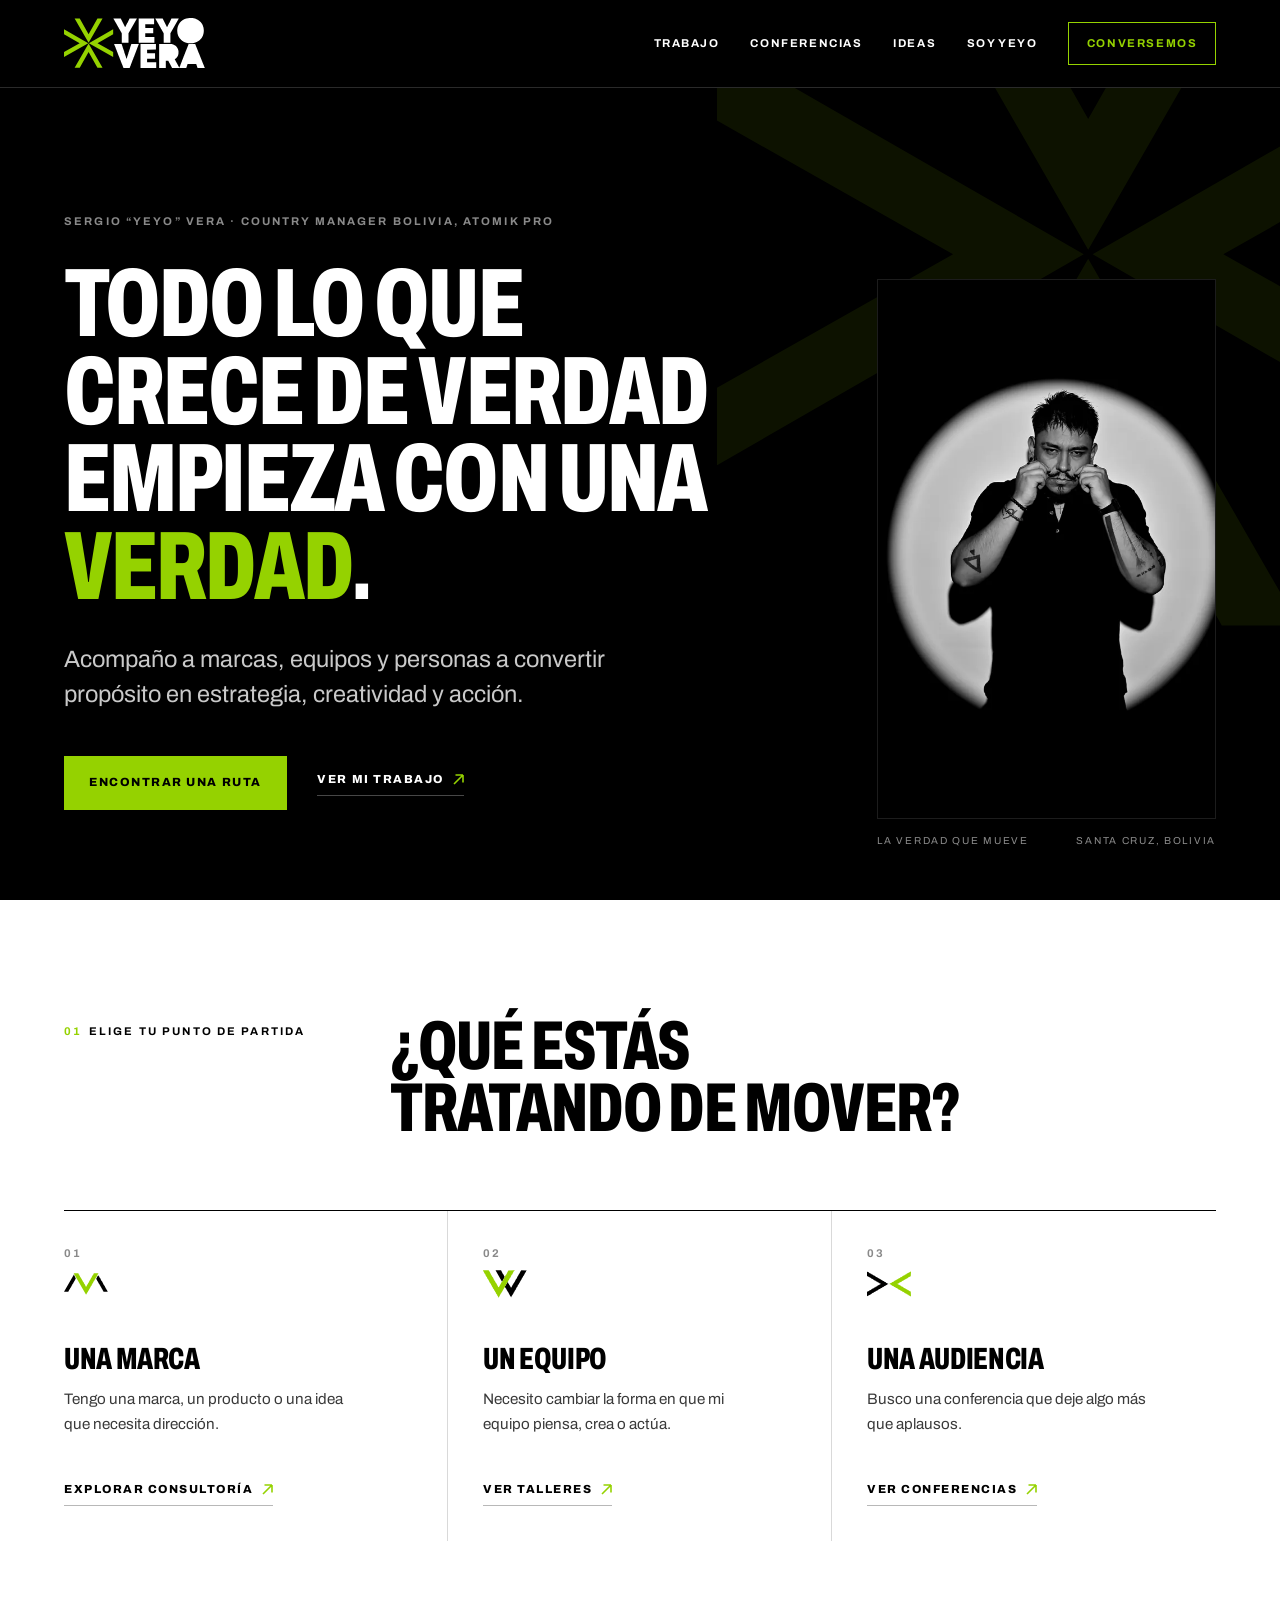
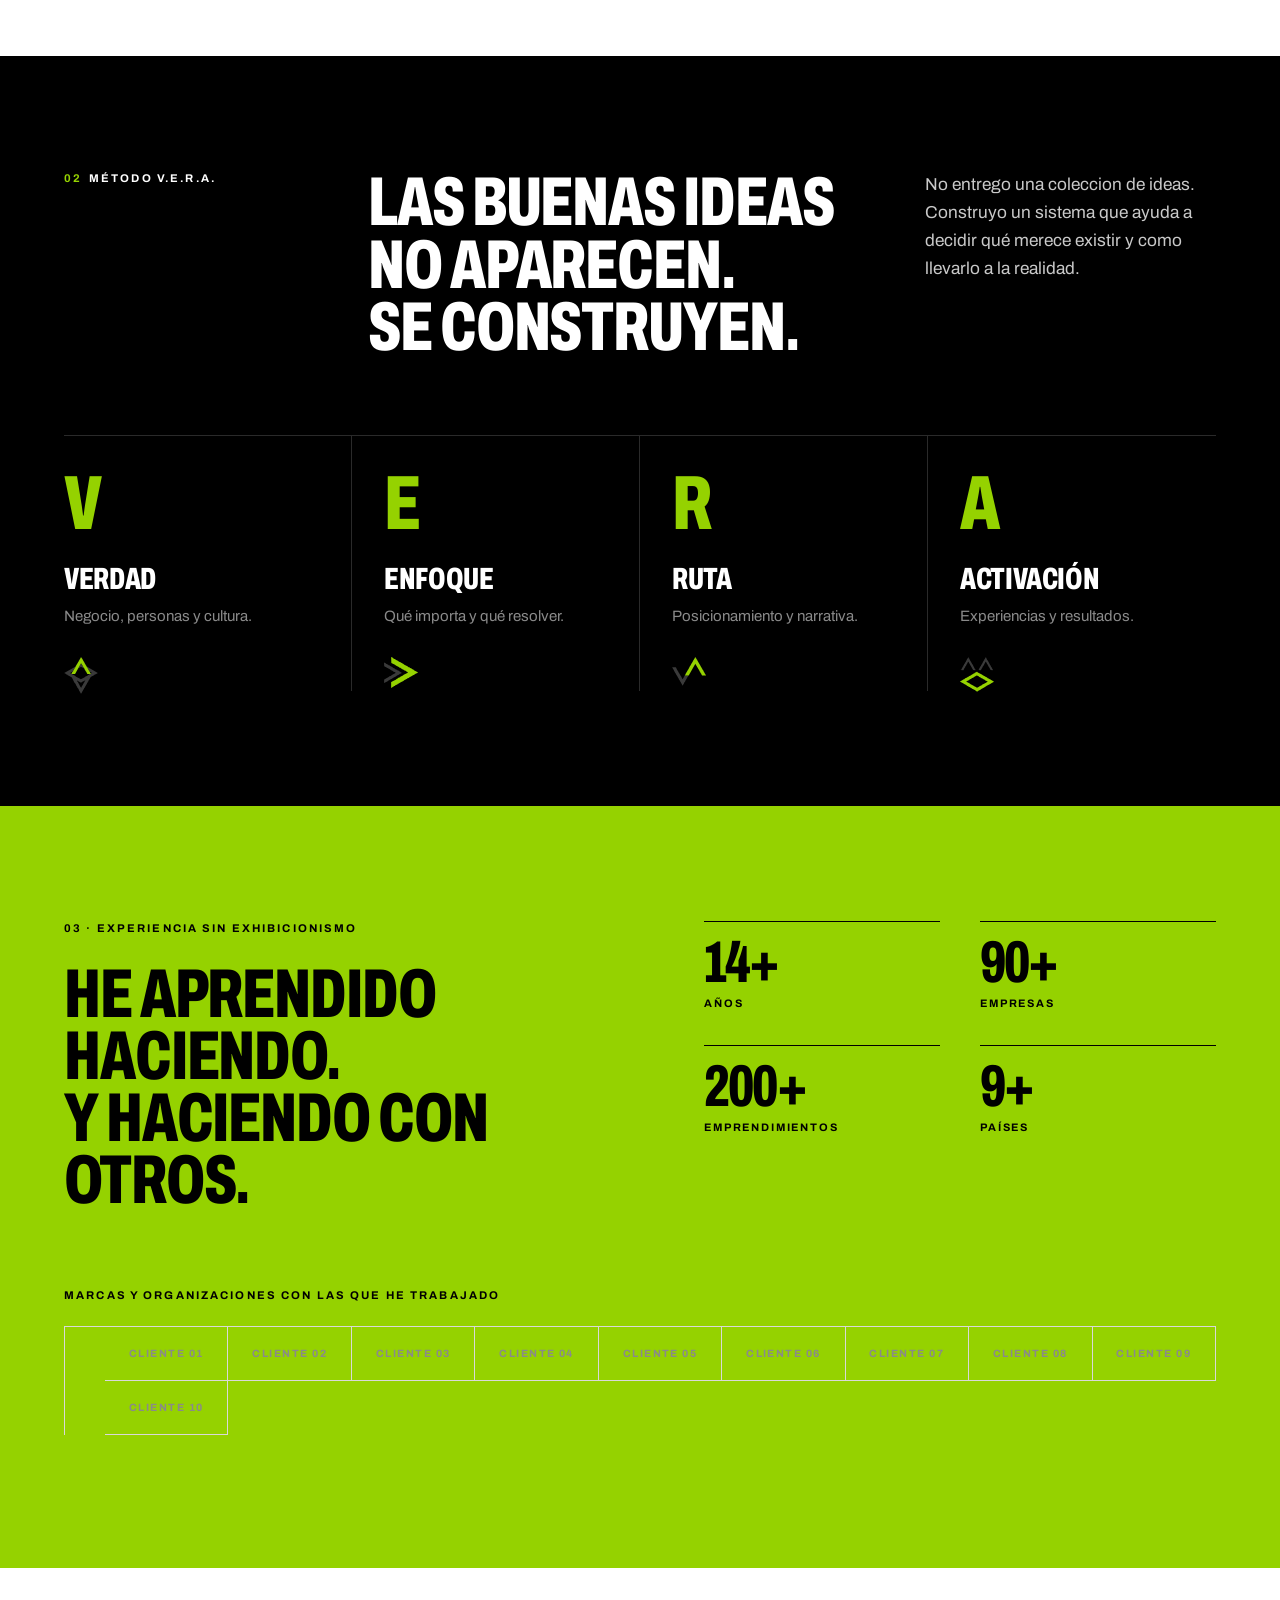
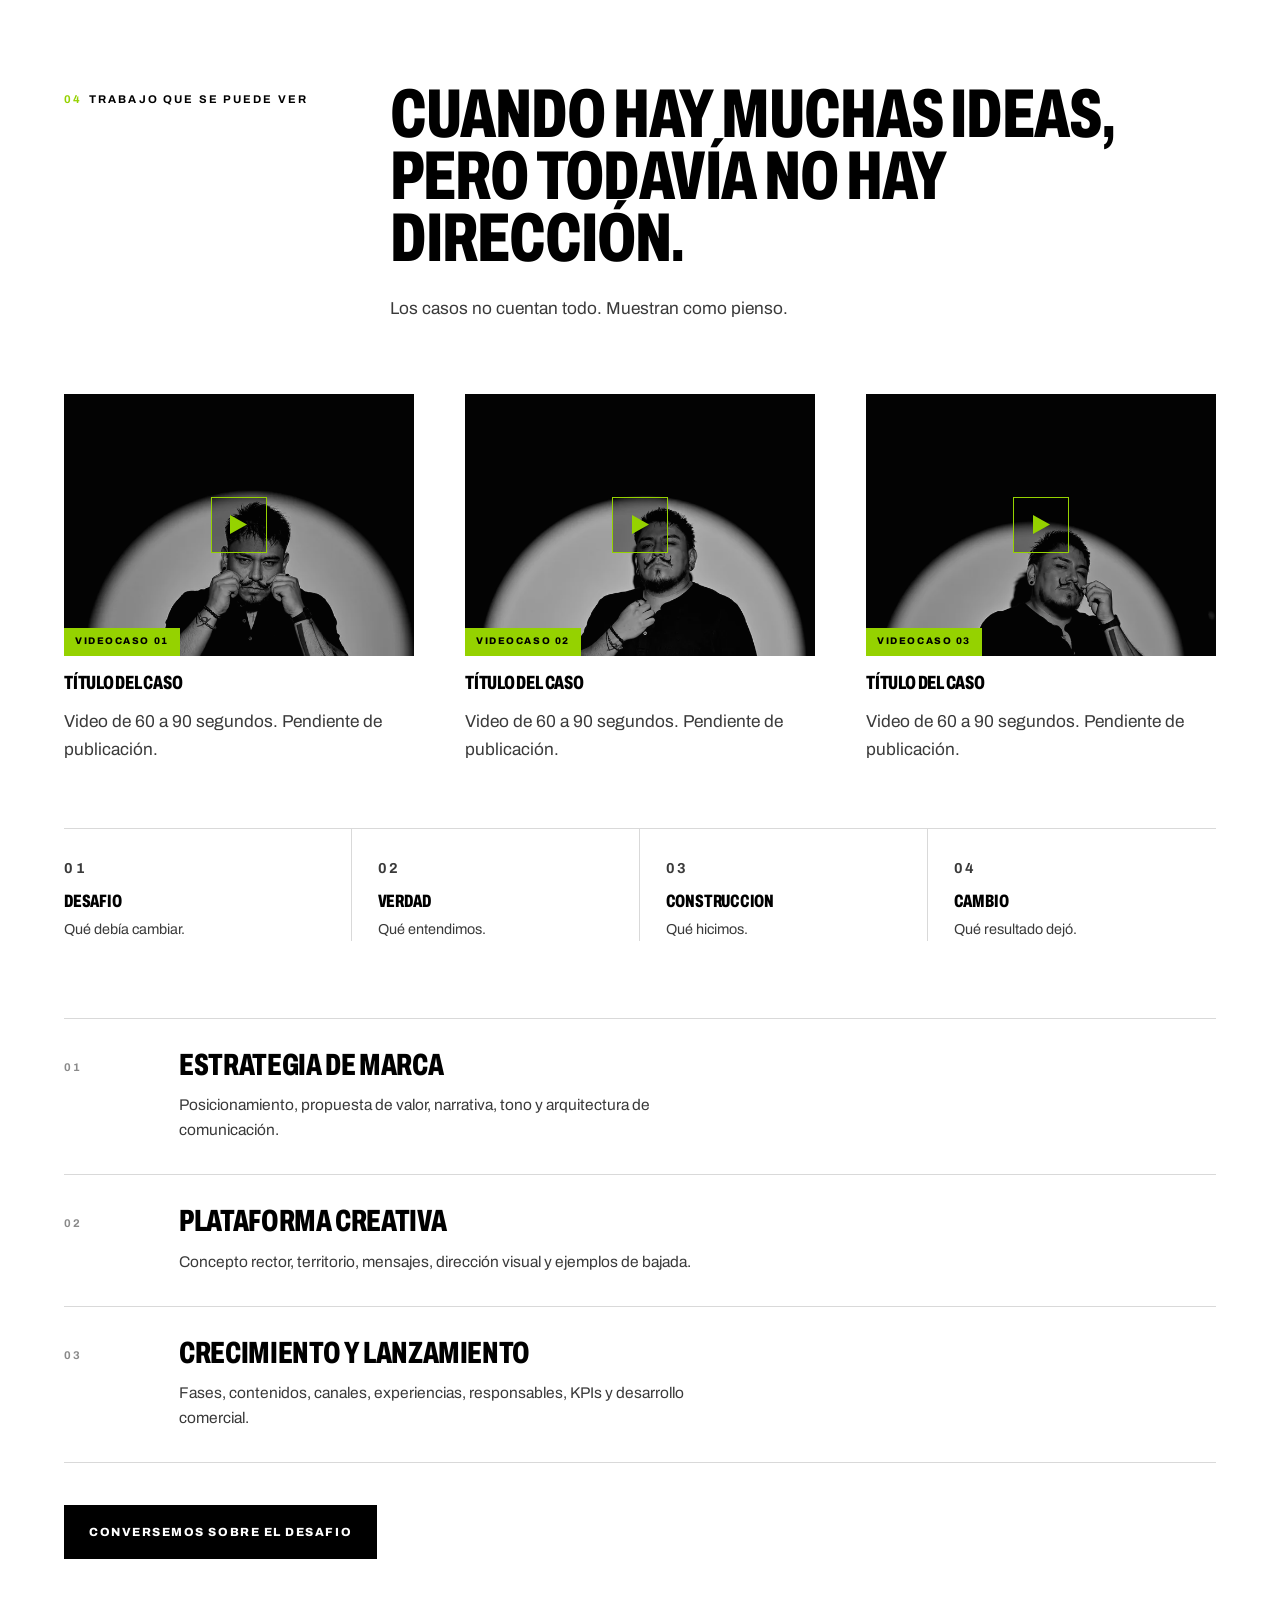
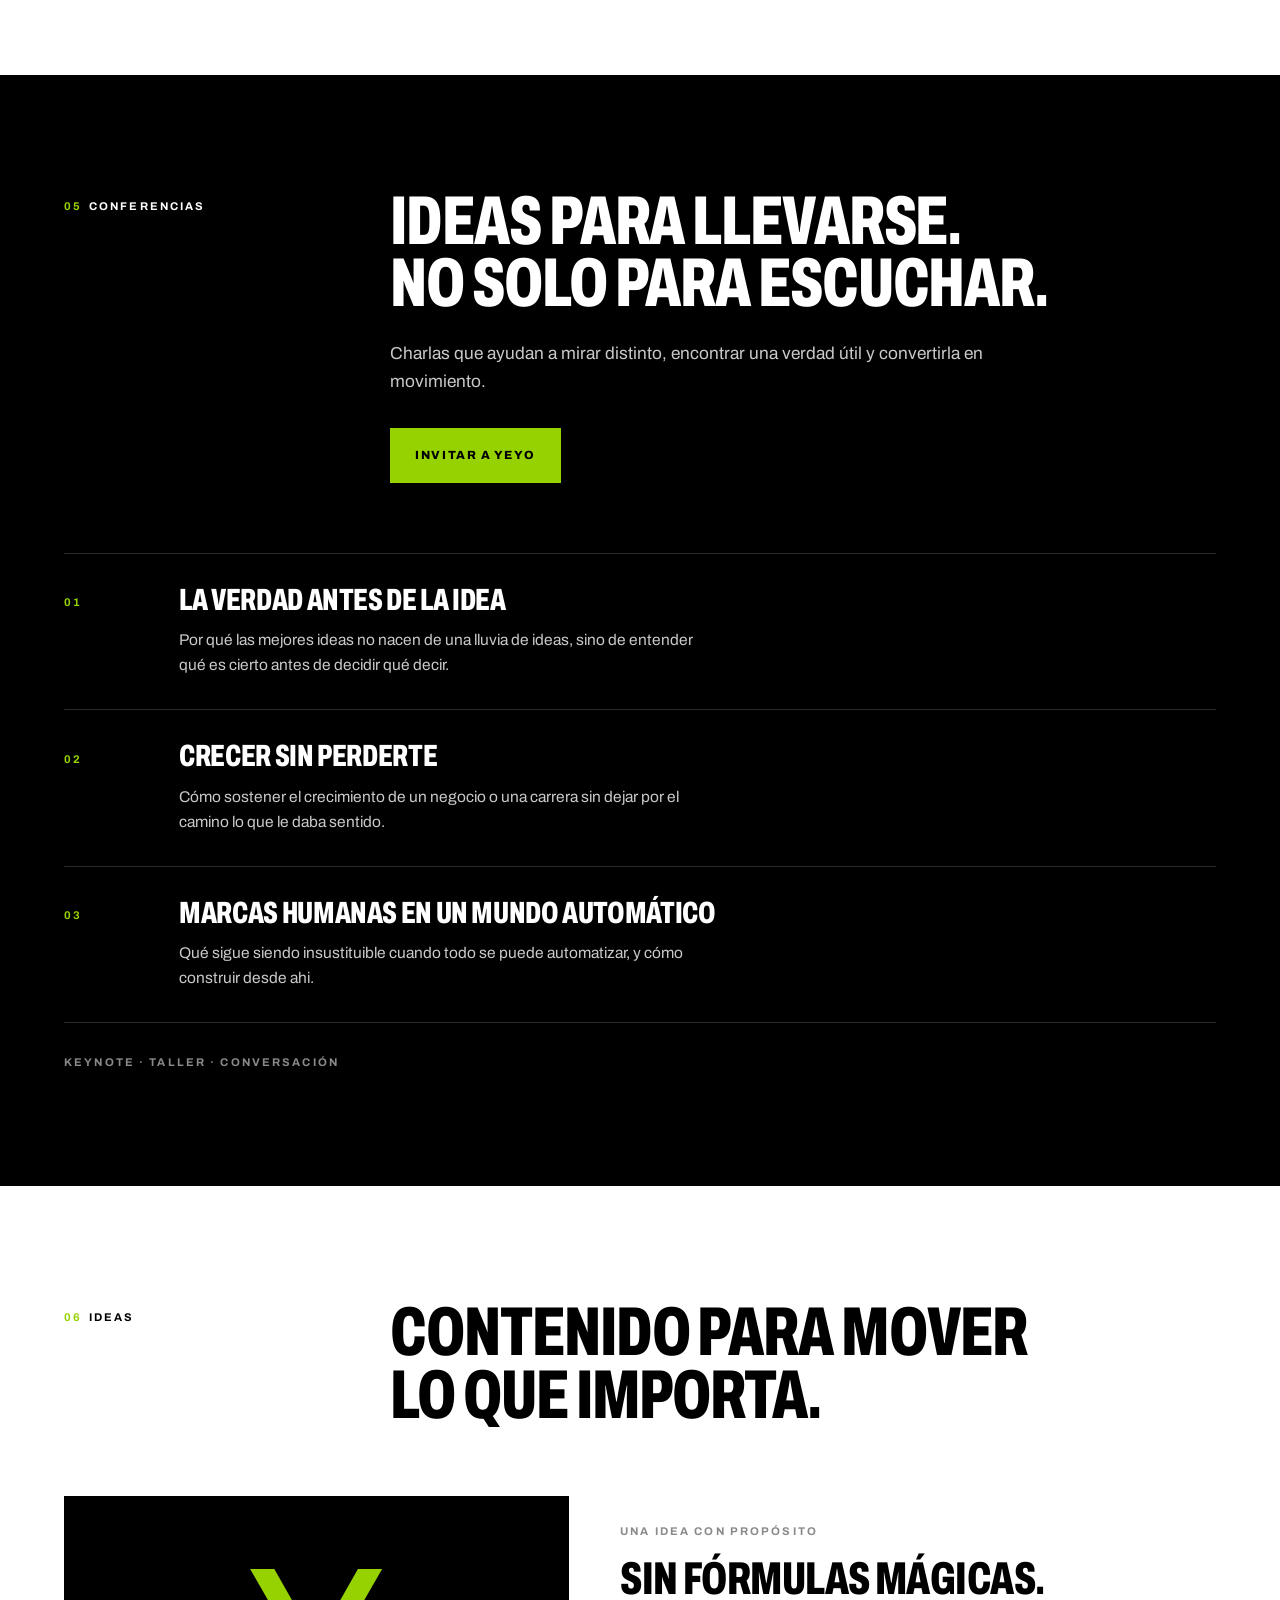
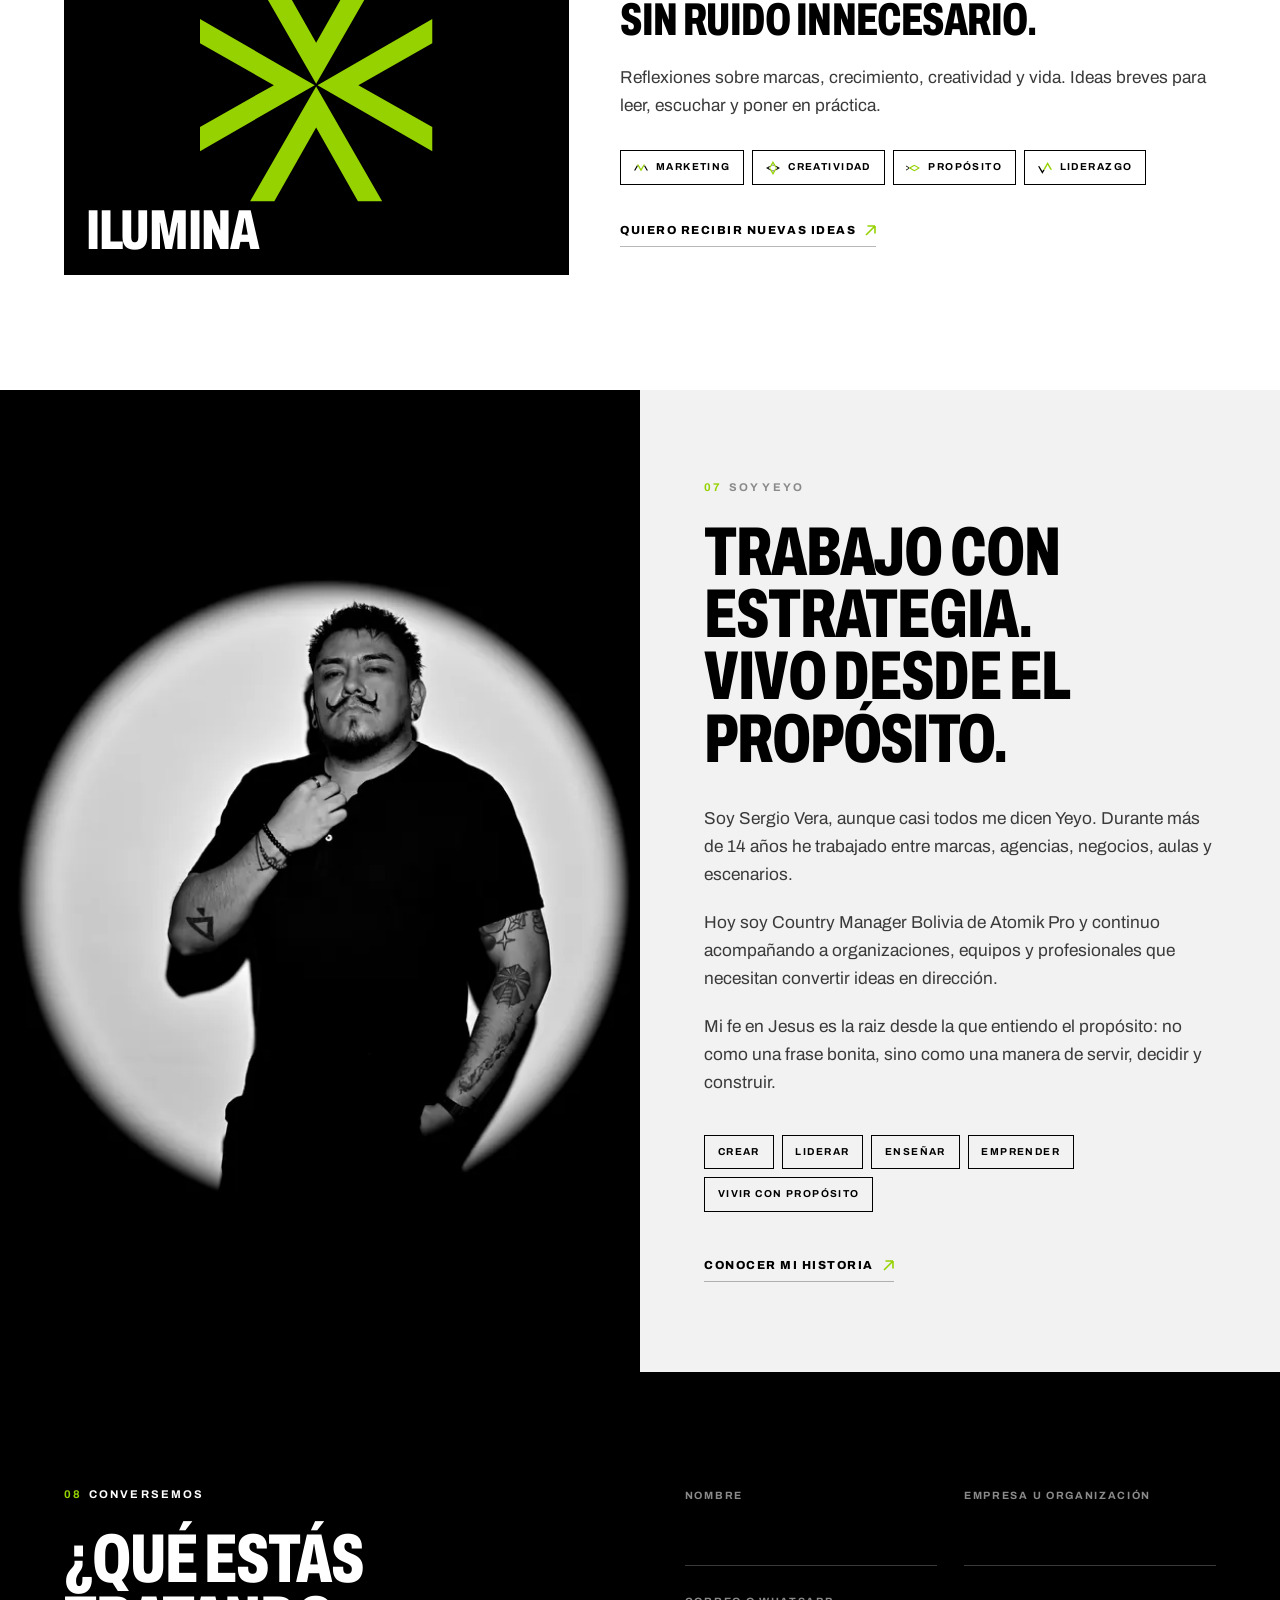
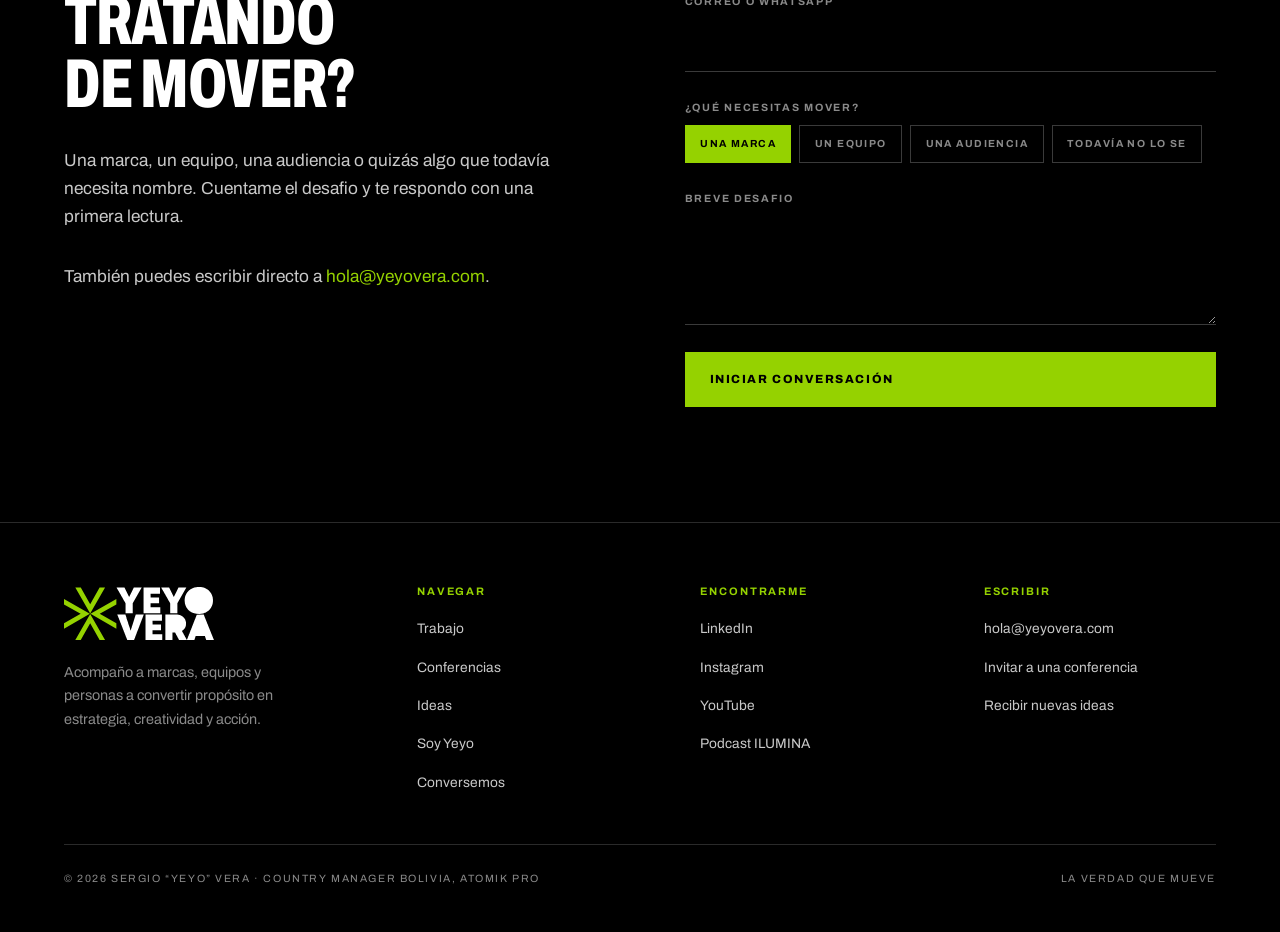
==== index.html @ be5be324 "Sitio web de Yeyo Vera Sitio estático de 5 páginas más 404, sin frameworks ni dependencias. Primera " ====
<!doctype html>
<html lang="es">
<head>
<meta charset="utf-8">
<meta name="viewport" content="width=device-width, initial-scale=1">
<title>Yeyo Vera — La verdad que mueve</title>
<meta name="description" content="Sergio Yeyo Vera acompana a marcas, equipos y personas a convertir propósito en estrategia, creatividad y acción. Consultoría, conferencias e ideas.">
<link rel="canonical" href="https://yeyovera.com/index.html">
<meta name="theme-color" content="#000000">
<meta property="og:type" content="website">
<meta property="og:locale" content="es_BO">
<meta property="og:site_name" content="Yeyo Vera">
<meta property="og:title" content="Yeyo Vera — La verdad que mueve">
<meta property="og:description" content="Sergio Yeyo Vera acompana a marcas, equipos y personas a convertir propósito en estrategia, creatividad y acción. Consultoría, conferencias e ideas.">
<meta property="og:url" content="https://yeyovera.com/index.html">
<meta property="og:image" content="https://yeyovera.com/assets/img/foto/retrato-frontal.jpg">
<meta name="twitter:card" content="summary_large_image">
<link rel="icon" href="assets/img/favicon.svg" type="image/svg+xml">
<link rel="preconnect" href="https://fonts.googleapis.com">
<link rel="preconnect" href="https://fonts.gstatic.com" crossorigin>
<link rel="stylesheet" href="https://fonts.googleapis.com/css2?family=Archivo:wdth,wght@62..125,100..900&display=swap">
<link rel="stylesheet" href="assets/css/style.css">
<script type="application/ld+json">{
 "@context":"https://schema.org",
 "@type":"Person",
 "name":"Sergio “Yeyo” Vera",
 "alternateName":"Yeyo Vera",
 "jobTitle":"Consultor creativo estratégico, speaker y educador",
 "description":"Acompaña a marcas, equipos y personas a convertir propósito en estrategia, creatividad y acción.",
 "url":"https://yeyovera.com",
 "image":"https://yeyovera.com/assets/img/foto/retrato-frontal.jpg",
 "email":"mailto:hola@yeyovera.com",
 "worksFor":{"@type":"Organization","name":"Atomik Pro"},
 "knowsAbout":["Estrategia de marca","Creatividad","Marketing","Liderazgo","Propósito"],
 "knowsLanguage":"es",
 "sameAs":["https://www.linkedin.com/","https://www.instagram.com/","https://www.youtube.com/"]
}</script>
</head>
<body>
<header class="cabecera">
  <a class="marca" href="index.html" aria-label="Yeyo Vera, ir al inicio"><svg xmlns="http://www.w3.org/2000/svg" viewBox="0 0 1925 684" role="img" aria-label="Yeyo Vera"><path fill="#95D200" d="M145 8L215 8L336 221.7L457 8L527 8L336 340ZM672 153L672 223L458.3 344L672 465L672 535L340 344ZM527 680L457 680L336 466.3L215 680L145 680L336 348ZM0 535L0 465L213.7 344L-0 223L-0 153L332 344Z"/><path fill="currentColor" d="M1714 0L1757 1L1791 8L1808 14L1810 16L1813 16L1827 23L1828 25L1843 33L1850 40L1852 40L1875 63L1875 65L1878 67L1878 69L1881 71L1881 73L1887 80L1897 99L1908 133L1912 167L1911 193L1907 217L1899 242L1888 264L1886 265L1880 276L1877 278L1877 280L1873 283L1873 285L1854 304L1852 304L1849 308L1847 308L1845 311L1843 311L1833 319L1814 329L1811 329L1807 332L1786 339L1761 344L1737 346L1700 344L1671 338L1651 331L1629 320L1628 318L1614 310L1605 301L1603 301L1585 282L1585 280L1581 277L1581 275L1573 265L1572 261L1570 260L1560 239L1552 212L1548 174L1549 153L1553 129L1558 112L1560 110L1561 104L1565 98L1568 89L1570 88L1572 82L1574 81L1580 70L1583 68L1583 66L1606 42L1608 42L1612 37L1617 35L1619 32L1650 15L1673 7L1696 2L1714 1ZM1720 84L1740 84L1756 87L1777 96L1785 103L1787 103L1798 114L1798 116L1805 124L1811 136L1817 159L1817 186L1814 201L1810 209L1810 212L1806 220L1800 227L1800 229L1796 232L1796 234L1784 245L1774 250L1773 252L1758 258L1745 261L1716 261L1694 255L1684 250L1676 243L1674 243L1662 231L1662 229L1655 221L1646 200L1643 185L1643 160L1647 142L1653 128L1655 127L1660 117L1676 101L1698 89L1713 85L1720 85ZM676 8L776 8L836 127L865 69L867 68L896 8L997 8L882 208L882 338L790 338L790 208L788 207L786 201L784 200L782 194L780 193L778 187L776 186L774 180L772 179L770 173L768 172L757 150L755 149L753 143L751 142L749 136L747 135L745 129L743 128L741 122L739 121L737 115L735 114L733 108L731 107L729 101L727 100L725 94L723 93L721 87L719 86L717 80L715 79L713 73L711 72L709 66L707 65L705 59L703 58L701 52L699 51L697 45L695 44L693 38L691 37L688 29L686 28L684 22L682 21L676 9ZM1021 8L1232 8L1232 86L1111 87L1112 136L1220 136L1220 210L1111 210L1111 259L1236 259L1236 338L1021 338L1021 9ZM1249 8L1349 8L1409 127L1438 69L1440 68L1469 8L1570 8L1455 208L1455 338L1363 338L1363 208L1361 207L1359 201L1357 200L1355 194L1353 193L1351 187L1349 186L1347 180L1345 179L1343 173L1341 172L1330 150L1328 149L1326 143L1324 142L1322 136L1320 135L1318 129L1316 128L1314 122L1312 121L1310 115L1308 114L1306 108L1304 107L1302 101L1300 100L1298 94L1296 93L1294 87L1292 86L1290 80L1288 79L1286 73L1284 72L1282 66L1280 65L1278 59L1276 58L1274 52L1272 51L1270 45L1268 44L1266 38L1264 37L1261 29L1259 28L1257 22L1255 21L1249 9ZM684 354L788 354L802 396L802 400L824 463L824 467L846 530L846 534L854 558L856 558L863 537L863 533L871 512L871 508L880 484L880 480L888 459L888 455L896 434L896 430L904 409L904 405L921 354L1024 354L1019 365L1019 368L1017 370L1016 376L1014 378L1014 381L1012 383L1011 389L1009 391L1008 397L1004 404L1003 410L999 417L995 431L991 438L990 444L986 451L985 457L981 464L977 478L973 485L972 491L968 498L964 512L960 519L959 525L955 532L954 538L950 545L946 559L942 566L941 572L937 579L928 606L924 613L923 619L919 626L910 653L906 660L898 684L813 684L806 664L804 662L804 659L802 657L801 651L793 634L792 628L784 611L783 605L775 588L774 582L768 570L767 564L759 547L758 541L750 524L749 518L741 501L740 495L732 478L731 472L723 455L722 449L716 437L715 431L707 414L706 408L698 391L697 385L689 368L688 362L684 355ZM1046 354L1257 354L1257 432L1136 433L1137 482L1245 482L1245 556L1136 556L1136 605L1261 605L1261 684L1046 684L1046 355ZM1301 354L1453 354L1470 356L1495 363L1499 366L1508 369L1509 371L1515 373L1524 381L1526 381L1542 397L1542 399L1545 401L1545 403L1549 407L1550 411L1552 412L1556 420L1564 445L1566 459L1565 490L1559 512L1548 533L1530 553L1528 553L1518 562L1514 563L1514 565L1519 575L1521 576L1525 586L1527 587L1531 597L1533 598L1537 608L1539 609L1543 619L1545 620L1549 630L1551 631L1555 641L1557 642L1561 652L1563 653L1567 663L1569 664L1573 674L1575 675L1576 679L1579 676L1580 670L1590 648L1591 642L1601 620L1602 614L1612 592L1613 586L1621 569L1622 563L1632 541L1633 535L1643 513L1644 507L1654 485L1655 479L1663 462L1664 456L1674 434L1675 428L1685 406L1686 400L1688 398L1688 395L1690 393L1690 390L1692 388L1692 385L1694 383L1694 380L1696 378L1697 372L1699 370L1704 355L1793 354L1799 367L1799 370L1801 372L1801 375L1803 377L1803 380L1805 382L1805 385L1807 387L1807 390L1809 392L1809 395L1811 397L1811 400L1813 402L1813 405L1815 407L1815 410L1817 412L1817 415L1819 417L1819 420L1821 422L1821 425L1823 427L1823 430L1825 432L1825 435L1827 437L1827 440L1829 442L1829 445L1831 447L1831 450L1833 452L1833 455L1835 457L1835 460L1838 464L1838 467L1848 489L1848 492L1850 494L1850 497L1852 499L1852 502L1854 504L1854 507L1856 509L1856 512L1858 514L1858 517L1860 519L1860 522L1862 524L1862 527L1864 529L1864 532L1866 534L1866 537L1868 539L1868 542L1870 544L1870 547L1872 549L1872 552L1874 554L1874 557L1876 559L1876 562L1878 564L1878 567L1880 569L1880 572L1882 574L1882 577L1884 579L1884 582L1886 584L1886 587L1888 589L1888 592L1890 594L1890 597L1892 599L1892 602L1894 604L1894 607L1896 609L1896 612L1898 614L1898 617L1900 619L1900 622L1902 624L1902 627L1904 629L1904 632L1907 636L1907 639L1909 641L1909 644L1911 646L1911 649L1913 651L1913 654L1915 656L1915 659L1925 681L1925 684L1826 684L1808 630L1690 630L1672 684L1478 684L1462 652L1460 651L1452 633L1450 632L1443 616L1441 615L1433 597L1431 596L1426 584L1392 583L1392 684L1301 684L1301 355ZM1392 435L1444 435L1451 437L1459 441L1467 449L1473 463L1473 478L1471 485L1468 491L1464 494L1464 496L1456 502L1451 503L1449 505L1438 507L1392 507L1392 436ZM1748 458L1750 458L1766 506L1768 508L1772 523L1774 525L1777 537L1779 539L1782 551L1785 556L1785 559L1713 559L1748 459Z"/></svg></a>
  <nav id="menu-principal" class="menu" aria-label="Navegación principal">
    <a href="trabajo.html">Trabajo</a><a href="conferencias.html">Conferencias</a><a href="ideas.html">Ideas</a><a href="soy-yeyo.html">Soy Yeyo</a><a class="menu__cta" href="index.html#conversemos">Conversemos</a>
  </nav>
  <button class="hamburguesa" type="button" aria-label="Abrir menú" aria-expanded="false" aria-controls="menu-principal">
    <span></span><span></span><span></span>
  </button>
</header>
<main id="contenido">

<section class="hero" id="inicio">
  <svg class="hero__marca" aria-hidden="true" xmlns="http://www.w3.org/2000/svg" viewBox="0 0 1000 1000" fill="currentColor"><path d="M215.8 0L320 0L500 318L680 0L784.2 0L500 494ZM1000 215.8L1000 320L682 500L1000 680L1000 784.2L506 500ZM784.2 1000L680 1000L500 682L320 1000L215.8 1000L500 506ZM0 784.2L0 680L318 500L-0 320L-0 215.8L494 500Z"/></svg>
  <div class="hero__copy">
    <p class="kicker kicker--tenue revelar">Sergio &ldquo;Yeyo&rdquo; Vera &middot; Country Manager Bolivia, Atomik Pro</p>
    <h1 class="revelar revelar--d1">Todo lo que crece de verdad<br>empieza con una <span class="verde">verdad</span>.</h1>
    <p class="lead revelar revelar--d2">Acompaño a marcas, equipos y personas a convertir propósito en estrategia, creatividad y acción.</p>
    <div class="hero__acciones revelar revelar--d3">
      <a class="btn btn--verde" href="#rutas"><span>Encontrar una ruta</span></a>
      <a class="enlace" href="trabajo.html"><span>Ver mi trabajo</span><svg class="flecha" width="11" height="11" viewBox="0 0 11 11" fill="none" aria-hidden="true"><path d="M1 10L10 1M10 1H2.5M10 1v7.5" stroke="currentColor" stroke-width="1.6"/></svg></a>
    </div>
  </div>
  <figure class="hero__figura revelar revelar--d2" style="margin:0">
    <img src="assets/img/foto/retrato-frontal-v-1000.webp" srcset="assets/img/foto/retrato-frontal-v-640.webp 640w, assets/img/foto/retrato-frontal-v-1000.webp 1000w, assets/img/foto/retrato-frontal-v-1500.webp 1500w" sizes="(max-width:900px) 86vw, 30vw" alt="Retrato de Sergio Yeyo Vera" width="1000" height="1500" decoding="async" loading="eager" fetchpriority="high" style="object-position:center 20%">
    <figcaption class="hero__pie"><span>La verdad que mueve</span><span>Santa Cruz, Bolivia</span></figcaption>
  </figure>
</section>

<section class="seccion envoltura" id="rutas">
  <div class="encabezado revelar">
  <p class="kicker"><span class="n">01</span>Elige tu punto de partida</p>
  <div><h2>&iquest;Qué estás tratando de mover?</h2></div>
</div>
  <div class="rutas"><article class="ruta revelar revelar--d0">
      <p class="kicker kicker--tenue">01</p>
      <div class="ruta__icono"><svg aria-hidden="true" xmlns="http://www.w3.org/2000/svg" viewBox="0 0 100 48.58"><path fill="currentColor" fill-rule="evenodd" d="M22.27 2.83L23.08 3.24L23.08 4.45L24.7 6.88L24.7 8.1L25.91 9.72L26.72 12.55L25.1 14.57L24.29 17L23.48 17.41L22.67 19.84L21.86 20.24L21.05 22.67L19.03 25.1L18.22 27.53L17.41 27.94L16.6 30.36L15.79 30.77L14.98 33.2L14.17 33.6L13.36 36.03L12.55 36.44L9.72 42.11L0 41.7L22.27 3.24ZM77.73 4.45L80.57 8.1L81.38 10.53L82.19 10.93L84.62 16.19L86.64 18.62L91.09 27.53L91.9 27.94L95.14 34.41L95.95 34.82L96.76 37.25L97.57 37.65L98.79 40.89L99.6 41.3L99.19 42.11L90.28 42.11L89.47 41.3L88.66 38.87L87.85 38.46L87.04 36.03L85.02 33.6L84.21 31.17L83.4 30.77L82.59 28.34L81.78 27.94L80.97 25.51L80.16 25.1L79.76 23.48L78.95 23.08L78.14 20.65L77.33 20.24L76.52 17.81L75.71 17.41L74.9 14.98L73.28 12.96L74.09 10.12L74.9 9.72L75.71 7.29L77.73 4.86Z"/><path fill="#95D200" fill-rule="evenodd" d="M22.27 0L32.39 0L33.2 0.81L33.6 2.43L34.41 2.83L35.22 5.26L36.03 5.67L36.84 8.1L38.87 10.53L39.68 12.96L40.49 13.36L41.3 15.79L42.11 16.19L42.91 18.62L44.94 21.05L45.75 23.48L46.56 23.89L49.8 30.36L50.61 30.36L50.61 29.55L51.42 29.15L52.23 26.72L54.25 24.29L55.06 21.86L55.87 21.46L58.3 16.19L60.32 13.77L61.13 11.34L61.94 10.93L64.37 5.67L66.4 3.24L67.21 0.81L68.02 0L78.14 0L78.14 1.21L77.33 1.21L74.9 6.48L72.87 8.91L72.06 11.34L71.26 11.74L70.45 14.17L69.64 14.57L68.83 17L66.8 19.43L65.99 21.86L65.18 22.27L64.37 24.7L63.56 25.1L62.75 27.53L60.73 29.96L59.92 32.39L59.11 32.79L58.3 35.22L57.49 35.63L57.09 37.25L56.28 37.65L55.47 40.08L54.66 40.49L53.85 42.91L53.04 43.32L52.23 45.75L51.42 46.15L50.2 48.58L22.27 0.4Z"/></svg></div>
      <h3>Una marca</h3>
      <p class="texto">Tengo una marca, un producto o una idea que necesita dirección.</p>
      <a class="enlace" href="trabajo.html"><span>Explorar consultoría</span><svg class="flecha" width="11" height="11" viewBox="0 0 11 11" fill="none" aria-hidden="true"><path d="M1 10L10 1M10 1H2.5M10 1v7.5" stroke="currentColor" stroke-width="1.6"/></svg></a>
    </article><article class="ruta revelar revelar--d1">
      <p class="kicker kicker--tenue">02</p>
      <div class="ruta__icono"><svg aria-hidden="true" xmlns="http://www.w3.org/2000/svg" viewBox="0 0 100 62.26"><path fill="currentColor" fill-rule="evenodd" d="M28.77 0L41.04 0L45.28 8.49L46.23 8.96L48.58 14.15L49.53 14.62L44.34 24.53L42.92 25.47L28.77 0.47ZM86.79 0L100 0.47L98.11 1.42L97.17 4.25L96.23 4.72L92.45 12.26L91.51 12.74L90.09 16.51L89.15 16.98L88.68 18.87L87.74 19.34L87.26 21.23L84.91 24.06L84.91 25.47L83.96 25.94L83.02 28.77L82.08 29.25L81.6 31.13L79.25 33.96L77.83 37.74L76.89 38.21L75.94 41.04L75 41.51L74.53 43.4L72.17 46.23L70.75 50L69.81 50.47L68.87 53.3L67.92 53.77L67.45 55.66L65.09 58.49L64.15 61.32L63.21 60.85L62.74 58.96L61.79 58.49L57.08 49.06L56.13 48.58L55.66 46.7L54.72 46.23L53.77 43.4L52.83 42.92L52.36 41.04L51.42 40.57L50 37.74L50 36.32L50.94 35.85L51.89 33.02L54.25 30.19L55.19 27.36L56.6 26.89L58.02 30.66L58.96 31.13L59.43 33.02L61.79 35.85L62.74 38.68L64.62 39.15L67.45 33.02L68.4 32.55L68.87 30.66L71.23 27.83L71.23 26.42L72.17 25.94L74.53 20.75L76.89 17.92L78.3 14.15L79.25 13.68L79.72 11.79L80.66 11.32L81.6 8.49L82.55 8.02L85.38 1.89L86.79 0.47Z"/><path fill="#95D200" fill-rule="evenodd" d="M0 0L13.21 0L13.68 1.89L14.62 2.36L19.34 11.79L20.28 12.26L20.75 14.15L23.11 16.98L24.53 20.75L25.47 21.23L26.42 24.06L27.36 24.53L27.83 26.42L30.19 29.25L34.91 38.68L36.32 38.21L42.45 26.42L44.81 24.06L45.75 21.23L46.7 20.75L47.64 17.92L49.53 15.57L49.53 14.15L50.47 13.68L50.94 11.79L53.3 8.96L57.55 0.47L71.7 0L71.7 1.42L70.28 1.42L66.04 9.91L65.09 10.38L62.74 15.57L60.38 18.4L58.96 22.17L58.02 22.64L57.08 25.47L54.72 27.83L53.3 31.6L52.36 32.08L51.89 33.96L50 36.32L50 37.74L47.64 40.57L46.7 43.4L45.75 43.87L44.34 47.64L43.4 48.11L42.92 50L41.98 50.47L41.51 52.36L40.57 52.83L35.85 61.79L34.91 61.79L33.96 58.96L33.02 58.49L32.08 55.66L29.72 52.83L28.77 50L27.83 49.53L26.89 46.7L25.94 46.23L25 43.4L22.64 40.57L21.7 37.74L20.75 37.26L19.81 34.43L18.87 33.96L17.92 31.13L15.57 28.3L12.26 21.23L9.91 18.4L8.96 15.57L6.6 12.74L5.19 8.96L4.25 8.49L0 0.47Z"/></svg></div>
      <h3>Un equipo</h3>
      <p class="texto">Necesito cambiar la forma en que mi equipo piensa, crea o actúa.</p>
      <a class="enlace" href="trabajo.html#talleres"><span>Ver talleres</span><svg class="flecha" width="11" height="11" viewBox="0 0 11 11" fill="none" aria-hidden="true"><path d="M1 10L10 1M10 1H2.5M10 1v7.5" stroke="currentColor" stroke-width="1.6"/></svg></a>
    </article><article class="ruta revelar revelar--d2">
      <p class="kicker kicker--tenue">03</p>
      <div class="ruta__icono"><svg aria-hidden="true" xmlns="http://www.w3.org/2000/svg" viewBox="0 0 100 56.74"><path fill="currentColor" fill-rule="evenodd" d="M0 0.56L2.81 1.12L6.18 3.93L9.55 5.06L10.11 6.18L13.48 7.3L14.04 8.43L17.42 9.55L20.79 12.36L24.16 13.48L24.72 14.61L28.09 15.73L28.65 16.85L32.02 17.98L32.58 19.1L34.83 19.66L35.39 20.79L38.76 21.91L39.33 23.03L42.7 24.16L43.26 25.28L48.88 28.09L45.51 29.78L44.94 30.9L42.7 31.46L42.13 32.58L38.76 33.71L38.2 34.83L34.83 35.96L34.27 37.08L30.9 38.2L30.34 39.33L26.97 40.45L23.6 43.26L20.22 44.38L19.66 45.51L16.29 46.63L15.73 47.75L12.36 48.88L8.99 51.69L0 56.18L0 46.63L1.12 45.51L4.49 44.38L5.06 43.26L8.43 42.13L11.8 39.33L15.17 38.2L15.73 37.08L19.1 35.96L19.66 34.83L23.03 33.71L23.6 32.58L31.46 28.65L31.46 27.53L28.09 26.4L27.53 25.28L24.16 24.16L23.6 23.03L20.22 21.91L19.66 20.79L16.29 19.66L12.92 16.85L9.55 15.73L8.99 14.61L0 10.11L0 1.12Z"/><path fill="#95D200" fill-rule="evenodd" d="M98.88 0L100 0L99.44 10.67L94.38 12.92L91.01 15.73L87.64 16.85L87.08 17.98L83.71 19.1L83.15 20.22L79.78 21.35L79.21 22.47L73.03 25.28L72.47 26.4L69.1 27.53L69.1 28.65L76.97 32.58L77.53 33.71L80.9 34.83L84.27 37.64L87.64 38.76L88.2 39.89L91.57 41.01L92.13 42.13L95.51 43.26L96.07 44.38L99.44 45.51L100 56.74L94.38 53.93L93.82 52.81L90.45 51.69L89.89 50.56L86.52 49.44L83.15 46.63L79.78 45.51L79.21 44.38L75.84 43.26L75.28 42.13L71.91 41.01L68.54 38.2L65.17 37.08L64.61 35.96L61.24 34.83L60.67 33.71L57.3 32.58L53.93 29.78L50.56 28.65L52.81 26.4L56.18 25.28L56.74 24.16L60.11 23.03L63.48 20.22L66.85 19.1L67.42 17.98L70.79 16.85L71.35 15.73L74.72 14.61L75.28 13.48L78.65 12.36L82.02 9.55L85.39 8.43L85.96 7.3L89.33 6.18L89.89 5.06L98.88 0.56Z"/></svg></div>
      <h3>Una audiencia</h3>
      <p class="texto">Busco una conferencia que deje algo más que aplausos.</p>
      <a class="enlace" href="conferencias.html"><span>Ver conferencias</span><svg class="flecha" width="11" height="11" viewBox="0 0 11 11" fill="none" aria-hidden="true"><path d="M1 10L10 1M10 1H2.5M10 1v7.5" stroke="currentColor" stroke-width="1.6"/></svg></a>
    </article></div>
</section>

<section class="seccion envoltura oscuro" id="metodo">
  <div class="metodo__intro">
    <p class="kicker revelar"><span class="n">02</span>Método V.E.R.A.</p>
    <div class="revelar revelar--d1">
      <h2>Las buenas ideas no aparecen.<br>Se construyen.</h2>
    </div>
    <p class="texto texto--claro revelar revelar--d2">No entrego una coleccion de ideas. Construyo un sistema que ayuda a decidir qué merece existir y como llevarlo a la realidad.</p>
  </div>
  <div class="pasos"><article class="paso revelar revelar--d0">
      <span class="paso__letra">V</span>
      <h3>Verdad</h3>
      <p class="texto">Negocio, personas y cultura.</p>
      <div class="paso__icono"><svg aria-hidden="true" xmlns="http://www.w3.org/2000/svg" viewBox="0 0 92.11 100"><path fill="currentColor" fill-rule="evenodd" d="M45.79 17.37L47.37 17.89L47.89 20L48.95 20.53L50 23.68L51.05 24.21L52.11 27.37L54.21 30L53.16 30.53L45.79 26.32L45.26 27.37L38.95 30.53L40 27.37L41.05 26.84L42.11 23.68L43.16 23.16L45.79 17.89ZM30.53 25.79L31.58 26.32L30.53 26.84L29.47 30L28.42 30.53L24.21 38.95L16.84 43.16L16.84 44.21L31.05 51.58L31.58 52.63L44.74 59.47L45.26 60.53L53.68 56.32L54.21 55.26L57.37 54.21L57.89 53.16L63.68 50.53L64.21 49.47L67.37 48.42L67.89 47.37L70 46.32L73.16 46.32L72.63 44.74L75.26 43.68L75.26 42.63L68.95 39.47L64.74 31.05L62.11 27.89L61.58 25.79L91.58 43.16L88.95 45.26L85.79 46.32L85.26 47.37L82.11 48.42L81.58 49.47L78.42 50.53L77.89 51.58L75.79 52.11L75.26 53.16L73.16 53.68L71.58 55.26L67.89 62.63L66.84 63.16L65.79 66.32L64.74 66.84L63.68 70L62.63 70.53L61.58 73.68L60.53 74.21L57.89 80L56.84 80.53L55.79 83.68L54.74 84.21L53.68 87.37L52.63 87.89L50 93.68L48.95 94.21L47.89 97.37L45.79 99.47L45.26 97.37L44.21 96.84L43.16 93.68L42.11 93.16L38.95 86.32L36.32 83.16L35.26 80L34.21 79.47L31.05 72.63L28.42 69.47L21.58 56.32L19.47 54.21L16.32 53.16L15.79 52.11L12.63 51.05L12.11 50L10 49.47L9.47 48.42L6.32 47.37L5.79 46.32L0.53 43.68L30.53 26.32ZM56.84 63.16L57.89 63.68L55.79 66.32L55.26 68.42L54.21 68.95L53.16 72.11L52.11 72.63L51.05 75.79L50 76.32L48.95 79.47L47.89 80L46.84 83.16L45.79 83.16L45.79 82.11L44.74 81.58L37.89 68.42L34.74 64.21L35.79 63.68L37.37 65.26L40.53 66.32L41.05 67.37L46.32 70L48.42 67.89L56.84 63.68Z"/><path fill="#95D200" fill-rule="evenodd" d="M46.32 0L47.89 3.16L48.95 3.68L49.47 5.79L50.53 6.32L51.58 9.47L52.63 10L53.68 13.16L54.74 13.68L55.79 16.84L56.84 17.37L57.37 19.47L58.42 20L59.47 23.16L60.53 23.68L62.11 27.89L63.16 28.42L68.42 38.95L69.47 39.47L71.58 44.21L72.63 44.74L72.63 46.32L63.16 46.32L59.47 38.95L58.42 38.42L57.37 35.26L56.32 34.74L54.74 30.53L53.68 30L52.63 26.84L51.58 26.32L50.53 23.16L49.47 22.63L48.42 19.47L46.84 17.37L45.79 17.37L30 45.79L20 46.32L22.63 40.53L24.74 38.42L25.79 35.26L26.84 34.74L27.89 31.58L31.05 27.37L32.63 23.16L33.68 22.63L34.74 19.47L35.79 18.95L36.84 15.79L37.89 15.26L38.42 13.16L39.47 12.63L40.53 9.47L41.58 8.95L42.63 5.79L43.68 5.26L44.74 2.11L46.32 0.53Z"/></svg></div>
    </article><article class="paso revelar revelar--d1">
      <span class="paso__letra">E</span>
      <h3>Enfoque</h3>
      <p class="texto">Qué importa y qué resolver.</p>
      <div class="paso__icono"><svg aria-hidden="true" xmlns="http://www.w3.org/2000/svg" viewBox="0 0 100 91.02"><path fill="currentColor" fill-rule="evenodd" d="M0 16.17L5.99 19.16L6.59 20.36L8.38 20.36L8.98 21.56L12.57 22.75L13.17 23.95L15.57 24.55L19.16 27.54L23.95 29.34L27.54 32.34L31.14 33.53L34.73 36.53L38.32 37.72L38.92 38.92L43.71 40.72L44.31 41.92L46.71 42.51L50.3 45.51L52.69 46.11L50.3 48.5L45.51 50.3L44.91 51.5L38.32 54.49L34.73 57.49L29.94 59.28L29.34 60.48L26.95 61.08L23.35 64.07L19.76 65.27L19.16 66.47L17.37 66.47L16.77 67.66L14.37 68.26L10.78 71.26L0 76.65L0.6 65.87L7.19 62.87L7.78 61.68L9.58 61.68L10.18 60.48L12.57 59.88L16.17 56.89L19.76 55.69L23.35 52.69L34.13 47.31L32.93 44.91L28.14 43.11L24.55 40.12L20.96 38.92L17.37 35.93L12.57 34.13L11.98 32.93L8.38 31.74L7.78 30.54L0.6 26.95L0 16.77Z"/><path fill="#95D200" fill-rule="evenodd" d="M20.96 0L22.75 0L22.75 1.2L25.15 1.8L28.74 4.79L33.53 6.59L34.13 7.78L40.72 10.78L44.31 13.77L49.1 15.57L49.7 16.77L53.29 17.96L53.89 19.16L56.29 19.76L59.88 22.75L68.86 26.95L72.46 29.94L76.05 31.14L76.65 32.34L81.44 34.13L82.04 35.33L84.43 35.93L85.03 37.13L87.43 37.72L88.02 38.92L99.4 44.91L99.4 46.11L91.62 49.7L88.02 52.69L84.43 53.89L83.83 55.09L80.24 56.29L79.64 57.49L76.05 58.68L72.46 61.68L68.86 62.87L68.26 64.07L64.67 65.27L64.07 66.47L60.48 67.66L56.89 70.66L47.9 74.85L47.31 76.05L44.91 76.65L44.31 77.84L40.72 79.04L40.12 80.24L32.34 83.83L31.74 85.03L29.34 85.63L28.74 86.83L26.35 87.43L25.75 88.62L20.96 91.02L20.96 73.65L23.35 73.05L23.95 71.86L35.93 65.87L36.53 64.67L38.92 64.07L42.51 61.08L47.31 59.28L47.9 58.08L51.5 56.89L52.1 55.69L54.49 55.09L58.08 52.1L70.06 46.11L69.46 44.31L67.07 43.71L63.47 40.72L58.68 38.92L58.08 37.72L54.49 36.53L53.89 35.33L51.5 34.73L47.9 31.74L44.31 30.54L43.71 29.34L38.92 27.54L38.32 26.35L35.93 25.75L32.34 22.75L21.56 17.37L20.96 0.6Z"/></svg></div>
    </article><article class="paso revelar revelar--d2">
      <span class="paso__letra">R</span>
      <h3>Ruta</h3>
      <p class="texto">Posicionamiento y narrativa.</p>
      <div class="paso__icono"><svg aria-hidden="true" xmlns="http://www.w3.org/2000/svg" viewBox="0 0 100 84.78"><path fill="currentColor" fill-rule="evenodd" d="M0.87 30.43L10.87 30.43L12.17 31.74L15.22 38.26L16.09 38.7L16.96 41.3L17.83 41.74L20 46.52L22.17 49.13L23.04 51.74L23.91 52.17L24.78 54.78L26.96 57.39L30.87 65.22L32.17 64.35L32.61 62.61L33.48 62.17L33.91 60.43L34.78 60L35.65 57.39L36.52 56.96L37.83 54.35L48.26 54.35L46.09 59.13L45.22 59.57L43.04 64.35L42.17 64.78L41.3 67.39L40.43 67.83L38.26 72.61L36.09 75.22L34.35 79.57L33.48 80L31.74 83.91L30.87 83.91L27.39 76.96L26.52 76.52L25.65 73.91L23.48 71.3L22.61 68.7L20.43 66.09L18.7 61.74L17.83 61.3L15.65 56.52L14.78 56.09L13.91 53.48L13.04 53.04L10.87 48.26L8.7 45.65L3.91 36.09L3.04 35.65L2.17 33.04L1.3 32.61L0.87 30.87Z"/><path fill="#95D200" fill-rule="evenodd" d="M68.7 0L70.43 3.48L71.3 3.91L71.74 5.65L72.61 6.09L73.04 7.83L73.91 8.26L74.78 10.87L75.65 11.3L76.52 13.91L77.39 14.35L78.26 16.96L79.13 17.39L80 20L80.87 20.43L81.74 23.04L82.61 23.48L83.48 26.09L84.35 26.52L85.22 29.13L87.39 31.74L88.26 34.35L89.13 34.78L90 37.39L92.17 40L93.04 42.61L93.91 43.04L96.96 49.57L100 53.48L100 54.35L88.26 54.35L87.83 52.61L86.96 52.17L86.09 49.57L83.91 46.96L82.61 43.48L81.74 43.04L80.87 40.43L80 40L79.13 37.39L78.26 36.96L77.83 35.22L76.96 34.78L76.09 32.17L75.22 31.74L74.78 30L73.91 29.57L73.04 26.96L72.17 26.52L71.3 23.91L70.43 23.48L68.7 20L49.13 54.35L37.83 54.35L37.83 53.04L38.7 52.61L41.3 46.96L43.48 44.35L44.35 41.74L45.22 41.3L46.09 38.7L48.26 36.09L53.04 26.52L53.91 26.09L57.83 18.26L58.7 17.83L60.87 13.04L61.74 12.61L63.04 9.13L63.91 8.7L64.78 6.09L65.65 5.65L67.83 0.87L68.7 0.43Z"/></svg></div>
    </article><article class="paso revelar revelar--d3">
      <span class="paso__letra">A</span>
      <h3>Activación</h3>
      <p class="texto">Experiencias y resultados.</p>
      <div class="paso__icono"><svg aria-hidden="true" xmlns="http://www.w3.org/2000/svg" viewBox="0 0 98.13 100"><path fill="currentColor" fill-rule="evenodd" d="M23.36 0.93L24.77 1.4L25.7 4.21L26.64 4.67L27.57 7.48L28.5 7.94L29.44 10.75L30.37 11.21L31.31 14.02L32.24 14.49L33.18 17.29L34.11 17.76L35.05 20.56L35.98 21.03L42.52 33.64L44.39 35.51L44.39 38.32L37.85 37.85L24.3 13.55L23.36 13.55L23.36 14.49L22.43 14.95L21.03 18.69L20.09 19.16L17.29 25.23L14.95 28.04L14.95 29.44L12.62 32.24L10.28 37.38L9.35 38.32L1.87 37.85L1.87 36.92L3.74 36.45L4.67 33.64L5.61 33.18L6.54 30.37L7.48 29.91L8.41 27.1L9.35 26.64L10.28 23.83L11.21 23.36L12.15 20.56L13.08 20.09L14.49 16.36L16.82 13.55L18.22 9.81L19.16 9.35L20.09 6.54L21.03 6.07L23.36 1.4ZM73.83 0.93L75.23 1.4L78.5 8.41L79.44 8.88L80.37 11.68L81.31 12.15L87.38 23.83L88.32 24.3L89.72 28.04L92.06 30.84L93.46 34.58L94.86 35.51L94.39 38.32L88.32 37.85L84.58 30.37L83.64 29.91L82.71 27.1L81.78 26.64L80.84 23.83L79.91 23.36L78.97 20.56L78.04 20.09L77.1 17.29L76.17 16.82L75.23 14.02L73.83 13.55L67.76 25.23L65.42 28.04L64.02 31.78L63.08 32.24L62.15 35.05L61.21 35.51L60.75 37.38L59.81 38.32L52.8 37.85L54.21 36.45L55.61 32.71L56.54 32.24L57.48 29.44L58.41 28.97L59.35 26.17L60.28 25.7L61.21 22.9L63.55 20.09L64.95 16.36L65.89 15.89L66.82 13.08L67.76 12.62L68.69 9.81L69.63 9.35L70.56 6.54L71.5 6.07L73.83 1.4Z"/><path fill="#95D200" fill-rule="evenodd" d="M48.13 42.52L49.53 42.52L51.4 44.39L63.08 50.47L65.89 52.8L72.9 56.07L73.36 57.01L78.5 59.35L78.97 60.28L84.11 62.62L84.58 63.55L88.32 64.95L88.79 65.89L93.93 68.22L96.73 70.56L98.13 70.56L97.66 71.96L94.86 72.9L94.39 73.83L89.25 76.17L86.45 78.5L83.64 79.44L83.18 80.37L77.1 83.18L74.3 85.51L71.5 86.45L71.03 87.38L61.68 92.06L58.88 94.39L52.8 97.2L52.34 98.13L50.47 98.6L50 100L48.6 100L48.13 98.6L44.86 97.2L44.39 96.26L35.05 91.59L34.58 90.65L29.44 88.32L28.97 87.38L23.83 85.05L23.36 84.11L19.63 82.71L19.16 81.78L10.75 77.57L10.28 76.64L1.87 72.43L1.4 71.5L0 71.5L0.47 70.09L3.27 69.16L3.74 68.22L6.54 67.29L9.35 64.95L12.15 64.02L14.95 61.68L17.76 60.75L18.22 59.81L21.03 58.88L21.5 57.94L24.3 57.01L27.1 54.67L30.84 53.27L33.64 50.93L36.45 50L36.92 49.07L38.79 48.6L39.25 47.66L42.06 46.73L42.52 45.79L48.13 42.99ZM48.13 53.27L52.8 55.14L55.61 57.48L58.41 58.41L58.88 59.35L61.68 60.28L62.15 61.21L64.95 62.15L65.42 63.08L68.22 64.02L68.69 64.95L71.5 65.89L71.96 66.82L79.91 71.03L78.5 72.43L75.7 73.36L75.23 74.3L63.55 80.37L63.08 81.31L60.28 82.24L59.81 83.18L57.94 83.64L57.48 84.58L54.67 85.51L54.21 86.45L51.4 87.38L50 88.79L46.26 87.38L45.79 86.45L39.72 83.64L39.25 82.71L30.84 78.5L28.04 76.17L18.69 71.5L18.69 70.09L22.43 68.69L22.9 67.76L25.7 66.82L28.5 64.49L31.31 63.55L31.78 62.62L34.58 61.68L35.05 60.75L37.85 59.81L40.65 57.48L48.13 53.74Z"/></svg></div>
    </article></div>
</section>

<section class="seccion envoltura acento" id="prueba">
  <div class="prueba">
    <div class="revelar">
      <p class="kicker">03 &middot; Experiencia sin exhibicionismo</p>
      <h2 style="margin-top:1.6rem">He aprendido haciendo.<br>Y haciendo con otros.</h2>
    </div>
    <div class="cifras"><div class="cifra revelar revelar--d0">
      <span class="dato">14+</span><span>Años</span>
    </div><div class="cifra revelar revelar--d1">
      <span class="dato">90+</span><span>Empresas</span>
    </div><div class="cifra revelar revelar--d2">
      <span class="dato">200+</span><span>Emprendimientos</span>
    </div><div class="cifra revelar revelar--d3">
      <span class="dato">9+</span><span>Países</span>
    </div></div>
  </div>
  <div style="margin-top:clamp(3rem,6vw,5rem)" class="revelar">
    <p class="kicker" style="margin-bottom:1.4rem">Marcas y organizaciones con las que he trabajado</p>
    <ul class="clientes"><li>Cliente 01</li><li>Cliente 02</li><li>Cliente 03</li><li>Cliente 04</li><li>Cliente 05</li><li>Cliente 06</li><li>Cliente 07</li><li>Cliente 08</li><li>Cliente 09</li><li>Cliente 10</li></ul>
  </div>
</section>

<section class="seccion envoltura" id="trabajo">
  <div class="encabezado revelar">
  <p class="kicker"><span class="n">04</span>Trabajo que se puede ver</p>
  <div><h2>Cuando hay muchas ideas,<br>pero todavía no hay dirección.</h2><p class="texto">Los casos no cuentan todo. Muestran como pienso.</p></div>
</div>
  <div class="casos"><article class="caso revelar revelar--d0">
      <a class="caso__media" href="trabajo.html#casos" aria-label="Videocaso 01: próximamente">
        <img src="assets/img/foto/estudio-a-v-1000.webp" srcset="assets/img/foto/estudio-a-v-640.webp 640w, assets/img/foto/estudio-a-v-1000.webp 1000w, assets/img/foto/estudio-a-v-1500.webp 1500w" sizes="(max-width:900px) 92vw, 30vw" alt="Fotograma del videocaso 01" width="1000" height="1500" decoding="async" loading="lazy">
        <span class="caso__play"><svg width="17" height="19" viewBox="0 0 17 19" fill="currentColor" aria-hidden="true"><path d="M0 0l17 9.5L0 19z"/></svg></span>
        <span class="caso__etiqueta">Videocaso 01</span>
      </a>
      <h3>Título del caso</h3>
      <p class="texto">Video de 60 a 90 segundos. Pendiente de publicación.</p>
    </article><article class="caso revelar revelar--d1">
      <a class="caso__media" href="trabajo.html#casos" aria-label="Videocaso 02: próximamente">
        <img src="assets/img/foto/estudio-c-v-1000.webp" srcset="assets/img/foto/estudio-c-v-640.webp 640w, assets/img/foto/estudio-c-v-1000.webp 1000w, assets/img/foto/estudio-c-v-1500.webp 1500w" sizes="(max-width:900px) 92vw, 30vw" alt="Fotograma del videocaso 02" width="1000" height="1500" decoding="async" loading="lazy">
        <span class="caso__play"><svg width="17" height="19" viewBox="0 0 17 19" fill="currentColor" aria-hidden="true"><path d="M0 0l17 9.5L0 19z"/></svg></span>
        <span class="caso__etiqueta">Videocaso 02</span>
      </a>
      <h3>Título del caso</h3>
      <p class="texto">Video de 60 a 90 segundos. Pendiente de publicación.</p>
    </article><article class="caso revelar revelar--d2">
      <a class="caso__media" href="trabajo.html#casos" aria-label="Videocaso 03: próximamente">
        <img src="assets/img/foto/retrato-gesto-v-1000.webp" srcset="assets/img/foto/retrato-gesto-v-640.webp 640w, assets/img/foto/retrato-gesto-v-1000.webp 1000w, assets/img/foto/retrato-gesto-v-1500.webp 1500w" sizes="(max-width:900px) 92vw, 30vw" alt="Fotograma del videocaso 03" width="1000" height="1500" decoding="async" loading="lazy">
        <span class="caso__play"><svg width="17" height="19" viewBox="0 0 17 19" fill="currentColor" aria-hidden="true"><path d="M0 0l17 9.5L0 19z"/></svg></span>
        <span class="caso__etiqueta">Videocaso 03</span>
      </a>
      <h3>Título del caso</h3>
      <p class="texto">Video de 60 a 90 segundos. Pendiente de publicación.</p>
    </article></div>
  <div class="fases"><div class="fase revelar revelar--d0">
      <p class="kicker kicker--tenue">01</p><h4>Desafio</h4><p>Qué debía cambiar.</p>
    </div><div class="fase revelar revelar--d1">
      <p class="kicker kicker--tenue">02</p><h4>Verdad</h4><p>Qué entendimos.</p>
    </div><div class="fase revelar revelar--d2">
      <p class="kicker kicker--tenue">03</p><h4>Construccion</h4><p>Qué hicimos.</p>
    </div><div class="fase revelar revelar--d3">
      <p class="kicker kicker--tenue">04</p><h4>Cambio</h4><p>Qué resultado dejó.</p>
    </div></div>
  <ul class="lista" style="margin-top:clamp(3rem,6vw,5rem)"><li class="revelar revelar--d0">
      <span class="lista__n">01</span>
      <div><h3>Estrategia de marca</h3><p class="texto">Posicionamiento, propuesta de valor, narrativa, tono y arquitectura de comunicación.</p></div>
    </li><li class="revelar revelar--d1">
      <span class="lista__n">02</span>
      <div><h3>Plataforma creativa</h3><p class="texto">Concepto rector, territorio, mensajes, dirección visual y ejemplos de bajada.</p></div>
    </li><li class="revelar revelar--d2">
      <span class="lista__n">03</span>
      <div><h3>Crecimiento y lanzamiento</h3><p class="texto">Fases, contenidos, canales, experiencias, responsables, KPIs y desarrollo comercial.</p></div>
    </li></ul>
  <div style="margin-top:2.6rem" class="revelar">
    <a class="btn btn--negro" href="trabajo.html"><span>Conversemos sobre el desafio</span></a>
  </div>
</section>

<section class="seccion envoltura oscuro" id="conferencias">
  <div class="encabezado revelar">
    <p class="kicker"><span class="n">05</span>Conferencias</p>
    <div>
      <h2>Ideas para llevarse.<br>No solo para escuchar.</h2>
      <p class="texto texto--claro">Charlas que ayudan a mirar distinto, encontrar una verdad útil y convertirla en movimiento.</p>
      <div style="margin-top:2rem"><a class="btn btn--verde" href="conferencias.html#invitar"><span>Invitar a Yeyo</span></a></div>
    </div>
  </div>
  <ul class="lista"><li class="revelar revelar--d0">
      <span class="lista__n">01</span>
      <div><h3>La verdad antes de la idea</h3><p class="texto texto--claro">Por qué las mejores ideas no nacen de una lluvia de ideas, sino de entender qué es cierto antes de decidir qué decir.</p></div>
    </li><li class="revelar revelar--d1">
      <span class="lista__n">02</span>
      <div><h3>Crecer sin perderte</h3><p class="texto texto--claro">Cómo sostener el crecimiento de un negocio o una carrera sin dejar por el camino lo que le daba sentido.</p></div>
    </li><li class="revelar revelar--d2">
      <span class="lista__n">03</span>
      <div><h3>Marcas humanas en un mundo automático</h3><p class="texto texto--claro">Qué sigue siendo insustituible cuando todo se puede automatizar, y cómo construir desde ahi.</p></div>
    </li></ul>
  <p class="kicker kicker--tenue" style="margin-top:2rem">Keynote &middot; Taller &middot; Conversación</p>
</section>

<section class="seccion envoltura" id="ideas">
  <div class="encabezado revelar">
  <p class="kicker"><span class="n">06</span>Ideas</p>
  <div><h2>Contenido para mover<br>lo que importa.</h2></div>
</div>
  <div class="idea-destacada">
    <div class="idea-arte revelar">
      <svg class="idea-arte__simbolo" aria-hidden="true" xmlns="http://www.w3.org/2000/svg" viewBox="0 0 1000 1000" fill="currentColor"><path d="M215.8 0L320 0L500 318L680 0L784.2 0L500 494ZM1000 215.8L1000 320L682 500L1000 680L1000 784.2L506 500ZM784.2 1000L680 1000L500 682L320 1000L215.8 1000L500 506ZM0 784.2L0 680L318 500L-0 320L-0 215.8L494 500Z"/></svg>
      <span class="idea-arte__nombre">ILUMINA</span>
    </div>
    <div class="revelar revelar--d1">
      <p class="kicker kicker--tenue">Una idea con propósito</p>
      <h3 style="margin:1.2rem 0 1.4rem;font-size:clamp(1.9rem,3.6vw,3.4rem)">Sin fórmulas mágicas.<br>Sin ruido innecesario.</h3>
      <p class="texto">Reflexiones sobre marcas, crecimiento, creatividad y vida. Ideas breves para leer, escuchar y poner en práctica.</p>
      <div class="chips"><a class="chip" href="ideas.html"><svg aria-hidden="true" xmlns="http://www.w3.org/2000/svg" viewBox="0 0 100 48.58"><path fill="currentColor" fill-rule="evenodd" d="M22.27 2.83L23.08 3.24L23.08 4.45L24.7 6.88L24.7 8.1L25.91 9.72L26.72 12.55L25.1 14.57L24.29 17L23.48 17.41L22.67 19.84L21.86 20.24L21.05 22.67L19.03 25.1L18.22 27.53L17.41 27.94L16.6 30.36L15.79 30.77L14.98 33.2L14.17 33.6L13.36 36.03L12.55 36.44L9.72 42.11L0 41.7L22.27 3.24ZM77.73 4.45L80.57 8.1L81.38 10.53L82.19 10.93L84.62 16.19L86.64 18.62L91.09 27.53L91.9 27.94L95.14 34.41L95.95 34.82L96.76 37.25L97.57 37.65L98.79 40.89L99.6 41.3L99.19 42.11L90.28 42.11L89.47 41.3L88.66 38.87L87.85 38.46L87.04 36.03L85.02 33.6L84.21 31.17L83.4 30.77L82.59 28.34L81.78 27.94L80.97 25.51L80.16 25.1L79.76 23.48L78.95 23.08L78.14 20.65L77.33 20.24L76.52 17.81L75.71 17.41L74.9 14.98L73.28 12.96L74.09 10.12L74.9 9.72L75.71 7.29L77.73 4.86Z"/><path fill="#95D200" fill-rule="evenodd" d="M22.27 0L32.39 0L33.2 0.81L33.6 2.43L34.41 2.83L35.22 5.26L36.03 5.67L36.84 8.1L38.87 10.53L39.68 12.96L40.49 13.36L41.3 15.79L42.11 16.19L42.91 18.62L44.94 21.05L45.75 23.48L46.56 23.89L49.8 30.36L50.61 30.36L50.61 29.55L51.42 29.15L52.23 26.72L54.25 24.29L55.06 21.86L55.87 21.46L58.3 16.19L60.32 13.77L61.13 11.34L61.94 10.93L64.37 5.67L66.4 3.24L67.21 0.81L68.02 0L78.14 0L78.14 1.21L77.33 1.21L74.9 6.48L72.87 8.91L72.06 11.34L71.26 11.74L70.45 14.17L69.64 14.57L68.83 17L66.8 19.43L65.99 21.86L65.18 22.27L64.37 24.7L63.56 25.1L62.75 27.53L60.73 29.96L59.92 32.39L59.11 32.79L58.3 35.22L57.49 35.63L57.09 37.25L56.28 37.65L55.47 40.08L54.66 40.49L53.85 42.91L53.04 43.32L52.23 45.75L51.42 46.15L50.2 48.58L22.27 0.4Z"/></svg><span>Marketing</span></a><a class="chip" href="ideas.html"><svg aria-hidden="true" xmlns="http://www.w3.org/2000/svg" viewBox="0 0 100 100"><path fill="currentColor" fill-rule="evenodd" d="M46.03 23.81L46.56 32.8L38.1 37.57L41.27 31.22L42.33 30.69L43.39 27.51L46.03 24.34ZM53.44 24.34L54.5 24.34L55.56 27.51L56.61 28.04L57.67 31.22L58.73 31.75L59.79 34.92L61.38 36.51L60.85 37.04L58.73 35.98L58.2 34.92L55.03 33.86L53.44 32.28L53.44 24.87ZM68.25 31.75L99.47 49.74L69.31 67.2L71.43 62.43L74.07 59.26L75.13 56.08L76.19 55.56L76.72 53.44L81.48 51.32L82.01 50.26L83.07 50.26L83.07 49.21L76.19 46.03L68.25 32.28ZM30.16 32.8L30.69 33.86L29.63 34.39L28.57 37.57L25.93 40.74L23.28 46.56L18.52 48.68L17.99 49.74L16.93 49.74L16.93 50.79L23.81 53.97L31.75 68.25L0.53 50.26L3.17 48.15L6.35 47.09L6.88 46.03L10.05 44.97L10.58 43.92L13.76 42.86L14.29 41.8L16.4 41.27L16.93 40.21L30.16 33.33ZM61.38 62.43L61.9 62.96L60.32 66.14L57.67 69.31L55.03 75.13L53.44 76.19L53.44 67.2L57.67 65.08L58.2 64.02L61.38 62.96ZM38.62 62.96L44.97 66.14L46.56 67.72L46.56 75.66L45.5 75.66L44.44 72.49L43.39 71.96L42.33 68.78L41.27 68.25L40.21 65.08L38.62 63.49Z"/><path fill="#95D200" fill-rule="evenodd" d="M49.74 0L51.32 3.17L52.38 3.7L52.91 5.82L53.97 6.35L55.03 9.52L56.08 10.05L57.14 13.23L58.2 13.76L59.26 16.93L60.32 17.46L60.85 19.58L61.9 20.11L62.96 23.28L64.02 23.81L65.08 26.98L66.14 27.51L67.2 30.69L68.25 31.22L74.07 42.86L76.72 46.03L66.67 46.56L62.96 39.15L61.9 38.62L59.79 33.33L58.73 32.8L56.08 26.98L55.03 26.46L54.5 24.34L51.85 21.16L50.79 17.99L49.21 17.46L48.15 20.63L47.09 21.16L46.56 23.28L43.92 26.46L42.86 29.63L40.21 32.8L39.15 35.98L38.1 36.51L38.1 38.1L37.04 38.62L33.33 46.03L23.28 46.56L26.98 39.15L28.04 38.62L29.1 35.45L30.16 34.92L32.28 29.63L33.33 29.1L40.21 15.87L41.27 15.34L41.8 13.23L42.86 12.7L43.92 9.52L44.97 8.99L46.03 5.82L47.09 5.29L48.15 2.12L49.74 0.53ZM23.28 53.44L33.33 53.44L49.74 82.54L50.79 82.54L51.85 79.37L52.91 78.84L53.44 76.72L56.08 73.54L57.14 70.37L59.79 67.2L60.85 64.02L61.9 63.49L61.9 61.9L62.96 61.38L66.67 53.97L76.72 53.44L73.02 60.85L71.96 61.38L70.9 64.55L69.84 65.08L67.72 70.37L65.08 73.54L64.02 76.72L62.96 77.25L61.9 80.42L60.85 80.95L59.79 84.13L58.73 84.66L58.2 86.77L57.14 87.3L56.08 90.48L55.03 91.01L53.97 94.18L52.91 94.71L50.26 100L48.68 96.83L47.62 96.3L47.09 94.18L46.03 93.65L44.97 90.48L43.92 89.95L42.86 86.77L41.8 86.24L40.74 83.07L39.68 82.54L39.15 80.42L38.1 79.89L37.04 76.72L35.98 76.19L34.92 73.02L33.86 72.49L32.8 69.31L31.75 68.78L25.93 57.14L23.28 53.97Z"/></svg><span>Creatividad</span></a><a class="chip" href="ideas.html"><svg aria-hidden="true" xmlns="http://www.w3.org/2000/svg" viewBox="0 0 100 47.22"><path fill="currentColor" fill-rule="evenodd" d="M0.31 6.48L4.32 8.33L4.63 8.95L6.48 9.57L8.33 11.11L10.19 11.73L10.49 12.35L12.35 12.96L14.2 14.51L16.05 15.12L17.9 16.67L19.75 17.28L20.06 17.9L24.38 20.06L19.44 23.15L17.28 22.22L16.98 21.6L15.12 20.99L13.89 19.75L12.96 19.75L11.11 18.21L9.26 17.59L8.95 16.98L7.1 16.36L5.25 14.81L0.31 12.35L0.31 6.79ZM19.14 24.07L20.06 24.07L22.53 25.31L22.84 25.93L24.69 26.54L24.69 27.16L21.3 28.7L20.99 29.32L17.59 30.86L17.28 31.48L15.43 32.1L15.12 32.72L11.73 34.26L11.42 34.88L9.57 35.49L7.72 37.04L3.09 39.2L0.93 41.05L0 40.74L0.31 35.19L0.93 34.57L2.78 33.95L4.63 32.41L6.48 31.79L6.79 31.17L8.64 30.56L10.49 29.01L12.35 28.4L14.2 26.85L19.14 24.38Z"/><path fill="#95D200" fill-rule="evenodd" d="M58.95 0L59.88 0L60.19 0.93L62.65 1.85L62.96 2.47L64.81 3.09L65.12 3.7L66.36 4.01L68.21 5.56L70.68 6.48L72.53 8.02L74.38 8.64L74.69 9.26L78.7 11.11L79.01 11.73L82.41 13.27L84.26 14.81L86.73 15.74L88.58 17.28L90.43 17.9L90.74 18.52L93.21 19.44L93.52 20.06L94.75 20.37L96.6 21.91L100 23.46L99.38 24.38L96.91 25.31L96.6 25.93L93.21 27.47L91.36 29.01L88.89 29.94L88.58 30.56L86.73 31.17L86.42 31.79L85.19 32.1L83.33 33.64L80.86 34.57L79.01 36.11L77.16 36.73L76.85 37.35L72.84 39.2L70.99 40.74L64.81 43.83L64.51 44.44L61.11 45.99L59.88 47.22L58.95 47.22L58.64 46.3L56.48 45.37L56.17 44.75L50 41.67L49.69 41.05L48.46 40.74L46.6 39.2L45.68 39.2L45.37 38.58L41.98 37.04L40.12 35.49L37.65 34.57L37.35 33.95L33.95 32.41L32.1 30.86L29.63 29.94L29.32 29.32L28.09 29.01L27.78 28.4L26.54 28.09L26.23 27.47L25 27.16L24.69 26.54L21.91 25.31L21.6 24.69L18.83 23.77L18.83 23.15L20.37 22.84L20.68 22.22L24.07 20.68L24.69 19.75L26.54 19.14L28.4 17.59L30.25 16.98L30.56 16.36L32.41 15.74L32.72 15.12L34.57 14.51L36.42 12.96L38.27 12.35L38.58 11.73L40.43 11.11L40.74 10.49L42.59 9.88L44.44 8.33L46.91 7.41L48.77 5.86L50.62 5.25L52.47 3.7L54.94 2.78L55.25 2.16L58.95 0.31ZM58.64 8.95L60.8 9.57L61.11 10.19L62.96 10.8L64.81 12.35L66.67 12.96L66.98 13.58L69.44 14.51L69.75 15.12L70.99 15.43L72.84 16.98L74.69 17.59L75 18.21L77.47 19.14L79.32 20.68L84.88 23.46L83.64 24.69L77.47 27.78L77.16 28.4L69.44 32.41L67.59 33.95L65.12 34.88L64.81 35.49L63.58 35.8L61.73 37.35L59.88 38.27L57.72 37.35L55.86 35.8L53.4 34.88L51.54 33.33L49.69 32.72L49.38 32.1L47.53 31.48L47.22 30.86L45.37 30.25L43.52 28.7L41.67 28.09L41.36 27.47L39.51 26.85L39.2 26.23L34.26 23.77L34.26 23.15L58.64 9.26Z"/></svg><span>Propósito</span></a><a class="chip" href="ideas.html"><svg aria-hidden="true" xmlns="http://www.w3.org/2000/svg" viewBox="0 0 100 84.78"><path fill="currentColor" fill-rule="evenodd" d="M0.87 30.43L10.87 30.43L12.17 31.74L15.22 38.26L16.09 38.7L16.96 41.3L17.83 41.74L20 46.52L22.17 49.13L23.04 51.74L23.91 52.17L24.78 54.78L26.96 57.39L30.87 65.22L32.17 64.35L32.61 62.61L33.48 62.17L33.91 60.43L34.78 60L35.65 57.39L36.52 56.96L37.83 54.35L48.26 54.35L46.09 59.13L45.22 59.57L43.04 64.35L42.17 64.78L41.3 67.39L40.43 67.83L38.26 72.61L36.09 75.22L34.35 79.57L33.48 80L31.74 83.91L30.87 83.91L27.39 76.96L26.52 76.52L25.65 73.91L23.48 71.3L22.61 68.7L20.43 66.09L18.7 61.74L17.83 61.3L15.65 56.52L14.78 56.09L13.91 53.48L13.04 53.04L10.87 48.26L8.7 45.65L3.91 36.09L3.04 35.65L2.17 33.04L1.3 32.61L0.87 30.87Z"/><path fill="#95D200" fill-rule="evenodd" d="M68.7 0L70.43 3.48L71.3 3.91L71.74 5.65L72.61 6.09L73.04 7.83L73.91 8.26L74.78 10.87L75.65 11.3L76.52 13.91L77.39 14.35L78.26 16.96L79.13 17.39L80 20L80.87 20.43L81.74 23.04L82.61 23.48L83.48 26.09L84.35 26.52L85.22 29.13L87.39 31.74L88.26 34.35L89.13 34.78L90 37.39L92.17 40L93.04 42.61L93.91 43.04L96.96 49.57L100 53.48L100 54.35L88.26 54.35L87.83 52.61L86.96 52.17L86.09 49.57L83.91 46.96L82.61 43.48L81.74 43.04L80.87 40.43L80 40L79.13 37.39L78.26 36.96L77.83 35.22L76.96 34.78L76.09 32.17L75.22 31.74L74.78 30L73.91 29.57L73.04 26.96L72.17 26.52L71.3 23.91L70.43 23.48L68.7 20L49.13 54.35L37.83 54.35L37.83 53.04L38.7 52.61L41.3 46.96L43.48 44.35L44.35 41.74L45.22 41.3L46.09 38.7L48.26 36.09L53.04 26.52L53.91 26.09L57.83 18.26L58.7 17.83L60.87 13.04L61.74 12.61L63.04 9.13L63.91 8.7L64.78 6.09L65.65 5.65L67.83 0.87L68.7 0.43Z"/></svg><span>Liderazgo</span></a></div>
      <a class="enlace" href="ideas.html#boletin"><span>Quiero recibir nuevas ideas</span><svg class="flecha" width="11" height="11" viewBox="0 0 11 11" fill="none" aria-hidden="true"><path d="M1 10L10 1M10 1H2.5M10 1v7.5" stroke="currentColor" stroke-width="1.6"/></svg></a>
    </div>
  </div>
</section>

<section class="sobre" id="soy-yeyo">
  <div class="sobre__foto revelar">
    <img src="assets/img/foto/retrato-pecho-v-1000.webp" srcset="assets/img/foto/retrato-pecho-v-640.webp 640w, assets/img/foto/retrato-pecho-v-1000.webp 1000w, assets/img/foto/retrato-pecho-v-1500.webp 1500w" sizes="(max-width:900px) 100vw, 50vw" alt="Sergio Yeyo Vera" width="1000" height="1500" decoding="async" loading="lazy" style="object-position:center 15%">
  </div>
  <div class="sobre__copy revelar revelar--d1">
    <p class="kicker kicker--tenue"><span class="n">07</span>Soy Yeyo</p>
    <h2>Trabajo con estrategia.<br>Vivo desde el propósito.</h2>
    <p class="texto">Soy Sergio Vera, aunque casi todos me dicen Yeyo. Durante más de 14 años he trabajado entre marcas, agencias, negocios, aulas y escenarios.</p>
    <p class="texto">Hoy soy Country Manager Bolivia de Atomik Pro y continuo acompañando a organizaciones, equipos y profesionales que necesitan convertir ideas en dirección.</p>
    <p class="texto">Mi fe en Jesus es la raiz desde la que entiendo el propósito: no como una frase bonita, sino como una manera de servir, decidir y construir.</p>
    <div class="capitulos"><span class="chip">Crear</span><span class="chip">Liderar</span><span class="chip">Enseñar</span><span class="chip">Emprender</span><span class="chip">Vivir con propósito</span></div>
    <div style="margin-top:2.4rem"><a class="enlace" href="soy-yeyo.html"><span>Conocer mi historia</span><svg class="flecha" width="11" height="11" viewBox="0 0 11 11" fill="none" aria-hidden="true"><path d="M1 10L10 1M10 1H2.5M10 1v7.5" stroke="currentColor" stroke-width="1.6"/></svg></a></div>
  </div>
</section>

<section class="seccion envoltura oscuro" id="conversemos">
  <div class="contacto">
    <div class="revelar">
      <p class="kicker"><span class="n">08</span>Conversemos</p>
      <h2 style="margin-top:1.6rem">&iquest;Qué estás tratando<br>de mover?</h2>
      <p class="texto texto--claro" style="margin-top:2rem">Una marca, un equipo, una audiencia o quizás algo que todavía necesita nombre. Cuentame el desafio y te respondo con una primera lectura.</p>
      <p class="texto texto--claro" style="margin-top:2rem">También puedes escribir directo a <a href="mailto:hola@yeyovera.com" style="color:var(--verde)">hola@yeyovera.com</a>.</p>
    </div>
    <form class="formulario revelar revelar--d1" data-form="contacto" data-destino="hola@yeyovera.com" novalidate>
      <div class="campo--doble">
        <div class="campo">
          <label for="c-nombre">Nombre</label>
          <input id="c-nombre" name="Nombre" type="text" autocomplete="name" required>
        </div>
        <div class="campo">
          <label for="c-empresa">Empresa u organización</label>
          <input id="c-empresa" name="Empresa" type="text" autocomplete="organization">
        </div>
      </div>
      <div class="campo">
        <label for="c-contacto">Correo o WhatsApp</label>
        <input id="c-contacto" name="Contacto" type="text" autocomplete="email" required>
      </div>
      <div class="campo">
        <label id="lbl-mover">&iquest;Qué necesitas mover?</label>
        <div class="opciones" role="group" aria-labelledby="lbl-mover">
          <label class="opcion"><input type="radio" name="Necesidad" value="Una marca" checked><span>Una marca</span></label>
          <label class="opcion"><input type="radio" name="Necesidad" value="Un equipo"><span>Un equipo</span></label>
          <label class="opcion"><input type="radio" name="Necesidad" value="Una audiencia"><span>Una audiencia</span></label>
          <label class="opcion"><input type="radio" name="Necesidad" value="Todavía no lo se"><span>Todavía no lo se</span></label>
        </div>
      </div>
      <div class="campo">
        <label for="c-desafio">Breve desafio</label>
        <textarea id="c-desafio" name="Desafio" rows="3" required></textarea>
      </div>
      <p class="miel" aria-hidden="true"><label>No llenar<input type="text" name="website" tabindex="-1" autocomplete="off"></label></p>
      <button class="btn btn--verde" type="submit"><span>Iniciar conversación</span></button>
      <p class="respuesta" role="status" hidden></p>
    </form>
  </div>
</section>

</main>
<footer class="pie">
  <div class="pie__top">
    <div class="pie__marca">
      <svg xmlns="http://www.w3.org/2000/svg" viewBox="0 0 1925 684" role="img" aria-label="Yeyo Vera"><path fill="#95D200" d="M145 8L215 8L336 221.7L457 8L527 8L336 340ZM672 153L672 223L458.3 344L672 465L672 535L340 344ZM527 680L457 680L336 466.3L215 680L145 680L336 348ZM0 535L0 465L213.7 344L-0 223L-0 153L332 344Z"/><path fill="currentColor" d="M1714 0L1757 1L1791 8L1808 14L1810 16L1813 16L1827 23L1828 25L1843 33L1850 40L1852 40L1875 63L1875 65L1878 67L1878 69L1881 71L1881 73L1887 80L1897 99L1908 133L1912 167L1911 193L1907 217L1899 242L1888 264L1886 265L1880 276L1877 278L1877 280L1873 283L1873 285L1854 304L1852 304L1849 308L1847 308L1845 311L1843 311L1833 319L1814 329L1811 329L1807 332L1786 339L1761 344L1737 346L1700 344L1671 338L1651 331L1629 320L1628 318L1614 310L1605 301L1603 301L1585 282L1585 280L1581 277L1581 275L1573 265L1572 261L1570 260L1560 239L1552 212L1548 174L1549 153L1553 129L1558 112L1560 110L1561 104L1565 98L1568 89L1570 88L1572 82L1574 81L1580 70L1583 68L1583 66L1606 42L1608 42L1612 37L1617 35L1619 32L1650 15L1673 7L1696 2L1714 1ZM1720 84L1740 84L1756 87L1777 96L1785 103L1787 103L1798 114L1798 116L1805 124L1811 136L1817 159L1817 186L1814 201L1810 209L1810 212L1806 220L1800 227L1800 229L1796 232L1796 234L1784 245L1774 250L1773 252L1758 258L1745 261L1716 261L1694 255L1684 250L1676 243L1674 243L1662 231L1662 229L1655 221L1646 200L1643 185L1643 160L1647 142L1653 128L1655 127L1660 117L1676 101L1698 89L1713 85L1720 85ZM676 8L776 8L836 127L865 69L867 68L896 8L997 8L882 208L882 338L790 338L790 208L788 207L786 201L784 200L782 194L780 193L778 187L776 186L774 180L772 179L770 173L768 172L757 150L755 149L753 143L751 142L749 136L747 135L745 129L743 128L741 122L739 121L737 115L735 114L733 108L731 107L729 101L727 100L725 94L723 93L721 87L719 86L717 80L715 79L713 73L711 72L709 66L707 65L705 59L703 58L701 52L699 51L697 45L695 44L693 38L691 37L688 29L686 28L684 22L682 21L676 9ZM1021 8L1232 8L1232 86L1111 87L1112 136L1220 136L1220 210L1111 210L1111 259L1236 259L1236 338L1021 338L1021 9ZM1249 8L1349 8L1409 127L1438 69L1440 68L1469 8L1570 8L1455 208L1455 338L1363 338L1363 208L1361 207L1359 201L1357 200L1355 194L1353 193L1351 187L1349 186L1347 180L1345 179L1343 173L1341 172L1330 150L1328 149L1326 143L1324 142L1322 136L1320 135L1318 129L1316 128L1314 122L1312 121L1310 115L1308 114L1306 108L1304 107L1302 101L1300 100L1298 94L1296 93L1294 87L1292 86L1290 80L1288 79L1286 73L1284 72L1282 66L1280 65L1278 59L1276 58L1274 52L1272 51L1270 45L1268 44L1266 38L1264 37L1261 29L1259 28L1257 22L1255 21L1249 9ZM684 354L788 354L802 396L802 400L824 463L824 467L846 530L846 534L854 558L856 558L863 537L863 533L871 512L871 508L880 484L880 480L888 459L888 455L896 434L896 430L904 409L904 405L921 354L1024 354L1019 365L1019 368L1017 370L1016 376L1014 378L1014 381L1012 383L1011 389L1009 391L1008 397L1004 404L1003 410L999 417L995 431L991 438L990 444L986 451L985 457L981 464L977 478L973 485L972 491L968 498L964 512L960 519L959 525L955 532L954 538L950 545L946 559L942 566L941 572L937 579L928 606L924 613L923 619L919 626L910 653L906 660L898 684L813 684L806 664L804 662L804 659L802 657L801 651L793 634L792 628L784 611L783 605L775 588L774 582L768 570L767 564L759 547L758 541L750 524L749 518L741 501L740 495L732 478L731 472L723 455L722 449L716 437L715 431L707 414L706 408L698 391L697 385L689 368L688 362L684 355ZM1046 354L1257 354L1257 432L1136 433L1137 482L1245 482L1245 556L1136 556L1136 605L1261 605L1261 684L1046 684L1046 355ZM1301 354L1453 354L1470 356L1495 363L1499 366L1508 369L1509 371L1515 373L1524 381L1526 381L1542 397L1542 399L1545 401L1545 403L1549 407L1550 411L1552 412L1556 420L1564 445L1566 459L1565 490L1559 512L1548 533L1530 553L1528 553L1518 562L1514 563L1514 565L1519 575L1521 576L1525 586L1527 587L1531 597L1533 598L1537 608L1539 609L1543 619L1545 620L1549 630L1551 631L1555 641L1557 642L1561 652L1563 653L1567 663L1569 664L1573 674L1575 675L1576 679L1579 676L1580 670L1590 648L1591 642L1601 620L1602 614L1612 592L1613 586L1621 569L1622 563L1632 541L1633 535L1643 513L1644 507L1654 485L1655 479L1663 462L1664 456L1674 434L1675 428L1685 406L1686 400L1688 398L1688 395L1690 393L1690 390L1692 388L1692 385L1694 383L1694 380L1696 378L1697 372L1699 370L1704 355L1793 354L1799 367L1799 370L1801 372L1801 375L1803 377L1803 380L1805 382L1805 385L1807 387L1807 390L1809 392L1809 395L1811 397L1811 400L1813 402L1813 405L1815 407L1815 410L1817 412L1817 415L1819 417L1819 420L1821 422L1821 425L1823 427L1823 430L1825 432L1825 435L1827 437L1827 440L1829 442L1829 445L1831 447L1831 450L1833 452L1833 455L1835 457L1835 460L1838 464L1838 467L1848 489L1848 492L1850 494L1850 497L1852 499L1852 502L1854 504L1854 507L1856 509L1856 512L1858 514L1858 517L1860 519L1860 522L1862 524L1862 527L1864 529L1864 532L1866 534L1866 537L1868 539L1868 542L1870 544L1870 547L1872 549L1872 552L1874 554L1874 557L1876 559L1876 562L1878 564L1878 567L1880 569L1880 572L1882 574L1882 577L1884 579L1884 582L1886 584L1886 587L1888 589L1888 592L1890 594L1890 597L1892 599L1892 602L1894 604L1894 607L1896 609L1896 612L1898 614L1898 617L1900 619L1900 622L1902 624L1902 627L1904 629L1904 632L1907 636L1907 639L1909 641L1909 644L1911 646L1911 649L1913 651L1913 654L1915 656L1915 659L1925 681L1925 684L1826 684L1808 630L1690 630L1672 684L1478 684L1462 652L1460 651L1452 633L1450 632L1443 616L1441 615L1433 597L1431 596L1426 584L1392 583L1392 684L1301 684L1301 355ZM1392 435L1444 435L1451 437L1459 441L1467 449L1473 463L1473 478L1471 485L1468 491L1464 494L1464 496L1456 502L1451 503L1449 505L1438 507L1392 507L1392 436ZM1748 458L1750 458L1766 506L1768 508L1772 523L1774 525L1777 537L1779 539L1782 551L1785 556L1785 559L1713 559L1748 459Z"/></svg>
      <p>Acompaño a marcas, equipos y personas a convertir propósito en estrategia, creatividad y acción.</p>
    </div>
    <div>
      <h4>Navegar</h4>
      <ul><li><a href="trabajo.html">Trabajo</a></li><li><a href="conferencias.html">Conferencias</a></li><li><a href="ideas.html">Ideas</a></li><li><a href="soy-yeyo.html">Soy Yeyo</a></li><li><a href="index.html#conversemos">Conversemos</a></li></ul>
    </div>
    <div>
      <h4>Encontrarme</h4>
      <ul><li><a href="https://www.linkedin.com/" rel="noopener">LinkedIn</a></li><li><a href="https://www.instagram.com/" rel="noopener">Instagram</a></li><li><a href="https://www.youtube.com/" rel="noopener">YouTube</a></li><li><a href="#" rel="noopener">Podcast ILUMINA</a></li></ul>
    </div>
    <div>
      <h4>Escribir</h4>
      <ul>
        <li><a href="mailto:hola@yeyovera.com">hola@yeyovera.com</a></li>
        <li><a href="conferencias.html#invitar">Invitar a una conferencia</a></li>
        <li><a href="ideas.html#boletin">Recibir nuevas ideas</a></li>
      </ul>
    </div>
  </div>
  <div class="pie__bajo">
    <p>&copy; <span data-anio>2026</span> Sergio &ldquo;Yeyo&rdquo; Vera &middot; Country Manager Bolivia, Atomik Pro</p>
    <p>La verdad que mueve</p>
  </div>
</footer>
<script src="assets/js/main.js" defer></script>
</body>
</html>
---- assets/css/style.css ----
/* ============================================================
   YEYO VERA — sistema visual
   Manual de marca v1.0: #95D200 / #000 / #FFF · bloques rectos ·
   mucho aire · sin sombras · Nimbus Sans Narrow (Archivo 66%)
   ============================================================ */

:root{
  --verde:#95D200;
  --negro:#000;
  --blanco:#fff;

  /* grises de interfaz, no de marca */
  --gris-90:#0c0c0c;
  --gris-70:#1c1c1c;
  --gris-50:#3a3a3a;
  --gris-30:#8a8a8a;
  --gris-20:#c9c9c9;
  --gris-10:#e7e7e7;
  --gris-05:#f2f2f2;

  --linea-clara:#d9d9d9;
  --linea-oscura:#2a2a2a;

  --pad:clamp(1.25rem,5vw,5.5rem);
  --gutter:clamp(1.5rem,4vw,4rem);
  --seccion:clamp(4.5rem,9vw,9.5rem);
  --header-h:88px;

  --ease:cubic-bezier(.16,.84,.44,1);
}

*,*::before,*::after{box-sizing:border-box}

html{
  scroll-behavior:smooth;
  scroll-padding-top:var(--header-h);
  -webkit-text-size-adjust:100%;
}

body{
  margin:0;
  background:var(--blanco);
  color:var(--negro);
  font-family:'Archivo','Helvetica Neue',Helvetica,Arial,sans-serif;
  font-variation-settings:'wdth' 100;
  font-size:clamp(.98rem,.93rem + .22vw,1.08rem);
  line-height:1.62;
  font-synthesis:none;
  -webkit-font-smoothing:antialiased;
  text-rendering:optimizeLegibility;
  overflow-x:hidden;
}

img,svg,video{display:block;max-width:100%}
a{color:inherit;text-decoration:none}
button{font:inherit;color:inherit}

::selection{background:var(--verde);color:var(--negro)}

:focus-visible{
  outline:2px solid var(--verde);
  outline-offset:3px;
}

/* ---------- tipografía ---------- */

h1,h2,h3,h4,.display{
  font-variation-settings:'wdth' 66;
  font-weight:800;
  text-transform:uppercase;
  line-height:.9;
  letter-spacing:-.012em;
  margin:0;
  text-wrap:balance;
}

h1,.h1{font-size:clamp(2.9rem,7.6vw,8rem);letter-spacing:-.02em}
h2,.h2{font-size:clamp(2.3rem,5.4vw,5.4rem);letter-spacing:-.016em}
h3,.h3{font-size:clamp(1.45rem,2.4vw,2.6rem)}
h4,.h4{font-size:clamp(1.05rem,1.4vw,1.35rem)}

p{margin:0 0 1.15em}
p:last-child{margin-bottom:0}

.verde{color:var(--verde)}

.kicker{
  font-variation-settings:'wdth' 100;
  font-size:.7rem;
  font-weight:700;
  text-transform:uppercase;
  letter-spacing:.19em;
  line-height:1.4;
  margin:0;
}
.kicker--tenue{color:var(--gris-30)}
.kicker .n{color:var(--verde);margin-right:.6em}

.lead{
  font-size:clamp(1.08rem,.98rem + .62vw,1.5rem);
  line-height:1.48;
  max-width:34ch;
}
.texto{max-width:60ch;color:var(--gris-50)}
.texto--claro{color:var(--gris-20)}

.dato{
  font-variation-settings:'wdth' 66;
  font-weight:800;
  line-height:.82;
  letter-spacing:-.03em;
  display:block;
}

/* ---------- utilidades ---------- */

.envoltura{padding-inline:var(--pad)}
.seccion{padding-block:var(--seccion)}
.oscuro{background:var(--negro);color:var(--blanco)}
.tenue{background:var(--gris-05)}
.acento{background:var(--verde);color:var(--negro)}

.linea{border:0;border-top:1px solid var(--linea-clara);margin:0}
.oscuro .linea,.linea--oscura{border-color:var(--linea-oscura)}

/* encabezado de sección: kicker angosto + titular ancho */
.encabezado{
  display:grid;
  grid-template-columns:minmax(0,1fr) minmax(0,3fr);
  gap:var(--gutter);
  margin-bottom:clamp(2.5rem,5.5vw,5.5rem);
}
.encabezado .kicker{padding-top:.55rem}
.encabezado > div > .texto{margin-top:1.6rem}

/* ---------- botones ---------- */

.btn{
  display:inline-flex;
  align-items:center;
  gap:.7rem;
  border:1px solid transparent;
  padding:1.05rem 1.5rem;
  font-size:.74rem;
  font-weight:800;
  text-transform:uppercase;
  letter-spacing:.13em;
  cursor:pointer;
  position:relative;
  overflow:hidden;
  transition:color .35s var(--ease),background-color .35s var(--ease),border-color .35s var(--ease);
}
.btn::after{
  content:"";
  position:absolute;
  inset:0;
  background:currentColor;
  transform:scaleX(0);
  transform-origin:left;
  transition:transform .42s var(--ease);
  z-index:0;
}
.btn > *{position:relative;z-index:1}
.btn:hover::after{transform:scaleX(1)}

.btn--verde{background:var(--verde);color:var(--negro);border-color:var(--verde)}
.btn--verde:hover{color:var(--verde)}
.btn--negro{background:var(--negro);color:var(--blanco);border-color:var(--negro)}
.btn--negro:hover{color:var(--negro)}
.btn--linea{background:transparent;border-color:currentColor}
.oscuro .btn--linea:hover,.btn--linea.sobre-oscuro:hover{color:var(--negro)}
.btn--linea:hover{color:var(--blanco)}
.oscuro .btn--linea::after,.acento .btn--linea::after{background:var(--verde)}
.oscuro .btn--linea:hover{color:var(--negro)}

/* enlace de texto con flecha */
.enlace{
  display:inline-flex;
  align-items:center;
  gap:.55rem;
  font-size:.73rem;
  font-weight:800;
  text-transform:uppercase;
  letter-spacing:.13em;
  padding-bottom:.45rem;
  position:relative;
  width:fit-content;
}
.enlace::before{
  content:"";
  position:absolute;
  left:0;bottom:0;
  width:100%;height:1px;
  background:currentColor;
  opacity:.28;
}
.enlace::after{
  content:"";
  position:absolute;
  left:0;bottom:0;
  width:100%;height:1px;
  background:var(--verde);
  transform:scaleX(0);
  transform-origin:left;
  transition:transform .45s var(--ease);
}
.enlace:hover::after{transform:scaleX(1)}
.enlace .flecha{
  color:var(--verde);
  transition:transform .45s var(--ease);
}
.enlace:hover .flecha{transform:translate(.28em,-.28em)}

/* ---------- cabecera ---------- */

.cabecera{
  position:sticky;
  top:0;
  z-index:60;
  height:var(--header-h);
  display:flex;
  align-items:center;
  justify-content:space-between;
  gap:2rem;
  padding-inline:var(--pad);
  background:var(--negro);
  color:var(--blanco);
  border-bottom:1px solid var(--linea-oscura);
}
.marca{display:block;flex:0 0 auto}
.marca svg,.marca img{width:clamp(122px,11vw,158px);height:auto;color:var(--blanco)}

.menu{
  display:flex;
  align-items:center;
  gap:clamp(1.2rem,2.4vw,2.4rem);
  font-size:.71rem;
  font-weight:700;
  text-transform:uppercase;
  letter-spacing:.14em;
}
.menu a{position:relative;padding-block:.5rem}
.menu a:not(.menu__cta)::after{
  content:"";
  position:absolute;
  left:0;bottom:.1rem;
  width:100%;height:1px;
  background:var(--verde);
  transform:scaleX(0);
  transform-origin:right;
  transition:transform .4s var(--ease);
}
.menu a:hover::after,.menu a[aria-current="page"]::after{transform:scaleX(1);transform-origin:left}
.menu a[aria-current="page"]{color:var(--verde)}
.menu__cta{
  border:1px solid var(--verde);
  padding:.72rem 1.1rem !important;
  color:var(--verde);
  transition:background-color .35s var(--ease),color .35s var(--ease);
}
.menu__cta:hover{background:var(--verde);color:var(--negro)}

.hamburguesa{
  display:none;
  width:44px;height:44px;
  background:none;border:0;
  cursor:pointer;
  padding:0;
}
.hamburguesa span{
  display:block;
  width:24px;height:2px;
  margin:5px auto;
  background:var(--blanco);
  transition:transform .35s var(--ease),opacity .25s;
}
.hamburguesa[aria-expanded="true"] span:nth-child(1){transform:translateY(7px) rotate(45deg)}
.hamburguesa[aria-expanded="true"] span:nth-child(2){opacity:0}
.hamburguesa[aria-expanded="true"] span:nth-child(3){transform:translateY(-7px) rotate(-45deg)}

/* ---------- hero ---------- */

.hero{
  position:relative;
  background:var(--negro);
  color:var(--blanco);
  padding:clamp(3rem,6vw,6rem) var(--pad) clamp(2.5rem,4vw,4rem);
  min-height:calc(100svh - var(--header-h));
  display:grid;
  grid-template-columns:minmax(0,1.62fr) minmax(250px,.72fr);
  gap:var(--gutter);
  align-items:end;
  overflow:hidden;
}
.hero__marca{
  position:absolute;
  right:-14vw;
  top:-16vw;
  width:min(58vw,760px);
  color:var(--verde);
  opacity:.085;
  pointer-events:none;
}
.hero__copy{position:relative;z-index:2;padding-block:clamp(1rem,3vw,3rem)}
.hero h1{margin:1.9rem 0 2rem}
.hero .lead{color:var(--gris-20);max-width:44ch}
.hero__acciones{
  display:flex;
  align-items:center;
  gap:clamp(1.2rem,2.4vw,2.4rem);
  flex-wrap:wrap;
  margin-top:clamp(1.8rem,3.4vw,3rem);
}
.hero__figura{position:relative;z-index:2}
.hero__figura img{
  width:100%;
  height:min(60vh,620px);
  object-fit:cover;
  object-position:center 22%;
  border:1px solid var(--gris-70);
}
.hero__pie{
  display:flex;
  justify-content:space-between;
  gap:1rem;
  margin-top:.85rem;
  font-size:.63rem;
  text-transform:uppercase;
  letter-spacing:.17em;
  color:var(--gris-30);
}

/* ---------- rutas (selector de necesidades) ---------- */

.rutas{
  display:grid;
  grid-template-columns:repeat(3,1fr);
  border-top:1px solid var(--negro);
}
.ruta{
  display:flex;
  flex-direction:column;
  padding:2.2rem 2.2rem 2.2rem 0;
  min-height:330px;
  border-right:1px solid var(--linea-clara);
  position:relative;
  transition:background-color .45s var(--ease);
}
.ruta + .ruta{padding-left:2.2rem}
.ruta:last-child{border-right:0;padding-right:0}
.ruta::before{
  content:"";
  position:absolute;
  top:-1px;left:0;
  width:100%;height:2px;
  background:var(--verde);
  transform:scaleX(0);
  transform-origin:left;
  transition:transform .5s var(--ease);
}
.ruta:hover::before{transform:scaleX(1)}
.ruta__icono{
  width:44px;height:44px;
  color:var(--negro);
  margin-bottom:auto;
  transition:transform .5s var(--ease);
}
.ruta__icono svg{width:100%;height:100%}
.ruta:hover .ruta__icono{transform:translateY(-4px)}
.ruta h3{margin:2.4rem 0 .9rem}
.ruta .texto{max-width:32ch;font-size:.95rem}
.ruta .enlace{margin-top:1.6rem}

/* ---------- método ---------- */

.metodo__intro{
  display:grid;
  grid-template-columns:minmax(0,1fr) minmax(0,2fr) minmax(0,1.15fr);
  gap:var(--gutter);
  align-items:start;
}
.pasos{
  display:grid;
  grid-template-columns:repeat(4,1fr);
  margin-top:clamp(3rem,6vw,6rem);
  border-top:1px solid var(--linea-oscura);
}
.paso{
  padding:2.2rem 2rem 0 0;
  border-right:1px solid var(--linea-oscura);
  position:relative;
}
.paso + .paso{padding-left:2rem}
.paso:last-child{border-right:0}
.paso__letra{
  color:var(--verde);
  font-variation-settings:'wdth' 66;
  font-weight:800;
  font-size:clamp(3.4rem,6vw,6.5rem);
  line-height:.85;
  display:block;
}
.paso h3{margin:1.8rem 0 .7rem}
.paso .texto{color:var(--gris-30);font-size:.94rem}
.paso__icono{
  width:34px;height:34px;
  margin-top:1.8rem;
  color:var(--gris-50);
  transition:color .4s var(--ease);
}
.paso:hover .paso__icono{color:var(--blanco)}

/* ---------- prueba (bloque verde) ---------- */

.prueba{
  display:grid;
  grid-template-columns:minmax(0,1.15fr) minmax(0,1fr);
  gap:var(--gutter);
  align-items:start;
}
.cifras{display:grid;grid-template-columns:1fr 1fr;gap:2rem 2.5rem}
.cifra{border-top:1px solid var(--negro);padding-top:1rem}
.cifra .dato{font-size:clamp(2.8rem,4.6vw,4.6rem)}
.cifra span:last-child{
  display:block;
  margin-top:.55rem;
  font-size:.68rem;
  font-weight:700;
  text-transform:uppercase;
  letter-spacing:.17em;
}

/* muro de clientes */
.clientes{
  display:grid;
  grid-template-columns:repeat(auto-fit,minmax(120px,1fr));
  border-top:1px solid var(--linea-clara);
  border-left:1px solid var(--linea-clara);
}
.clientes li{
  list-style:none;
  border-right:1px solid var(--linea-clara);
  border-bottom:1px solid var(--linea-clara);
  aspect-ratio:16/7;
  display:grid;
  place-items:center;
  font-size:.66rem;
  font-weight:700;
  letter-spacing:.14em;
  text-transform:uppercase;
  color:var(--gris-30);
  transition:color .4s var(--ease),background-color .4s var(--ease);
}
.clientes li:hover{color:var(--negro);background:var(--gris-05)}

/* ---------- listas numeradas (servicios, charlas, casos) ---------- */

.lista{list-style:none;margin:0;padding:0}
.lista > li{
  display:grid;
  grid-template-columns:64px minmax(0,1fr);
  gap:var(--gutter);
  border-top:1px solid var(--linea-clara);
  padding:2rem 0;
  align-items:start;
}
.oscuro .lista > li{border-color:var(--linea-oscura)}
.lista > li:last-child{border-bottom:1px solid var(--linea-clara)}
.oscuro .lista > li:last-child{border-color:var(--linea-oscura)}
.lista__n{
  font-size:.7rem;
  font-weight:700;
  letter-spacing:.14em;
  color:var(--gris-30);
  padding-top:.45rem;
}
.oscuro .lista__n{color:var(--verde)}
.lista h3{margin:0 0 .85rem;transition:color .35s var(--ease)}
.lista > li:hover h3{color:var(--verde)}
.lista .texto{font-size:.97rem}

/* bloque de foto + contenido */
.con-foto{
  display:grid;
  grid-template-columns:minmax(0,.78fr) minmax(0,1.22fr);
  gap:clamp(2rem,5vw,5.5rem);
  align-items:start;
}
.con-foto__foto{position:relative;overflow:hidden}
.con-foto__foto img{
  width:100%;
  height:100%;
  min-height:540px;
  max-height:760px;
  object-fit:cover;
}
.con-foto__pie{
  position:absolute;
  left:0;bottom:0;
  background:var(--verde);
  color:var(--negro);
  font-size:.6rem;
  font-weight:800;
  letter-spacing:.16em;
  text-transform:uppercase;
  padding:.45rem .8rem;
}

/* ---------- casos ---------- */

.casos{
  display:grid;
  grid-template-columns:repeat(3,1fr);
  gap:var(--gutter);
}
.caso{display:flex;flex-direction:column;gap:1.1rem}
.caso__media{
  position:relative;
  aspect-ratio:4/3;
  background:var(--gris-90);
  overflow:hidden;
  display:grid;
  place-items:center;
}
.caso__media img{width:100%;height:100%;object-fit:cover;transition:transform .8s var(--ease);opacity:.72}
.caso:hover .caso__media img{transform:scale(1.045);opacity:.85}
.caso__play{
  position:absolute;
  width:56px;height:56px;
  border:1px solid var(--verde);
  display:grid;place-items:center;
  color:var(--verde);
  background:rgba(0,0,0,.35);
  transition:background-color .4s var(--ease),color .4s var(--ease);
}
.caso:hover .caso__play{background:var(--verde);color:var(--negro)}
.caso__etiqueta{
  position:absolute;
  left:0;bottom:0;
  background:var(--verde);
  color:var(--negro);
  font-size:.6rem;
  font-weight:800;
  letter-spacing:.16em;
  text-transform:uppercase;
  padding:.4rem .7rem;
}
.caso h3{font-size:clamp(1.15rem,1.5vw,1.5rem)}

/* fases de un caso */
.fases{
  display:grid;
  grid-template-columns:repeat(4,1fr);
  border-top:1px solid var(--linea-clara);
  margin-top:clamp(2.5rem,5vw,4.5rem);
}
.oscuro .fases{border-color:var(--linea-oscura)}
.fase{padding:1.8rem 1.6rem 0 0;border-right:1px solid var(--linea-clara)}
.oscuro .fase{border-color:var(--linea-oscura)}
.fase + .fase{padding-left:1.6rem}
.fase:last-child{border-right:0}
.fase h4{margin:.9rem 0 .55rem}
.fase p{font-size:.9rem;color:var(--gris-50)}
.oscuro .fase p{color:var(--gris-30)}

/* ---------- ideas ---------- */

.idea-destacada{
  display:grid;
  grid-template-columns:minmax(0,1fr) minmax(0,1.18fr);
  gap:var(--gutter);
  align-items:center;
}
.idea-arte{
  position:relative;
  aspect-ratio:4/3;
  background:var(--negro);
  display:grid;
  place-items:center;
  overflow:hidden;
}
.idea-arte__simbolo{width:46%;color:var(--verde)}
.idea-arte__nombre{
  position:absolute;
  left:1.4rem;bottom:1rem;
  color:var(--blanco);
  font-variation-settings:'wdth' 66;
  font-weight:800;
  font-size:clamp(1.8rem,4.4vw,4.2rem);
  letter-spacing:-.02em;
  line-height:1;
}
.chips{display:flex;flex-wrap:wrap;gap:.5rem;margin:1.9rem 0}
.chip{
  display:inline-flex;
  align-items:center;
  gap:.5rem;
  border:1px solid currentColor;
  padding:.5rem .8rem;
  font-size:.63rem;
  font-weight:700;
  letter-spacing:.14em;
  text-transform:uppercase;
  transition:background-color .35s var(--ease),color .35s var(--ease),border-color .35s var(--ease);
}
.chip svg{width:14px;height:14px}
a.chip:hover,.chip--activo{background:var(--verde);border-color:var(--verde);color:var(--negro)}

/* rejilla de artículos */
.notas{
  display:grid;
  grid-template-columns:repeat(auto-fill,minmax(280px,1fr));
  gap:0;
  border-top:1px solid var(--linea-clara);
}
.nota{
  border-bottom:1px solid var(--linea-clara);
  border-right:1px solid var(--linea-clara);
  padding:2rem 2rem 2rem 0;
  display:flex;
  flex-direction:column;
  gap:.9rem;
  min-height:250px;
  transition:background-color .4s var(--ease);
}
.nota:hover{background:var(--gris-05)}
.nota .kicker{color:var(--gris-30)}
.nota h3{font-size:clamp(1.15rem,1.5vw,1.55rem);margin-top:auto}
.nota .meta{font-size:.68rem;letter-spacing:.14em;text-transform:uppercase;color:var(--gris-30)}

/* ---------- sobre yeyo ---------- */

.sobre{display:grid;grid-template-columns:1fr 1fr;background:var(--gris-05)}
.sobre__foto{position:relative;overflow:hidden;min-height:520px}
.sobre__foto img{width:100%;height:100%;object-fit:cover;object-position:center 18%}
.sobre__copy{padding:clamp(3.5rem,7vw,8rem) var(--pad)}
.sobre__copy h2{margin:1.6rem 0 2.2rem}
.capitulos{display:flex;flex-wrap:wrap;gap:.5rem;margin-top:2.4rem}

/* línea de tiempo / capítulos */
.capitulo{
  display:grid;
  grid-template-columns:minmax(0,.85fr) minmax(0,2fr);
  gap:var(--gutter);
  border-top:1px solid var(--linea-clara);
  padding:2.4rem 0;
}
.capitulo__icono{width:40px;height:40px;color:var(--verde);margin-bottom:1rem}
.capitulo .texto{font-size:.98rem}

/* ---------- contacto ---------- */

.contacto{
  display:grid;
  grid-template-columns:minmax(0,1fr) minmax(0,1fr);
  gap:clamp(2.5rem,7vw,8rem);
  align-items:start;
}
.formulario{display:grid;gap:1.7rem}
.campo{display:grid;gap:.55rem}
.campo label{
  font-size:.66rem;
  text-transform:uppercase;
  letter-spacing:.16em;
  font-weight:700;
  color:var(--gris-30);
}
.campo input,.campo textarea,.campo select{
  width:100%;
  background:transparent;
  color:inherit;
  border:0;
  border-bottom:1px solid var(--gris-50);
  padding:.75rem 0;
  font:inherit;
  border-radius:0;
  transition:border-color .35s var(--ease);
}
.campo select{color:inherit}
.campo select option{background:var(--negro);color:var(--blanco)}
.campo textarea{resize:vertical;min-height:104px}
.campo input:focus,.campo textarea:focus,.campo select:focus{
  outline:0;
  border-color:var(--verde);
}
.campo input::placeholder,.campo textarea::placeholder{color:var(--gris-50)}
.campo--doble{display:grid;grid-template-columns:1fr 1fr;gap:1.7rem}

.opciones{display:flex;flex-wrap:wrap;gap:.5rem}
.opcion{position:relative}
.opcion input{position:absolute;opacity:0;width:0;height:0}
.opcion span{
  display:inline-block;
  border:1px solid var(--gris-50);
  padding:.6rem .9rem;
  font-size:.64rem;
  font-weight:700;
  letter-spacing:.14em;
  text-transform:uppercase;
  cursor:pointer;
  transition:all .3s var(--ease);
}
.opcion input:checked + span{background:var(--verde);border-color:var(--verde);color:var(--negro)}
.opcion input:focus-visible + span{outline:2px solid var(--verde);outline-offset:3px}

.aviso{font-size:.8rem;color:var(--gris-30)}
.aviso a{border-bottom:1px solid var(--verde)}
.miel{position:absolute;left:-9999px;width:1px;height:1px;overflow:hidden}

.respuesta{
  border-left:2px solid var(--verde);
  padding:.9rem 0 .9rem 1.1rem;
  font-size:.9rem;
  color:var(--verde);
}
.respuesta[hidden]{display:none}

/* newsletter */
.boletin{
  display:grid;
  grid-template-columns:minmax(0,1fr) minmax(0,1fr);
  gap:var(--gutter);
  align-items:end;
}
.boletin__form{display:flex;gap:1rem;align-items:flex-end;flex-wrap:wrap}
.boletin__form .campo{flex:1 1 240px}

/* ---------- pie ---------- */

.pie{
  background:var(--negro);
  color:var(--blanco);
  border-top:1px solid var(--linea-oscura);
  padding:clamp(3rem,5vw,4.5rem) var(--pad) 2rem;
}
.pie__top{
  display:grid;
  grid-template-columns:minmax(0,1.3fr) repeat(3,minmax(0,1fr));
  gap:var(--gutter);
  padding-bottom:3rem;
}
.pie__marca svg{width:150px;color:var(--blanco)}
.pie__marca p{margin-top:1.3rem;color:var(--gris-30);font-size:.9rem;max-width:30ch}
.pie h4{font-size:.68rem;letter-spacing:.17em;font-variation-settings:'wdth' 100;font-weight:700;color:var(--verde);margin-bottom:1.1rem}
.pie ul{list-style:none;margin:0;padding:0;display:grid;gap:.65rem}
.pie ul a{font-size:.86rem;color:var(--gris-20);transition:color .3s var(--ease)}
.pie ul a:hover{color:var(--verde)}
.pie__bajo{
  border-top:1px solid var(--linea-oscura);
  padding-top:1.6rem;
  display:flex;
  justify-content:space-between;
  gap:1.5rem;
  flex-wrap:wrap;
  font-size:.66rem;
  text-transform:uppercase;
  letter-spacing:.15em;
  color:var(--gris-30);
}

/* ---------- banda de título (motivo de titulos.png) ---------- */

.banda{
  background:var(--negro);
  color:var(--blanco);
  padding:clamp(2.6rem,5vw,4.5rem) var(--pad);
  display:flex;
  align-items:center;
  gap:clamp(1.5rem,3vw,3rem);
  position:relative;
  overflow:hidden;
}
.banda__simbolo{
  flex:0 0 auto;
  width:clamp(58px,7vw,104px);
  color:var(--verde);
  margin-left:calc(var(--pad) * -1 - 1.2rem);
}
.banda .kicker{color:var(--gris-30)}

/* ---------- portada de página interna ---------- */

.portada{
  background:var(--negro);
  color:var(--blanco);
  padding:clamp(3.5rem,7vw,7rem) var(--pad) clamp(3rem,5vw,5rem);
  position:relative;
  overflow:hidden;
}
.portada__grid{
  display:grid;
  grid-template-columns:minmax(0,1.5fr) minmax(0,1fr);
  gap:var(--gutter);
  align-items:end;
}
.portada h1{
  margin:1.5rem 0 1.8rem;
  font-size:clamp(2.5rem,5.6vw,5.9rem);
}
.portada .lead{color:var(--gris-20);max-width:46ch}
.portada__marca{
  position:absolute;
  right:-9vw;bottom:-22vw;
  width:min(42vw,520px);
  color:var(--verde);
  opacity:.07;
  pointer-events:none;
}
.miga{
  display:flex;gap:.6rem;align-items:center;
  font-size:.66rem;text-transform:uppercase;letter-spacing:.16em;color:var(--gris-30);
}
.miga a:hover{color:var(--verde)}

/* ---------- animación de entrada ---------- */

.revelar{
  opacity:0;
  transform:translateY(22px);
  transition:opacity .75s var(--ease),transform .75s var(--ease);
}
.revelar.visible{opacity:1;transform:none}
.revelar--d1{transition-delay:.08s}
.revelar--d2{transition-delay:.16s}
.revelar--d3{transition-delay:.24s}

/* ---------- responsive ---------- */

@media (max-width:1080px){
  .metodo__intro{grid-template-columns:1fr 1.6fr}
  .metodo__intro > .texto:last-child{grid-column:2}
  .pie__top{grid-template-columns:1fr 1fr}
}

@media (max-width:900px){
  :root{--header-h:72px}
  .menu{
    position:fixed;
    inset:var(--header-h) 0 auto 0;
    flex-direction:column;
    align-items:flex-start;
    gap:0;
    background:var(--negro);
    border-bottom:1px solid var(--linea-oscura);
    padding:1rem var(--pad) 2rem;
    font-size:1.05rem;
    letter-spacing:.1em;
    transform:translateY(-8px);
    opacity:0;
    pointer-events:none;
    transition:opacity .3s var(--ease),transform .3s var(--ease);
    max-height:calc(100svh - var(--header-h));
    overflow-y:auto;
  }
  .menu.abierto{opacity:1;transform:none;pointer-events:auto}
  .menu a{width:100%;padding:1.05rem 0;border-bottom:1px solid var(--linea-oscura)}
  .menu__cta{
    margin-top:1.3rem;
    border:1px solid var(--verde) !important;
    padding:1rem 1.2rem !important;
    text-align:center;
    justify-content:center;
    display:flex;
  }
  .hamburguesa{display:block}

  .hero{grid-template-columns:1fr;min-height:0;padding-top:3rem;align-items:start}
  .hero__figura{max-width:430px;margin-left:auto;width:100%}
  .hero__figura img{height:min(52vh,460px)}
  .hero__marca{right:-28vw;top:-8vw;width:74vw}

  .encabezado,.metodo__intro,.prueba,.idea-destacada,.sobre,.contacto,
  .boletin,.portada__grid,.capitulo{grid-template-columns:1fr}
  .encabezado{gap:1.2rem;margin-bottom:2.6rem}

  .rutas{grid-template-columns:1fr}
  .ruta{border-right:0;border-bottom:1px solid var(--linea-clara);padding:2rem 0;min-height:0}
  .ruta + .ruta{padding-left:0}
  .ruta__icono{margin-bottom:1.6rem}
  .ruta h3{margin-top:0}

  .pasos{grid-template-columns:1fr 1fr}
  .paso{padding:1.8rem 1.4rem 1.8rem 0}
  .paso:nth-child(2n){border-right:0;padding-left:1.4rem}
  .paso:nth-child(-n+2){border-bottom:1px solid var(--linea-oscura)}

  .casos{grid-template-columns:1fr}
  .con-foto{grid-template-columns:1fr}
  .con-foto__foto img{min-height:0;max-height:520px}
  .fases{grid-template-columns:1fr 1fr}
  .fase:nth-child(2n){border-right:0}
  .fase:nth-child(-n+2){border-bottom:1px solid var(--linea-clara);padding-bottom:1.5rem}
  .oscuro .fase:nth-child(-n+2){border-color:var(--linea-oscura)}

  .sobre__foto{min-height:400px;max-height:560px}
  .lista > li{grid-template-columns:44px minmax(0,1fr);gap:1.2rem}
  .nota{padding-right:1.4rem}
  .banda__simbolo{margin-left:calc(var(--pad) * -1 - .5rem)}
}

@media (max-width:560px){
  .hero__acciones{flex-direction:column;align-items:stretch}
  .hero__acciones .btn{justify-content:center}
  .cifras{grid-template-columns:1fr 1fr;gap:1.5rem}
  .pasos,.fases{grid-template-columns:1fr}
  .paso{border-right:0;border-bottom:1px solid var(--linea-oscura);padding:1.6rem 0}
  .paso + .paso{padding-left:0}
  .paso:last-child{border-bottom:0}
  .fase{border-right:0;border-bottom:1px solid var(--linea-clara);padding:1.4rem 0}
  .fase + .fase{padding-left:0}
  .fase:last-child{border-bottom:0}
  .campo--doble{grid-template-columns:1fr}
  .pie__top{grid-template-columns:1fr;gap:2.4rem}
  .notas{grid-template-columns:1fr}
  .nota{border-right:0;padding-right:0}
  .idea-arte__nombre{left:1rem}
}

/* ---------- accesibilidad de movimiento ---------- */

@media (prefers-reduced-motion:reduce){
  html{scroll-behavior:auto}
  *,*::before,*::after{
    animation-duration:.01ms !important;
    animation-iteration-count:1 !important;
    transition-duration:.01ms !important;
  }
  .revelar{opacity:1;transform:none}
}

/* ---------- impresión ---------- */

@media print{
  .cabecera,.hamburguesa,.menu,.pie__bajo{display:none}
  body{color:#000;background:#fff}
  .oscuro,.acento{background:#fff !important;color:#000 !important}
}
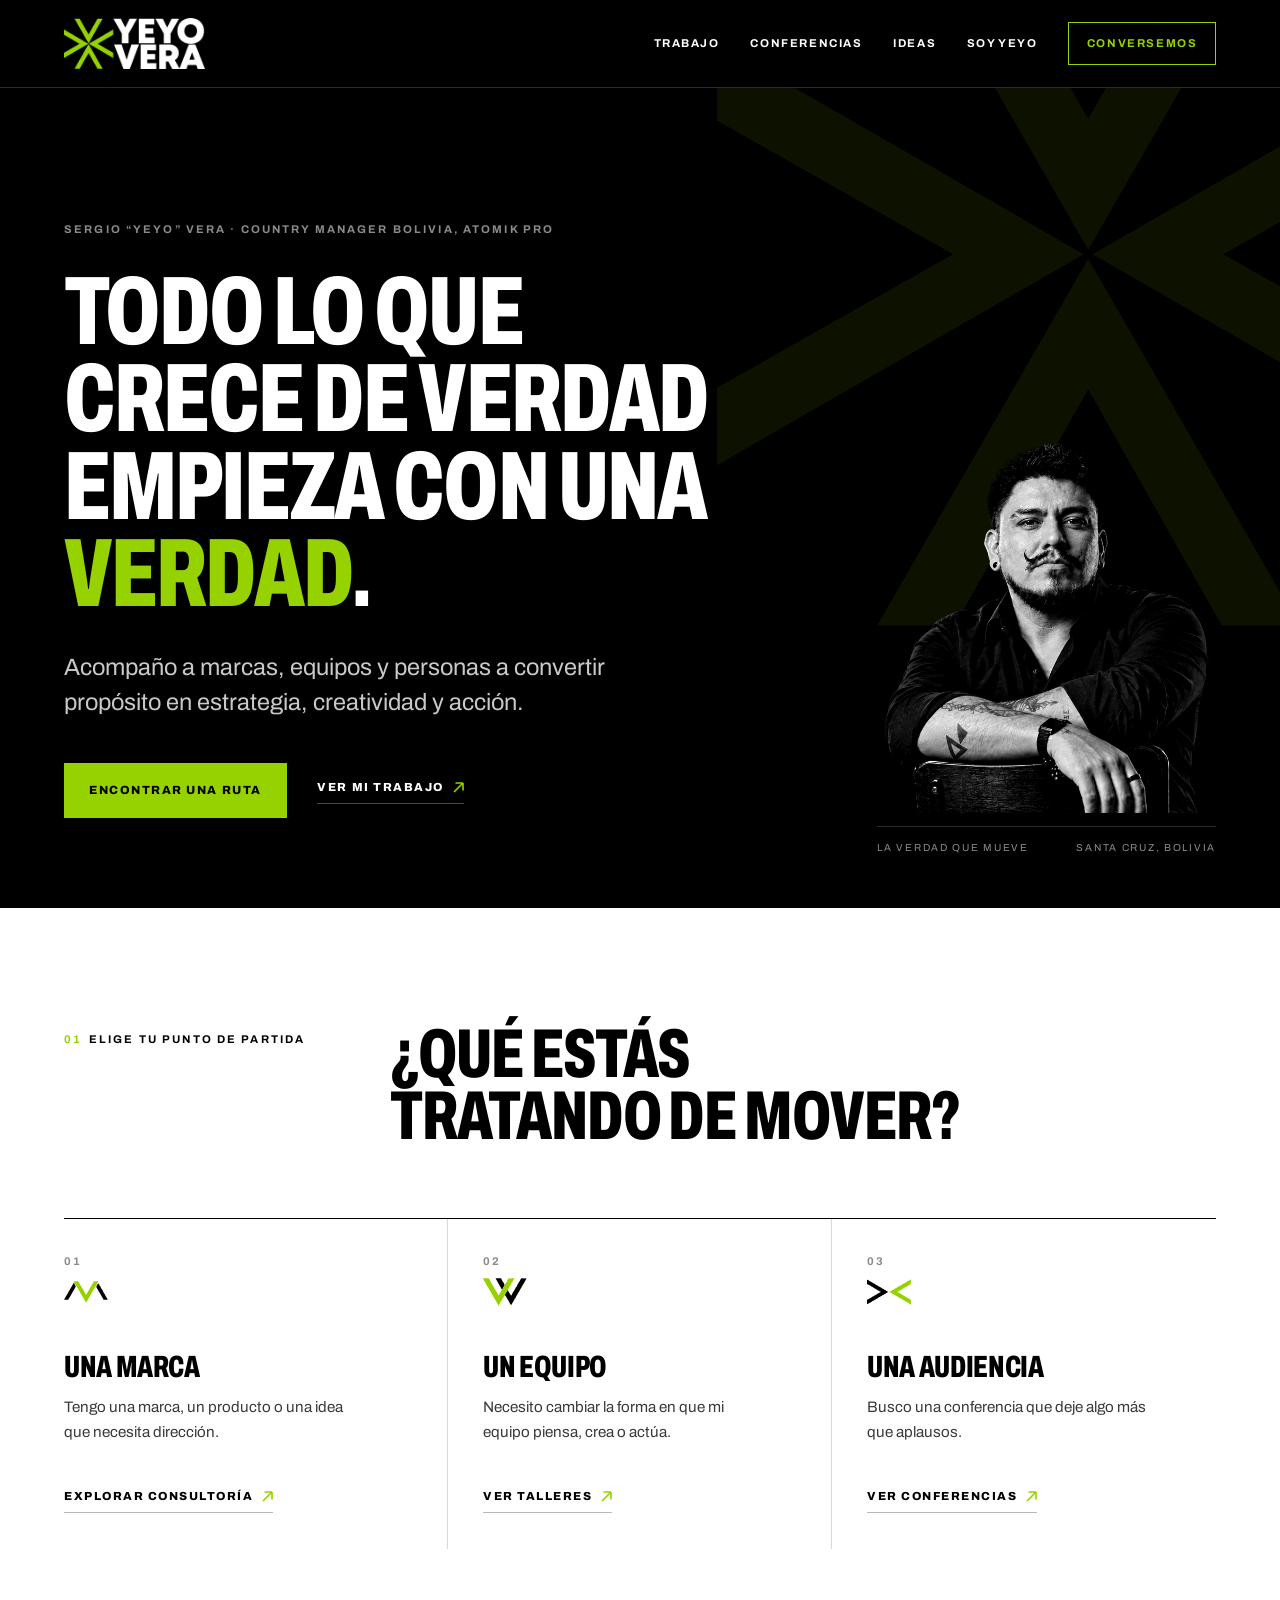
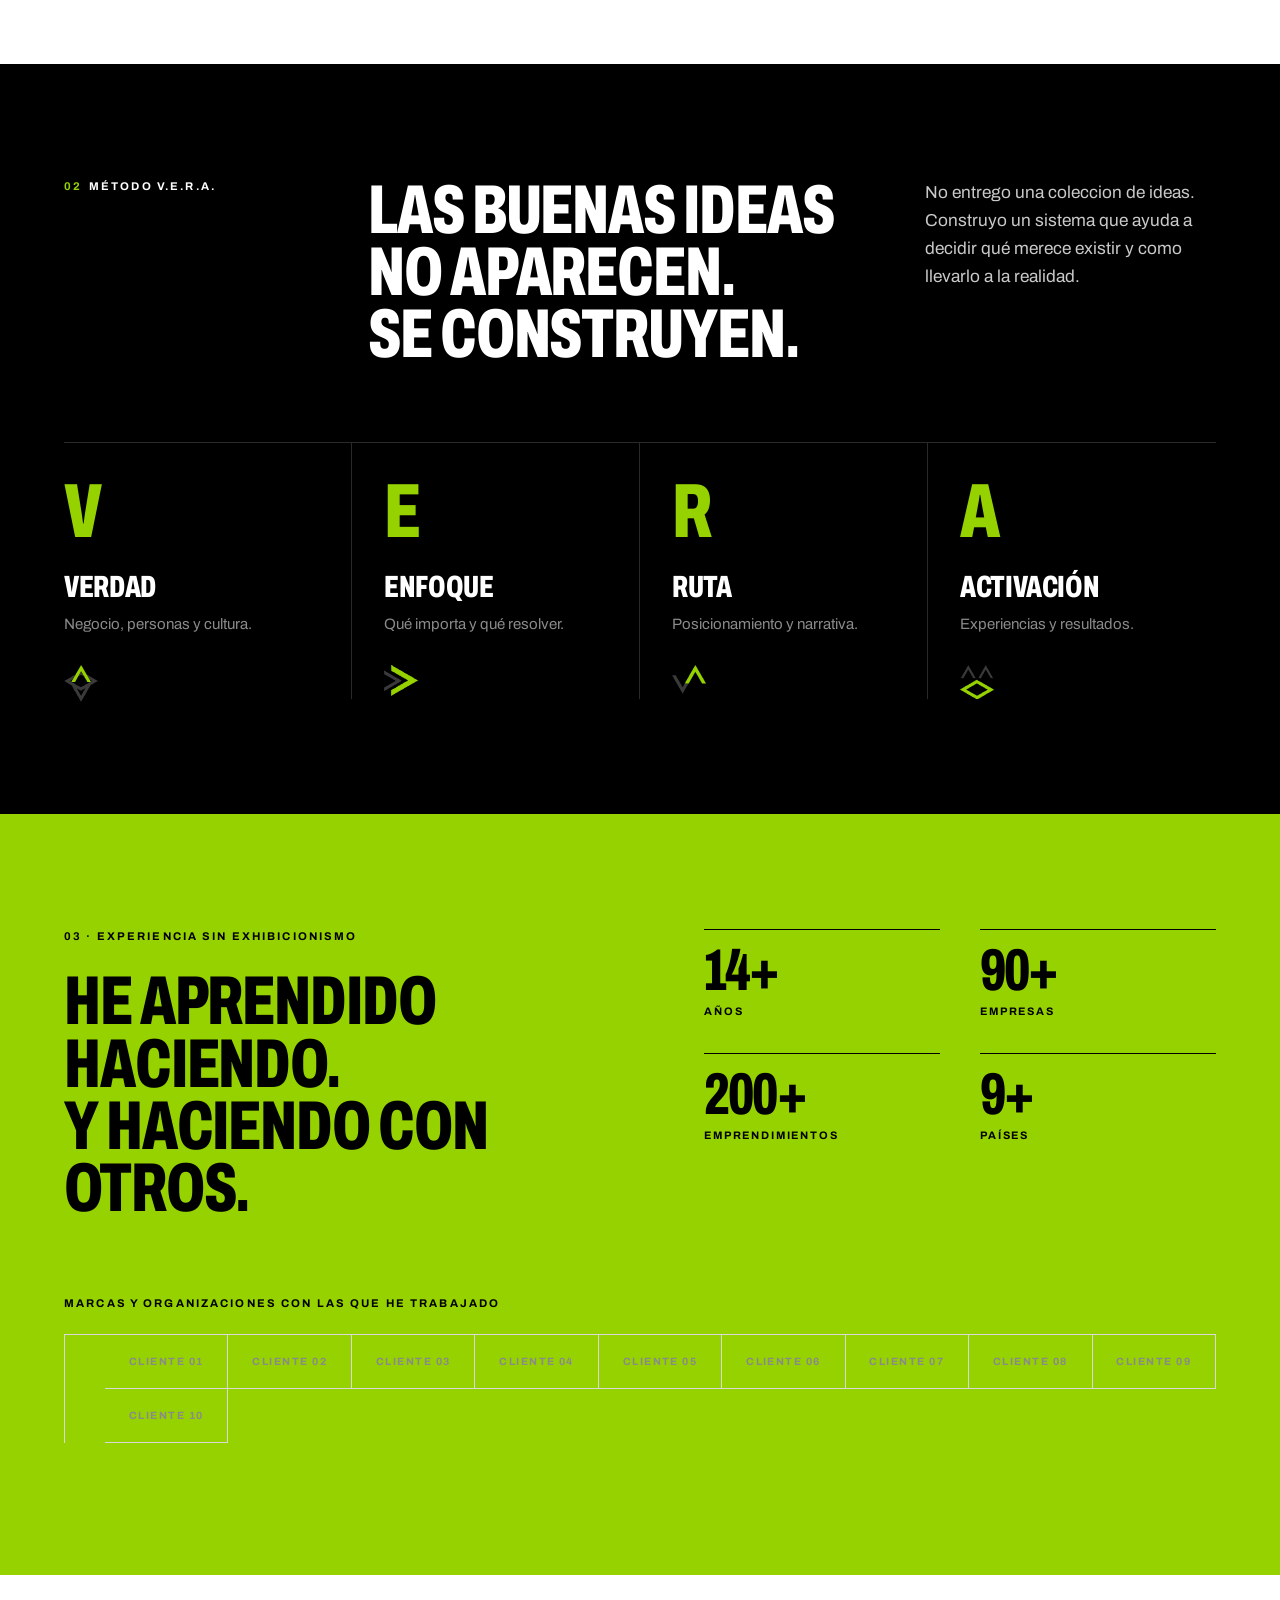
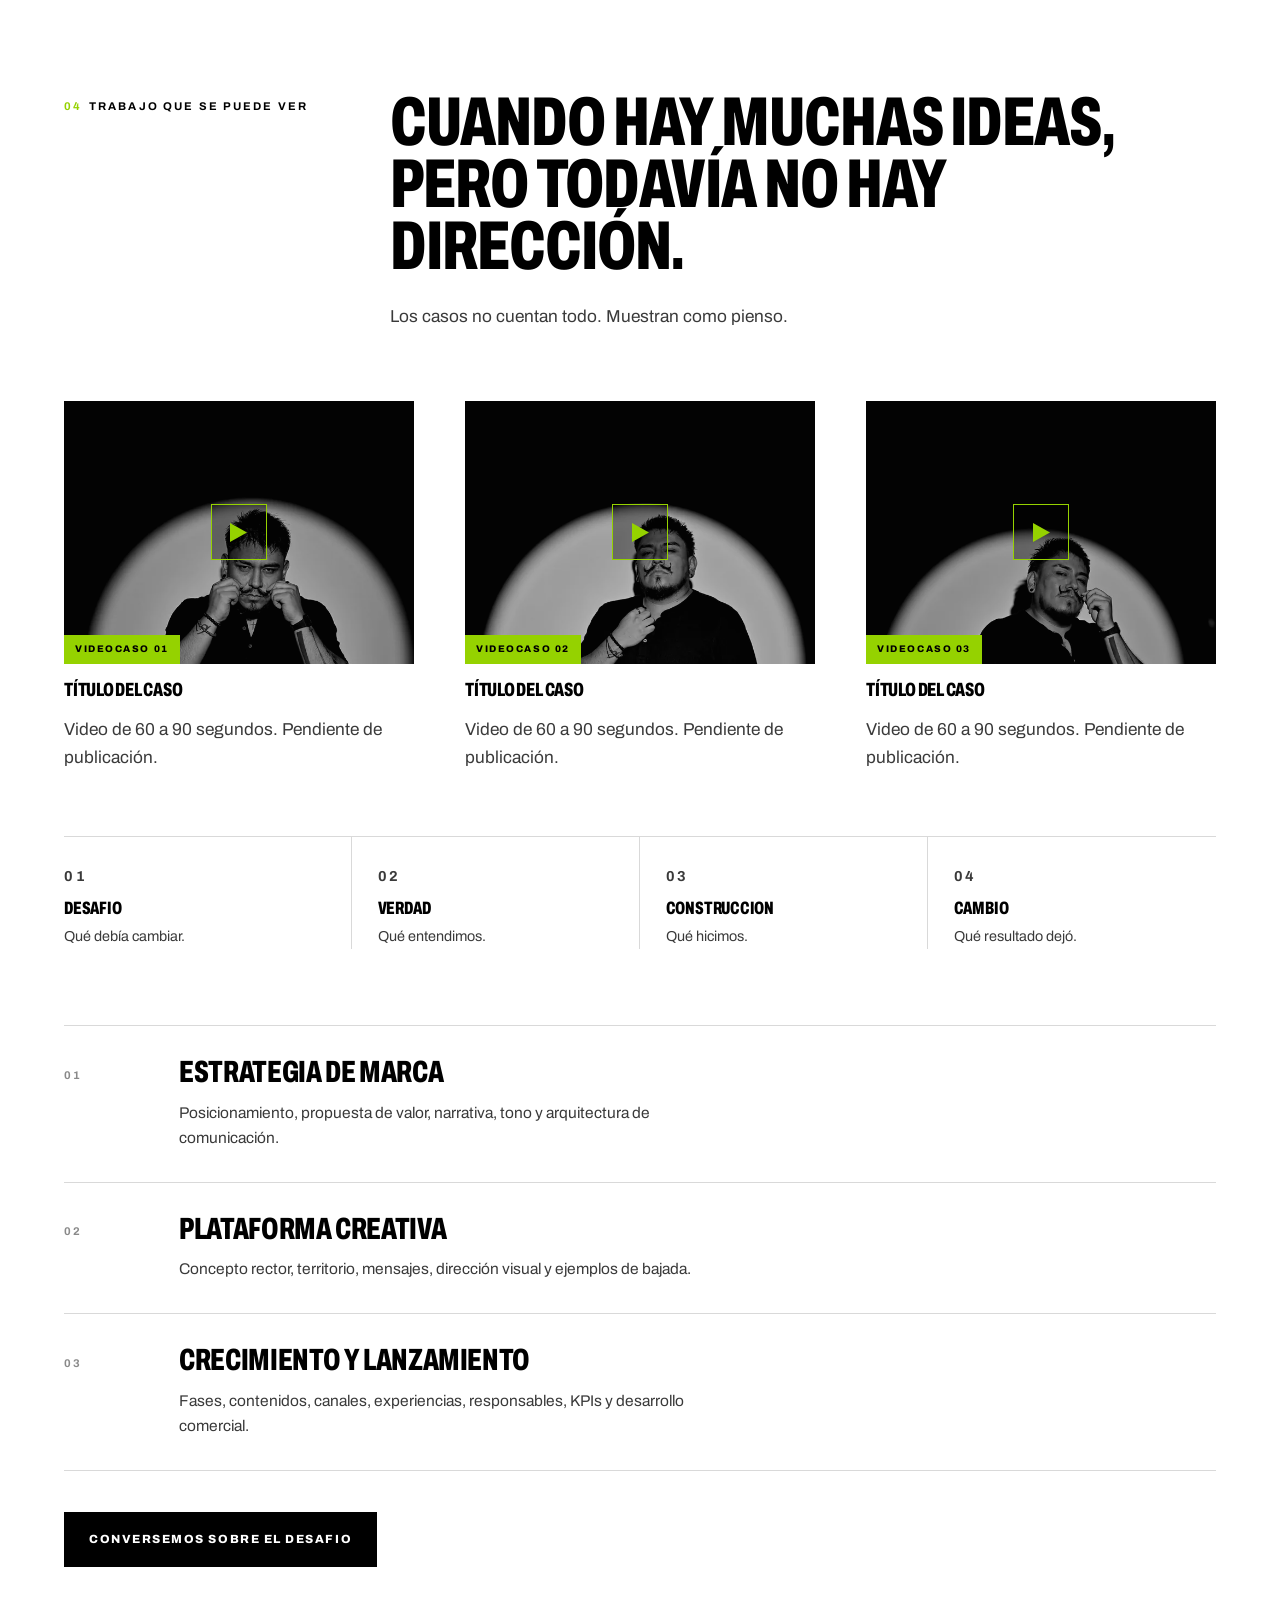
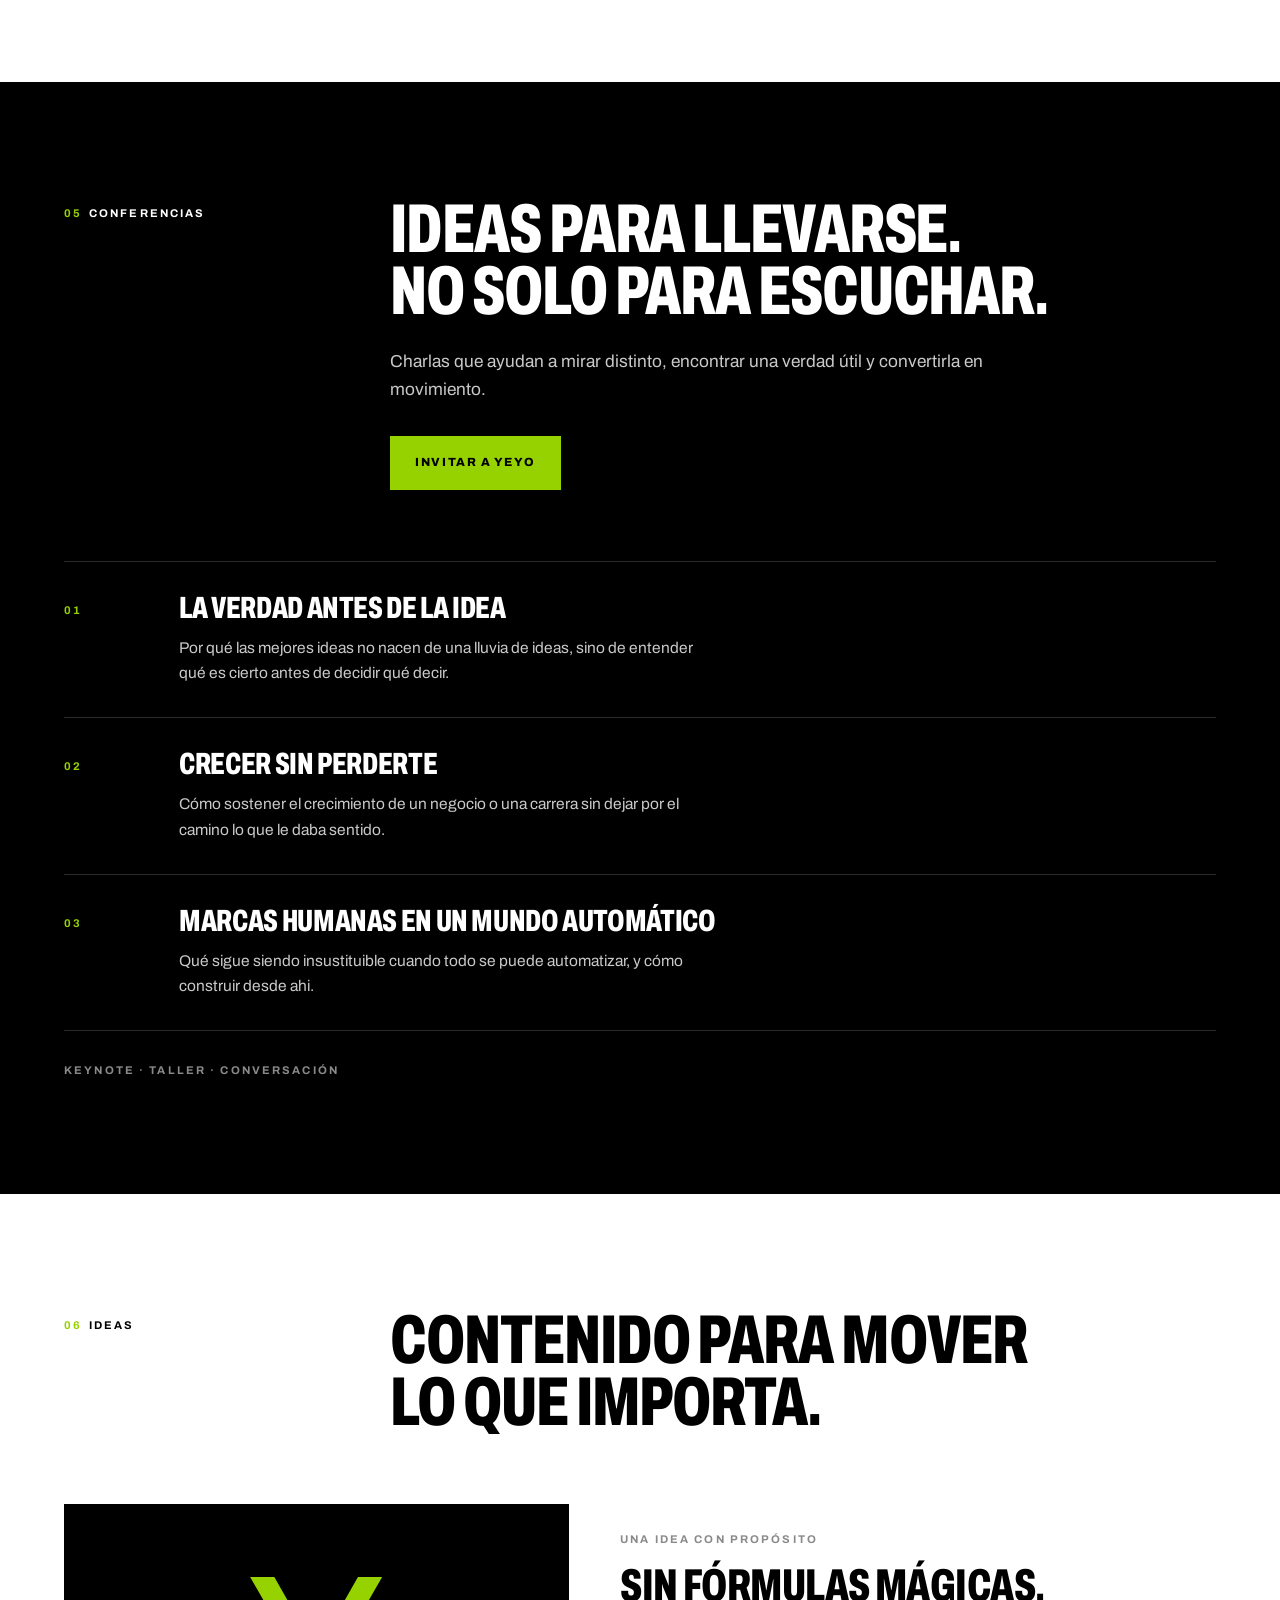
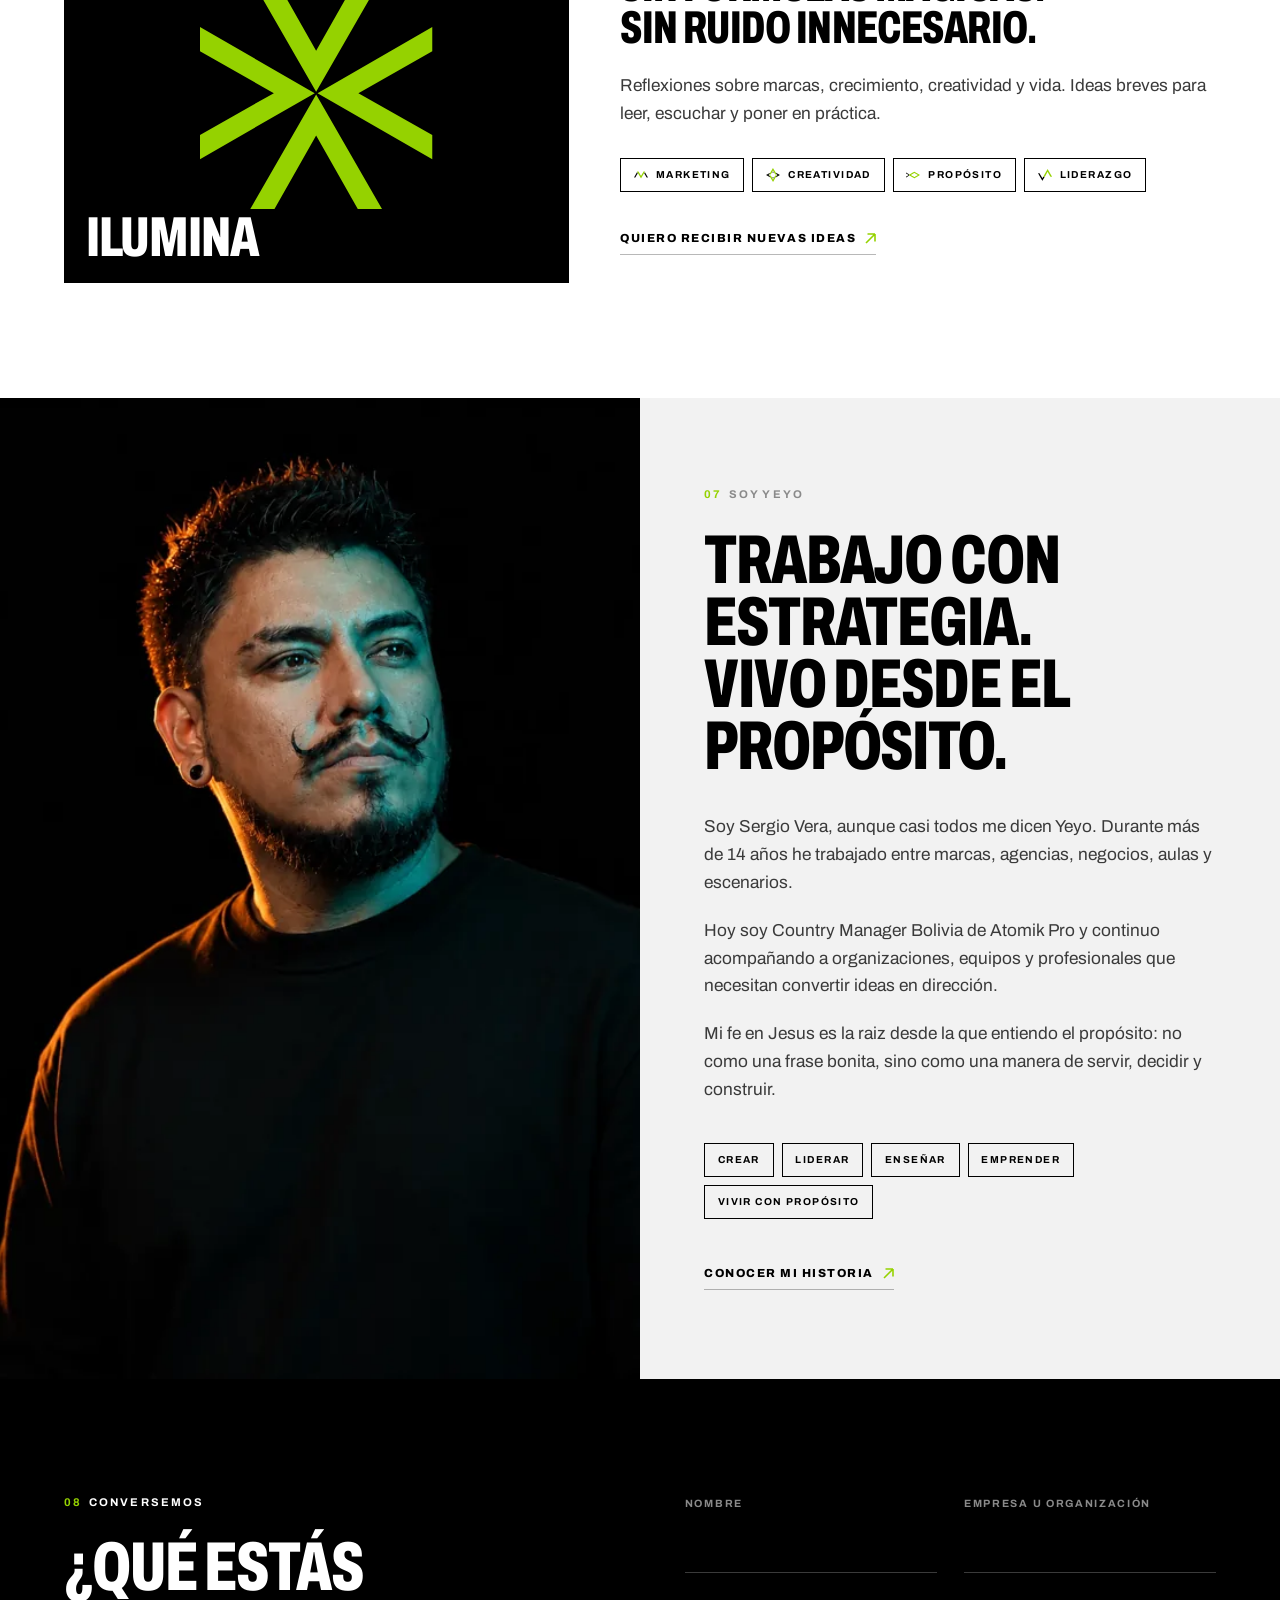
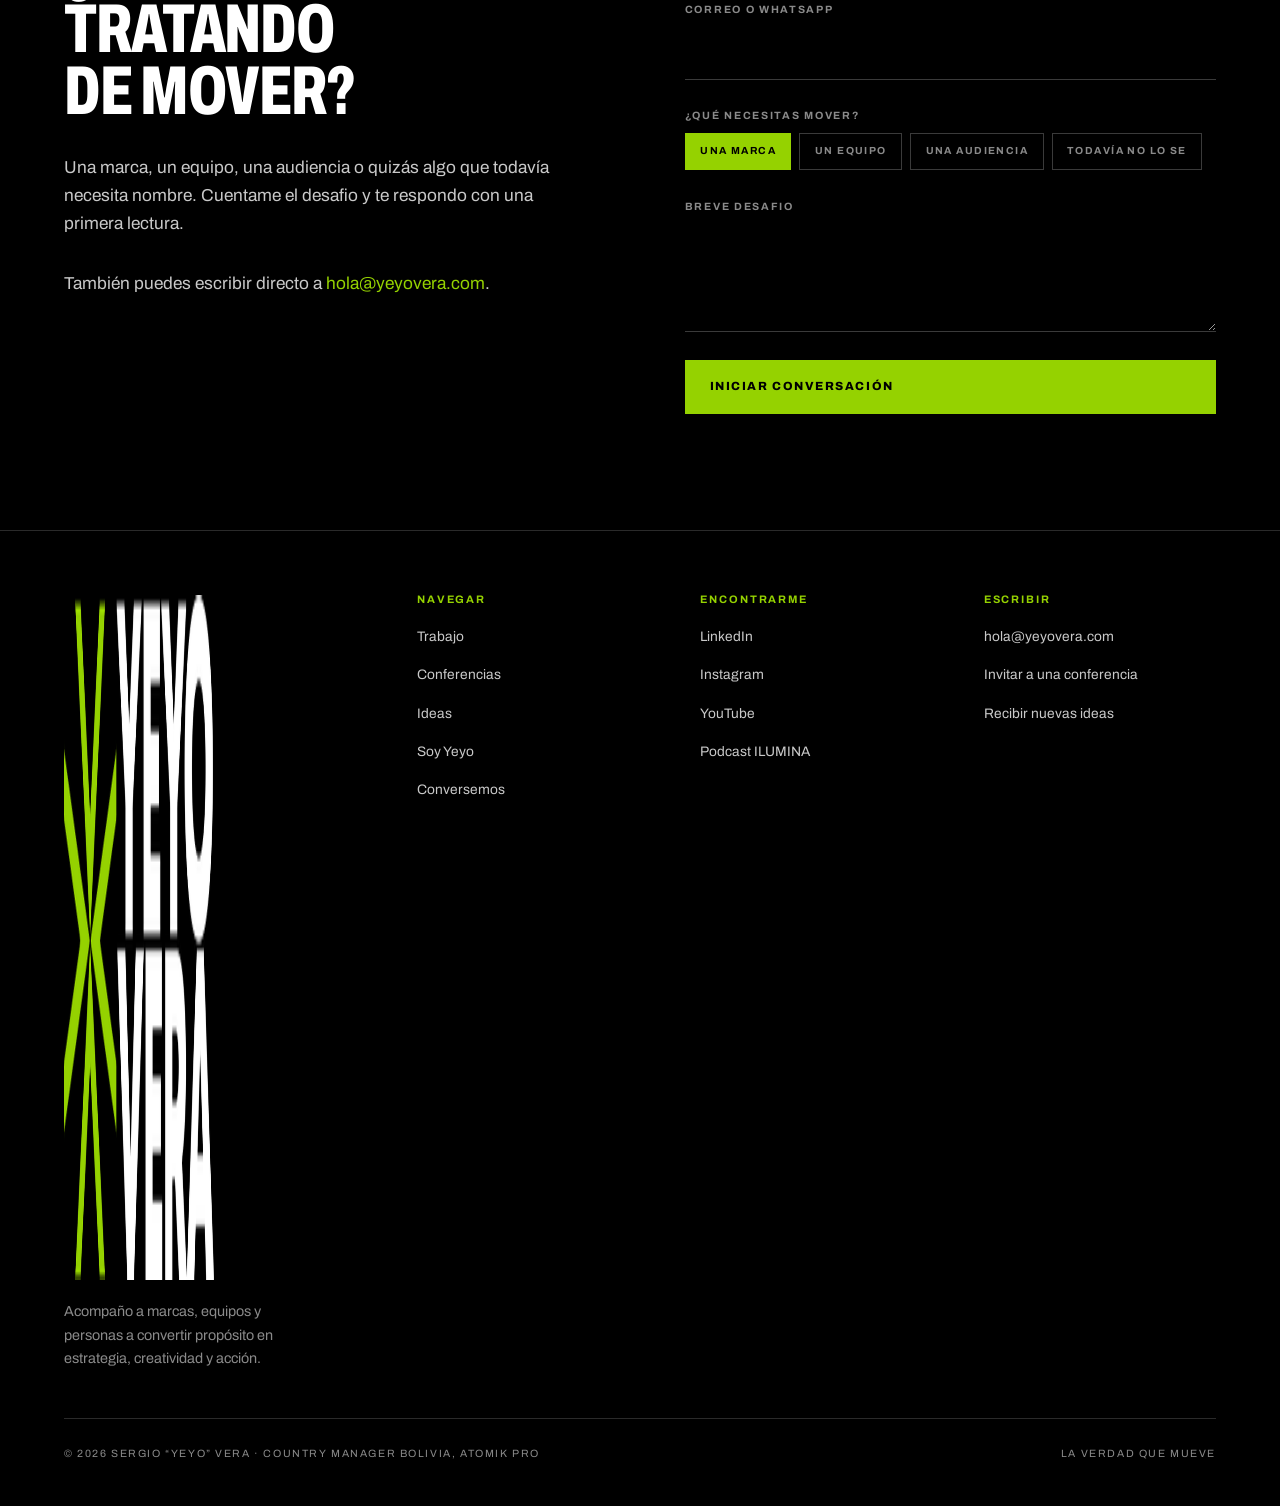
==== commit 8e982b4e: "Fotos y logotipo que pidió el cliente Fotos - Hero: el recorte B/N sentado, que ya venía con transpa" ====
--- a/index.html
+++ b/index.html
@@ -13,13 +13,13 @@
 <meta property="og:title" content="Yeyo Vera — La verdad que mueve">
 <meta property="og:description" content="Sergio Yeyo Vera acompana a marcas, equipos y personas a convertir propósito en estrategia, creatividad y acción. Consultoría, conferencias e ideas.">
 <meta property="og:url" content="https://yeyovera.com/index.html">
-<meta property="og:image" content="https://yeyovera.com/assets/img/foto/retrato-frontal.jpg">
+<meta property="og:image" content="https://yeyovera.com/assets/img/foto/home-color.jpg">
 <meta name="twitter:card" content="summary_large_image">
 <link rel="icon" href="assets/img/favicon.svg" type="image/svg+xml">
 <link rel="preconnect" href="https://fonts.googleapis.com">
 <link rel="preconnect" href="https://fonts.gstatic.com" crossorigin>
 <link rel="stylesheet" href="https://fonts.googleapis.com/css2?family=Archivo:wdth,wght@62..125,100..900&display=swap">
-<link rel="stylesheet" href="assets/css/style.css">
+<link rel="stylesheet" href="assets/css/style.css?v=cde87a2c">
 <script type="application/ld+json">{
  "@context":"https://schema.org",
  "@type":"Person",
@@ -28,7 +28,7 @@
  "jobTitle":"Consultor creativo estratégico, speaker y educador",
  "description":"Acompaña a marcas, equipos y personas a convertir propósito en estrategia, creatividad y acción.",
  "url":"https://yeyovera.com",
- "image":"https://yeyovera.com/assets/img/foto/retrato-frontal.jpg",
+ "image":"https://yeyovera.com/assets/img/foto/home-color.jpg",
  "email":"mailto:hola@yeyovera.com",
  "worksFor":{"@type":"Organization","name":"Atomik Pro"},
  "knowsAbout":["Estrategia de marca","Creatividad","Marketing","Liderazgo","Propósito"],
@@ -38,7 +38,7 @@
 </head>
 <body>
 <header class="cabecera">
-  <a class="marca" href="index.html" aria-label="Yeyo Vera, ir al inicio"><svg xmlns="http://www.w3.org/2000/svg" viewBox="0 0 1925 684" role="img" aria-label="Yeyo Vera"><path fill="#95D200" d="M145 8L215 8L336 221.7L457 8L527 8L336 340ZM672 153L672 223L458.3 344L672 465L672 535L340 344ZM527 680L457 680L336 466.3L215 680L145 680L336 348ZM0 535L0 465L213.7 344L-0 223L-0 153L332 344Z"/><path fill="currentColor" d="M1714 0L1757 1L1791 8L1808 14L1810 16L1813 16L1827 23L1828 25L1843 33L1850 40L1852 40L1875 63L1875 65L1878 67L1878 69L1881 71L1881 73L1887 80L1897 99L1908 133L1912 167L1911 193L1907 217L1899 242L1888 264L1886 265L1880 276L1877 278L1877 280L1873 283L1873 285L1854 304L1852 304L1849 308L1847 308L1845 311L1843 311L1833 319L1814 329L1811 329L1807 332L1786 339L1761 344L1737 346L1700 344L1671 338L1651 331L1629 320L1628 318L1614 310L1605 301L1603 301L1585 282L1585 280L1581 277L1581 275L1573 265L1572 261L1570 260L1560 239L1552 212L1548 174L1549 153L1553 129L1558 112L1560 110L1561 104L1565 98L1568 89L1570 88L1572 82L1574 81L1580 70L1583 68L1583 66L1606 42L1608 42L1612 37L1617 35L1619 32L1650 15L1673 7L1696 2L1714 1ZM1720 84L1740 84L1756 87L1777 96L1785 103L1787 103L1798 114L1798 116L1805 124L1811 136L1817 159L1817 186L1814 201L1810 209L1810 212L1806 220L1800 227L1800 229L1796 232L1796 234L1784 245L1774 250L1773 252L1758 258L1745 261L1716 261L1694 255L1684 250L1676 243L1674 243L1662 231L1662 229L1655 221L1646 200L1643 185L1643 160L1647 142L1653 128L1655 127L1660 117L1676 101L1698 89L1713 85L1720 85ZM676 8L776 8L836 127L865 69L867 68L896 8L997 8L882 208L882 338L790 338L790 208L788 207L786 201L784 200L782 194L780 193L778 187L776 186L774 180L772 179L770 173L768 172L757 150L755 149L753 143L751 142L749 136L747 135L745 129L743 128L741 122L739 121L737 115L735 114L733 108L731 107L729 101L727 100L725 94L723 93L721 87L719 86L717 80L715 79L713 73L711 72L709 66L707 65L705 59L703 58L701 52L699 51L697 45L695 44L693 38L691 37L688 29L686 28L684 22L682 21L676 9ZM1021 8L1232 8L1232 86L1111 87L1112 136L1220 136L1220 210L1111 210L1111 259L1236 259L1236 338L1021 338L1021 9ZM1249 8L1349 8L1409 127L1438 69L1440 68L1469 8L1570 8L1455 208L1455 338L1363 338L1363 208L1361 207L1359 201L1357 200L1355 194L1353 193L1351 187L1349 186L1347 180L1345 179L1343 173L1341 172L1330 150L1328 149L1326 143L1324 142L1322 136L1320 135L1318 129L1316 128L1314 122L1312 121L1310 115L1308 114L1306 108L1304 107L1302 101L1300 100L1298 94L1296 93L1294 87L1292 86L1290 80L1288 79L1286 73L1284 72L1282 66L1280 65L1278 59L1276 58L1274 52L1272 51L1270 45L1268 44L1266 38L1264 37L1261 29L1259 28L1257 22L1255 21L1249 9ZM684 354L788 354L802 396L802 400L824 463L824 467L846 530L846 534L854 558L856 558L863 537L863 533L871 512L871 508L880 484L880 480L888 459L888 455L896 434L896 430L904 409L904 405L921 354L1024 354L1019 365L1019 368L1017 370L1016 376L1014 378L1014 381L1012 383L1011 389L1009 391L1008 397L1004 404L1003 410L999 417L995 431L991 438L990 444L986 451L985 457L981 464L977 478L973 485L972 491L968 498L964 512L960 519L959 525L955 532L954 538L950 545L946 559L942 566L941 572L937 579L928 606L924 613L923 619L919 626L910 653L906 660L898 684L813 684L806 664L804 662L804 659L802 657L801 651L793 634L792 628L784 611L783 605L775 588L774 582L768 570L767 564L759 547L758 541L750 524L749 518L741 501L740 495L732 478L731 472L723 455L722 449L716 437L715 431L707 414L706 408L698 391L697 385L689 368L688 362L684 355ZM1046 354L1257 354L1257 432L1136 433L1137 482L1245 482L1245 556L1136 556L1136 605L1261 605L1261 684L1046 684L1046 355ZM1301 354L1453 354L1470 356L1495 363L1499 366L1508 369L1509 371L1515 373L1524 381L1526 381L1542 397L1542 399L1545 401L1545 403L1549 407L1550 411L1552 412L1556 420L1564 445L1566 459L1565 490L1559 512L1548 533L1530 553L1528 553L1518 562L1514 563L1514 565L1519 575L1521 576L1525 586L1527 587L1531 597L1533 598L1537 608L1539 609L1543 619L1545 620L1549 630L1551 631L1555 641L1557 642L1561 652L1563 653L1567 663L1569 664L1573 674L1575 675L1576 679L1579 676L1580 670L1590 648L1591 642L1601 620L1602 614L1612 592L1613 586L1621 569L1622 563L1632 541L1633 535L1643 513L1644 507L1654 485L1655 479L1663 462L1664 456L1674 434L1675 428L1685 406L1686 400L1688 398L1688 395L1690 393L1690 390L1692 388L1692 385L1694 383L1694 380L1696 378L1697 372L1699 370L1704 355L1793 354L1799 367L1799 370L1801 372L1801 375L1803 377L1803 380L1805 382L1805 385L1807 387L1807 390L1809 392L1809 395L1811 397L1811 400L1813 402L1813 405L1815 407L1815 410L1817 412L1817 415L1819 417L1819 420L1821 422L1821 425L1823 427L1823 430L1825 432L1825 435L1827 437L1827 440L1829 442L1829 445L1831 447L1831 450L1833 452L1833 455L1835 457L1835 460L1838 464L1838 467L1848 489L1848 492L1850 494L1850 497L1852 499L1852 502L1854 504L1854 507L1856 509L1856 512L1858 514L1858 517L1860 519L1860 522L1862 524L1862 527L1864 529L1864 532L1866 534L1866 537L1868 539L1868 542L1870 544L1870 547L1872 549L1872 552L1874 554L1874 557L1876 559L1876 562L1878 564L1878 567L1880 569L1880 572L1882 574L1882 577L1884 579L1884 582L1886 584L1886 587L1888 589L1888 592L1890 594L1890 597L1892 599L1892 602L1894 604L1894 607L1896 609L1896 612L1898 614L1898 617L1900 619L1900 622L1902 624L1902 627L1904 629L1904 632L1907 636L1907 639L1909 641L1909 644L1911 646L1911 649L1913 651L1913 654L1915 656L1915 659L1925 681L1925 684L1826 684L1808 630L1690 630L1672 684L1478 684L1462 652L1460 651L1452 633L1450 632L1443 616L1441 615L1433 597L1431 596L1426 584L1392 583L1392 684L1301 684L1301 355ZM1392 435L1444 435L1451 437L1459 441L1467 449L1473 463L1473 478L1471 485L1468 491L1464 494L1464 496L1456 502L1451 503L1449 505L1438 507L1392 507L1392 436ZM1748 458L1750 458L1766 506L1768 508L1772 523L1774 525L1777 537L1779 539L1782 551L1785 556L1785 559L1713 559L1748 459Z"/></svg></a>
+  <a class="marca" href="index.html" aria-label="Yeyo Vera, ir al inicio"><img src="assets/img/logo-neg-480.png" srcset="assets/img/logo-neg-320.png 320w, assets/img/logo-neg-480.png 480w, assets/img/logo-neg-640.png 640w" sizes="(max-width:900px) 122px, 158px" alt="Yeyo Vera" width="1926" height="685" decoding="async"></a>
   <nav id="menu-principal" class="menu" aria-label="Navegación principal">
     <a href="trabajo.html">Trabajo</a><a href="conferencias.html">Conferencias</a><a href="ideas.html">Ideas</a><a href="soy-yeyo.html">Soy Yeyo</a><a class="menu__cta" href="index.html#conversemos">Conversemos</a>
   </nav>
@@ -59,8 +59,8 @@
       <a class="enlace" href="trabajo.html"><span>Ver mi trabajo</span><svg class="flecha" width="11" height="11" viewBox="0 0 11 11" fill="none" aria-hidden="true"><path d="M1 10L10 1M10 1H2.5M10 1v7.5" stroke="currentColor" stroke-width="1.6"/></svg></a>
     </div>
   </div>
-  <figure class="hero__figura revelar revelar--d2" style="margin:0">
-    <img src="assets/img/foto/retrato-frontal-v-1000.webp" srcset="assets/img/foto/retrato-frontal-v-640.webp 640w, assets/img/foto/retrato-frontal-v-1000.webp 1000w, assets/img/foto/retrato-frontal-v-1500.webp 1500w" sizes="(max-width:900px) 86vw, 30vw" alt="Retrato de Sergio Yeyo Vera" width="1000" height="1500" decoding="async" loading="eager" fetchpriority="high" style="object-position:center 20%">
+  <figure class="hero__figura hero__figura--recorte revelar revelar--d2" style="margin:0">
+    <img src="assets/img/foto/hero-yeyo-v-824.webp" srcset="assets/img/foto/hero-yeyo-v-640.webp 640w, assets/img/foto/hero-yeyo-v-824.webp 824w" sizes="(max-width:900px) 78vw, 34vw" alt="Sergio Yeyo Vera sentado, retrato en blanco y negro" width="824" height="924" decoding="async" loading="eager" fetchpriority="high">
     <figcaption class="hero__pie"><span>La verdad que mueve</span><span>Santa Cruz, Bolivia</span></figcaption>
   </figure>
 </section>
@@ -242,7 +242,7 @@
 
 <section class="sobre" id="soy-yeyo">
   <div class="sobre__foto revelar">
-    <img src="assets/img/foto/retrato-pecho-v-1000.webp" srcset="assets/img/foto/retrato-pecho-v-640.webp 640w, assets/img/foto/retrato-pecho-v-1000.webp 1000w, assets/img/foto/retrato-pecho-v-1500.webp 1500w" sizes="(max-width:900px) 100vw, 50vw" alt="Sergio Yeyo Vera" width="1000" height="1500" decoding="async" loading="lazy" style="object-position:center 15%">
+    <img src="assets/img/foto/home-color-v-1000.webp" srcset="assets/img/foto/home-color-v-640.webp 640w, assets/img/foto/home-color-v-1000.webp 1000w, assets/img/foto/home-color-v-1086.webp 1086w" sizes="(max-width:900px) 100vw, 50vw" alt="Sergio Yeyo Vera, retrato a contraluz" width="1086" height="1448" decoding="async" loading="lazy" style="object-position:center 22%">
   </div>
   <div class="sobre__copy revelar revelar--d1">
     <p class="kicker kicker--tenue"><span class="n">07</span>Soy Yeyo</p>
@@ -302,7 +302,7 @@
 <footer class="pie">
   <div class="pie__top">
     <div class="pie__marca">
-      <svg xmlns="http://www.w3.org/2000/svg" viewBox="0 0 1925 684" role="img" aria-label="Yeyo Vera"><path fill="#95D200" d="M145 8L215 8L336 221.7L457 8L527 8L336 340ZM672 153L672 223L458.3 344L672 465L672 535L340 344ZM527 680L457 680L336 466.3L215 680L145 680L336 348ZM0 535L0 465L213.7 344L-0 223L-0 153L332 344Z"/><path fill="currentColor" d="M1714 0L1757 1L1791 8L1808 14L1810 16L1813 16L1827 23L1828 25L1843 33L1850 40L1852 40L1875 63L1875 65L1878 67L1878 69L1881 71L1881 73L1887 80L1897 99L1908 133L1912 167L1911 193L1907 217L1899 242L1888 264L1886 265L1880 276L1877 278L1877 280L1873 283L1873 285L1854 304L1852 304L1849 308L1847 308L1845 311L1843 311L1833 319L1814 329L1811 329L1807 332L1786 339L1761 344L1737 346L1700 344L1671 338L1651 331L1629 320L1628 318L1614 310L1605 301L1603 301L1585 282L1585 280L1581 277L1581 275L1573 265L1572 261L1570 260L1560 239L1552 212L1548 174L1549 153L1553 129L1558 112L1560 110L1561 104L1565 98L1568 89L1570 88L1572 82L1574 81L1580 70L1583 68L1583 66L1606 42L1608 42L1612 37L1617 35L1619 32L1650 15L1673 7L1696 2L1714 1ZM1720 84L1740 84L1756 87L1777 96L1785 103L1787 103L1798 114L1798 116L1805 124L1811 136L1817 159L1817 186L1814 201L1810 209L1810 212L1806 220L1800 227L1800 229L1796 232L1796 234L1784 245L1774 250L1773 252L1758 258L1745 261L1716 261L1694 255L1684 250L1676 243L1674 243L1662 231L1662 229L1655 221L1646 200L1643 185L1643 160L1647 142L1653 128L1655 127L1660 117L1676 101L1698 89L1713 85L1720 85ZM676 8L776 8L836 127L865 69L867 68L896 8L997 8L882 208L882 338L790 338L790 208L788 207L786 201L784 200L782 194L780 193L778 187L776 186L774 180L772 179L770 173L768 172L757 150L755 149L753 143L751 142L749 136L747 135L745 129L743 128L741 122L739 121L737 115L735 114L733 108L731 107L729 101L727 100L725 94L723 93L721 87L719 86L717 80L715 79L713 73L711 72L709 66L707 65L705 59L703 58L701 52L699 51L697 45L695 44L693 38L691 37L688 29L686 28L684 22L682 21L676 9ZM1021 8L1232 8L1232 86L1111 87L1112 136L1220 136L1220 210L1111 210L1111 259L1236 259L1236 338L1021 338L1021 9ZM1249 8L1349 8L1409 127L1438 69L1440 68L1469 8L1570 8L1455 208L1455 338L1363 338L1363 208L1361 207L1359 201L1357 200L1355 194L1353 193L1351 187L1349 186L1347 180L1345 179L1343 173L1341 172L1330 150L1328 149L1326 143L1324 142L1322 136L1320 135L1318 129L1316 128L1314 122L1312 121L1310 115L1308 114L1306 108L1304 107L1302 101L1300 100L1298 94L1296 93L1294 87L1292 86L1290 80L1288 79L1286 73L1284 72L1282 66L1280 65L1278 59L1276 58L1274 52L1272 51L1270 45L1268 44L1266 38L1264 37L1261 29L1259 28L1257 22L1255 21L1249 9ZM684 354L788 354L802 396L802 400L824 463L824 467L846 530L846 534L854 558L856 558L863 537L863 533L871 512L871 508L880 484L880 480L888 459L888 455L896 434L896 430L904 409L904 405L921 354L1024 354L1019 365L1019 368L1017 370L1016 376L1014 378L1014 381L1012 383L1011 389L1009 391L1008 397L1004 404L1003 410L999 417L995 431L991 438L990 444L986 451L985 457L981 464L977 478L973 485L972 491L968 498L964 512L960 519L959 525L955 532L954 538L950 545L946 559L942 566L941 572L937 579L928 606L924 613L923 619L919 626L910 653L906 660L898 684L813 684L806 664L804 662L804 659L802 657L801 651L793 634L792 628L784 611L783 605L775 588L774 582L768 570L767 564L759 547L758 541L750 524L749 518L741 501L740 495L732 478L731 472L723 455L722 449L716 437L715 431L707 414L706 408L698 391L697 385L689 368L688 362L684 355ZM1046 354L1257 354L1257 432L1136 433L1137 482L1245 482L1245 556L1136 556L1136 605L1261 605L1261 684L1046 684L1046 355ZM1301 354L1453 354L1470 356L1495 363L1499 366L1508 369L1509 371L1515 373L1524 381L1526 381L1542 397L1542 399L1545 401L1545 403L1549 407L1550 411L1552 412L1556 420L1564 445L1566 459L1565 490L1559 512L1548 533L1530 553L1528 553L1518 562L1514 563L1514 565L1519 575L1521 576L1525 586L1527 587L1531 597L1533 598L1537 608L1539 609L1543 619L1545 620L1549 630L1551 631L1555 641L1557 642L1561 652L1563 653L1567 663L1569 664L1573 674L1575 675L1576 679L1579 676L1580 670L1590 648L1591 642L1601 620L1602 614L1612 592L1613 586L1621 569L1622 563L1632 541L1633 535L1643 513L1644 507L1654 485L1655 479L1663 462L1664 456L1674 434L1675 428L1685 406L1686 400L1688 398L1688 395L1690 393L1690 390L1692 388L1692 385L1694 383L1694 380L1696 378L1697 372L1699 370L1704 355L1793 354L1799 367L1799 370L1801 372L1801 375L1803 377L1803 380L1805 382L1805 385L1807 387L1807 390L1809 392L1809 395L1811 397L1811 400L1813 402L1813 405L1815 407L1815 410L1817 412L1817 415L1819 417L1819 420L1821 422L1821 425L1823 427L1823 430L1825 432L1825 435L1827 437L1827 440L1829 442L1829 445L1831 447L1831 450L1833 452L1833 455L1835 457L1835 460L1838 464L1838 467L1848 489L1848 492L1850 494L1850 497L1852 499L1852 502L1854 504L1854 507L1856 509L1856 512L1858 514L1858 517L1860 519L1860 522L1862 524L1862 527L1864 529L1864 532L1866 534L1866 537L1868 539L1868 542L1870 544L1870 547L1872 549L1872 552L1874 554L1874 557L1876 559L1876 562L1878 564L1878 567L1880 569L1880 572L1882 574L1882 577L1884 579L1884 582L1886 584L1886 587L1888 589L1888 592L1890 594L1890 597L1892 599L1892 602L1894 604L1894 607L1896 609L1896 612L1898 614L1898 617L1900 619L1900 622L1902 624L1902 627L1904 629L1904 632L1907 636L1907 639L1909 641L1909 644L1911 646L1911 649L1913 651L1913 654L1915 656L1915 659L1925 681L1925 684L1826 684L1808 630L1690 630L1672 684L1478 684L1462 652L1460 651L1452 633L1450 632L1443 616L1441 615L1433 597L1431 596L1426 584L1392 583L1392 684L1301 684L1301 355ZM1392 435L1444 435L1451 437L1459 441L1467 449L1473 463L1473 478L1471 485L1468 491L1464 494L1464 496L1456 502L1451 503L1449 505L1438 507L1392 507L1392 436ZM1748 458L1750 458L1766 506L1768 508L1772 523L1774 525L1777 537L1779 539L1782 551L1785 556L1785 559L1713 559L1748 459Z"/></svg>
+      <img src="assets/img/logo-neg-480.png" srcset="assets/img/logo-neg-320.png 320w, assets/img/logo-neg-480.png 480w, assets/img/logo-neg-640.png 640w" sizes="(max-width:900px) 122px, 158px" alt="Yeyo Vera" width="1926" height="685" decoding="async">
       <p>Acompaño a marcas, equipos y personas a convertir propósito en estrategia, creatividad y acción.</p>
     </div>
     <div>
@@ -327,6 +327,6 @@
     <p>La verdad que mueve</p>
   </div>
 </footer>
-<script src="assets/js/main.js" defer></script>
+<script src="assets/js/main.js?v=dc24c313" defer></script>
 </body>
 </html>
--- a/assets/css/style.css
+++ b/assets/css/style.css
@@ -228,7 +228,7 @@
   border-bottom:1px solid var(--linea-oscura);
 }
 .marca{display:block;flex:0 0 auto}
-.marca svg,.marca img{width:clamp(122px,11vw,158px);height:auto;color:var(--blanco)}
+.marca img{width:clamp(122px,11vw,158px);height:auto}
 
 .menu{
   display:flex;
@@ -318,6 +318,18 @@
   object-fit:cover;
   object-position:center 22%;
   border:1px solid var(--gris-70);
+}
+
+/* recorte sin fondo: se apoya en la base, sin marco */
+.hero__figura--recorte img{
+  border:0;
+  object-fit:contain;
+  object-position:bottom center;
+  height:min(72vh,660px);
+}
+.hero__figura--recorte .hero__pie{
+  border-top:1px solid var(--linea-oscura);
+  padding-top:.8rem;
 }
 .hero__pie{
   display:flex;
@@ -739,7 +751,7 @@
   gap:var(--gutter);
   padding-bottom:3rem;
 }
-.pie__marca svg{width:150px;color:var(--blanco)}
+.pie__marca img{width:150px}
 .pie__marca p{margin-top:1.3rem;color:var(--gris-30);font-size:.9rem;max-width:30ch}
 .pie h4{font-size:.68rem;letter-spacing:.17em;font-variation-settings:'wdth' 100;font-weight:700;color:var(--verde);margin-bottom:1.1rem}
 .pie ul{list-style:none;margin:0;padding:0;display:grid;gap:.65rem}
@@ -867,6 +879,7 @@
   .hero{grid-template-columns:1fr;min-height:0;padding-top:3rem;align-items:start}
   .hero__figura{max-width:430px;margin-left:auto;width:100%}
   .hero__figura img{height:min(52vh,460px)}
+  .hero__figura--recorte img{height:min(48vh,420px)}
   .hero__marca{right:-28vw;top:-8vw;width:74vw}
 
   .encabezado,.metodo__intro,.prueba,.idea-destacada,.sobre,.contacto,
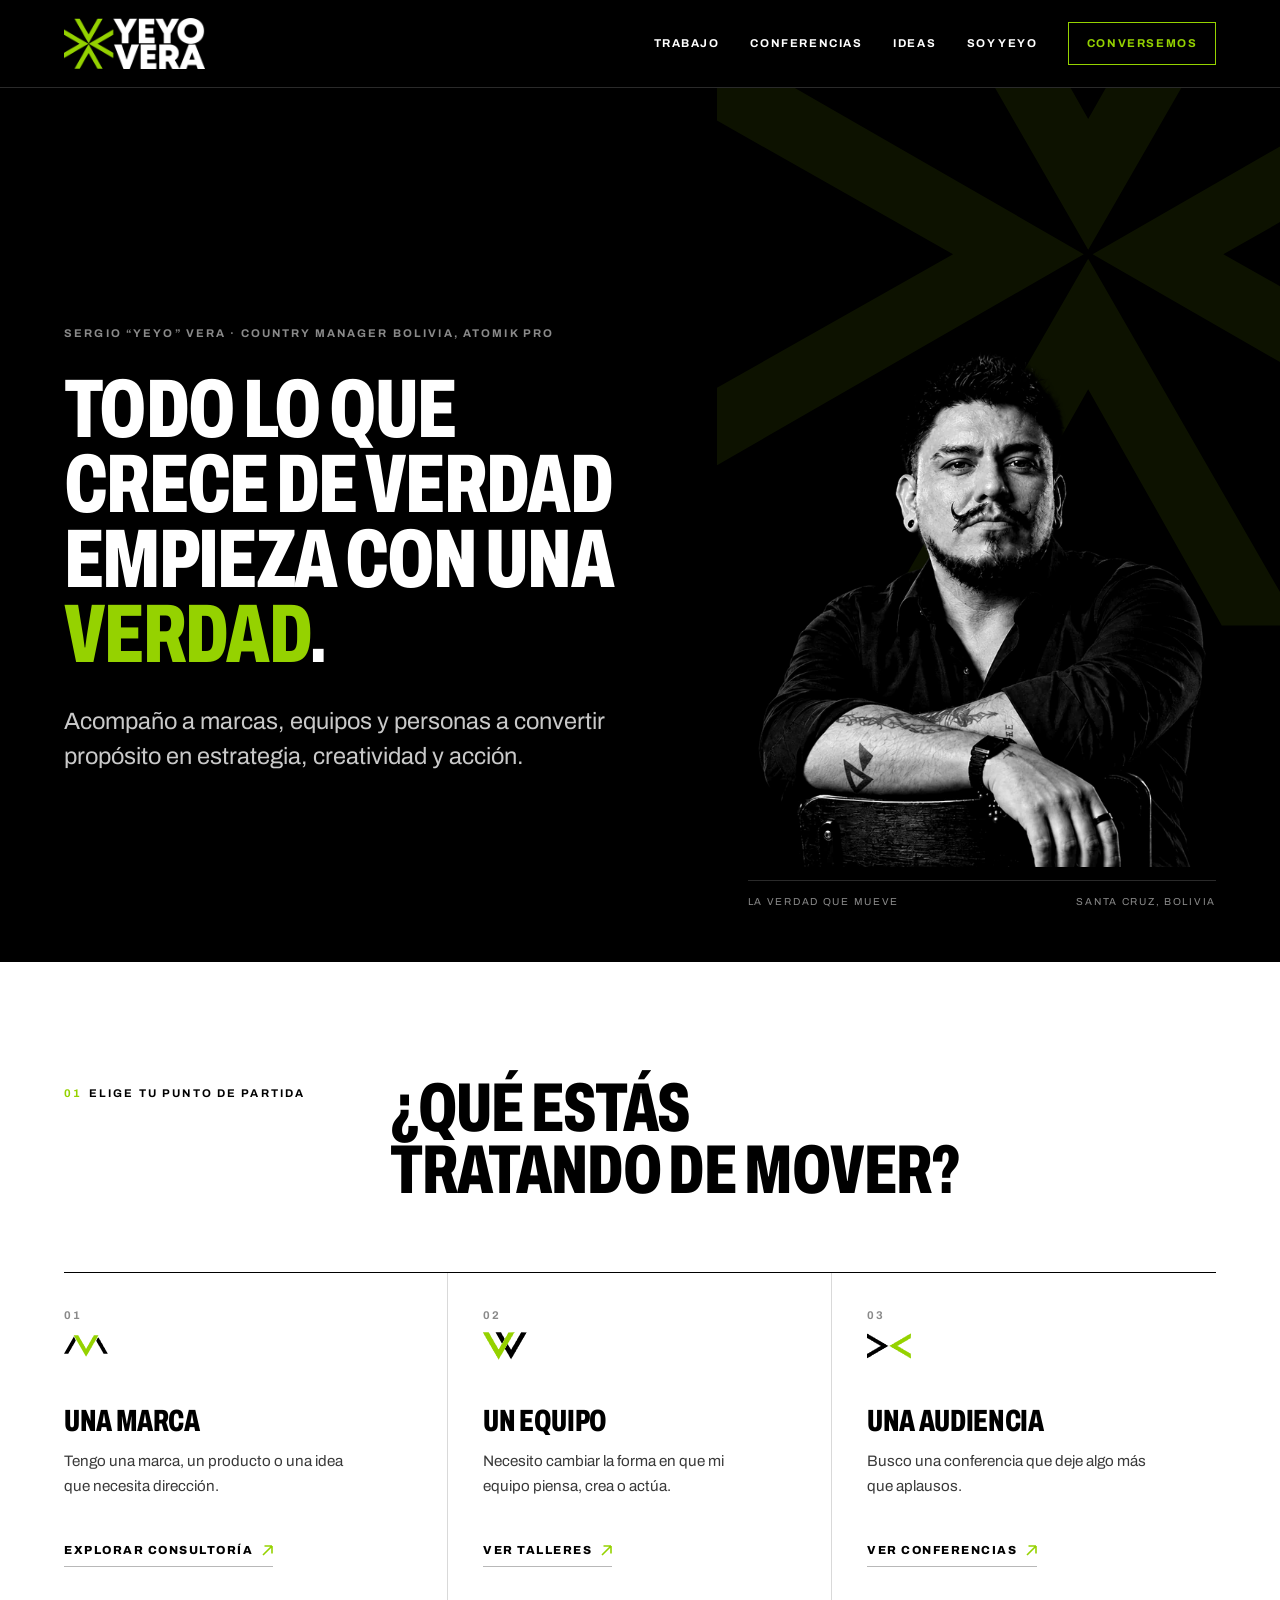
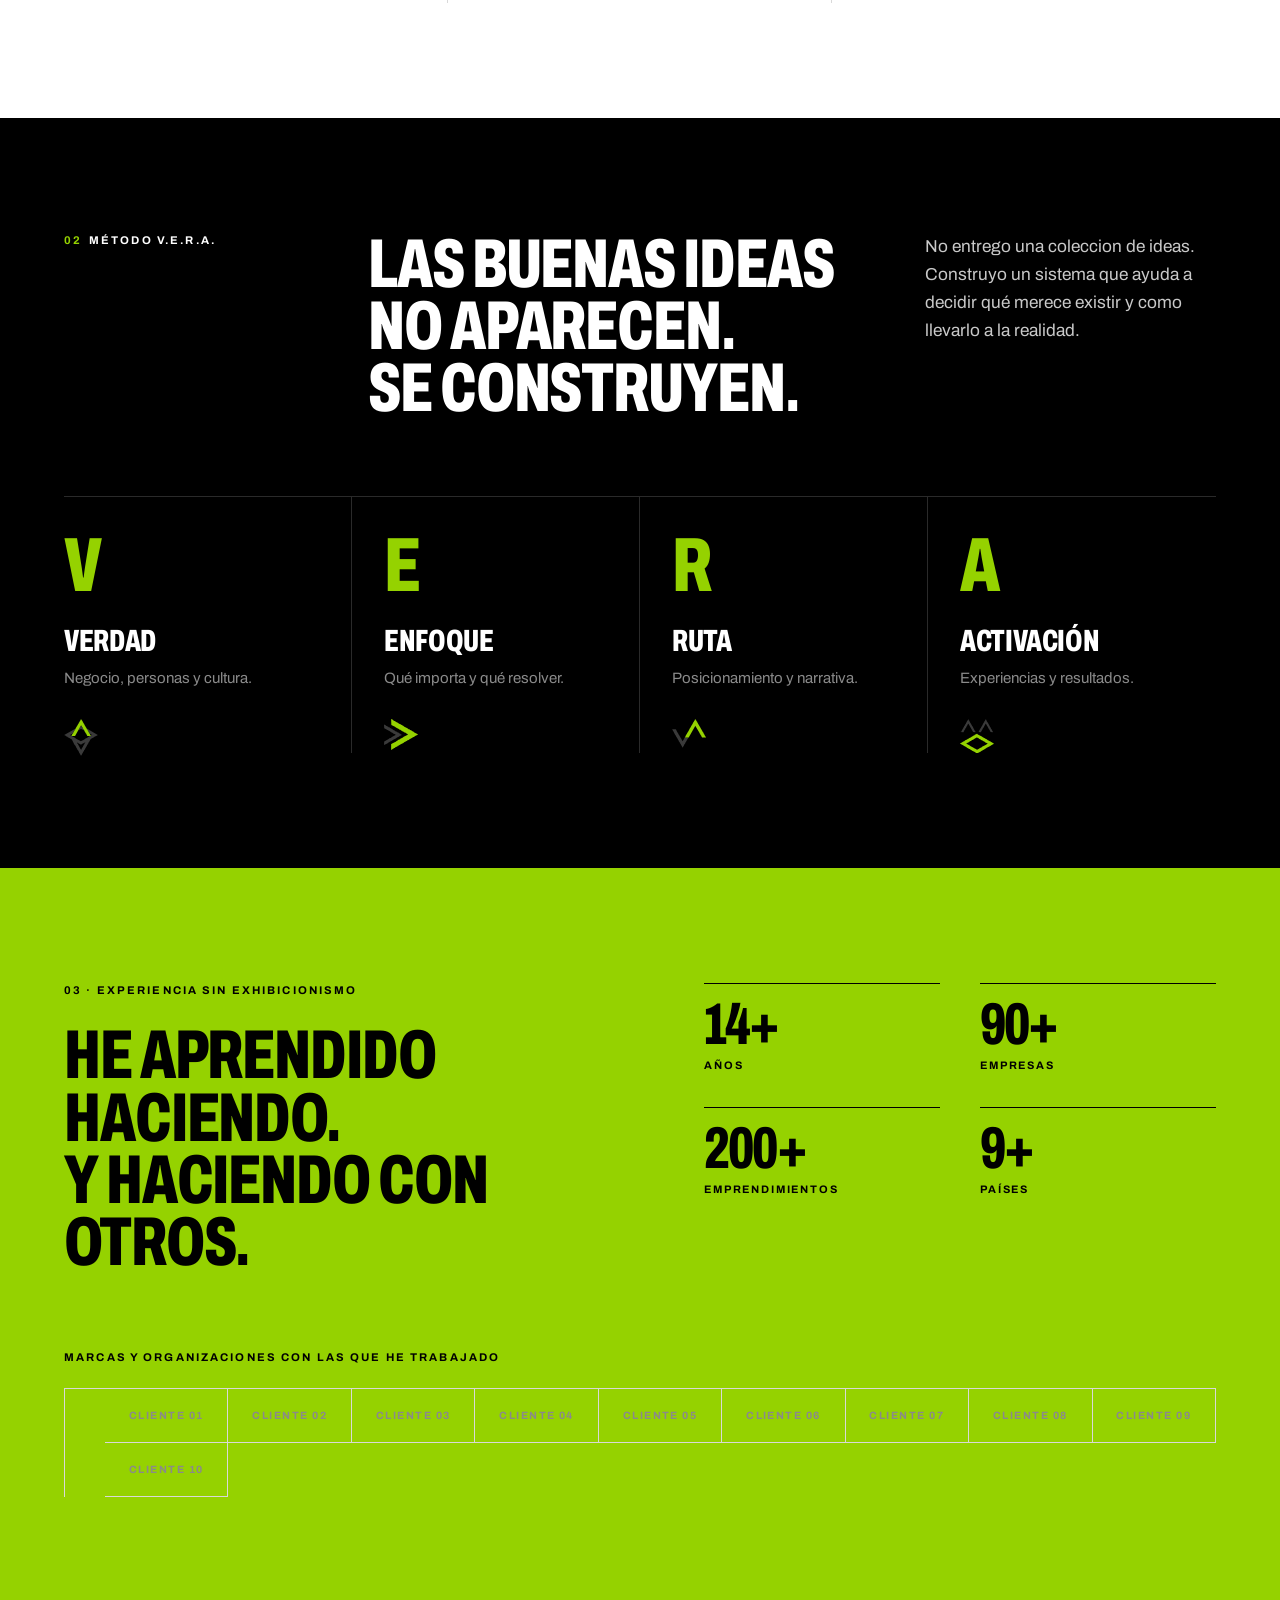
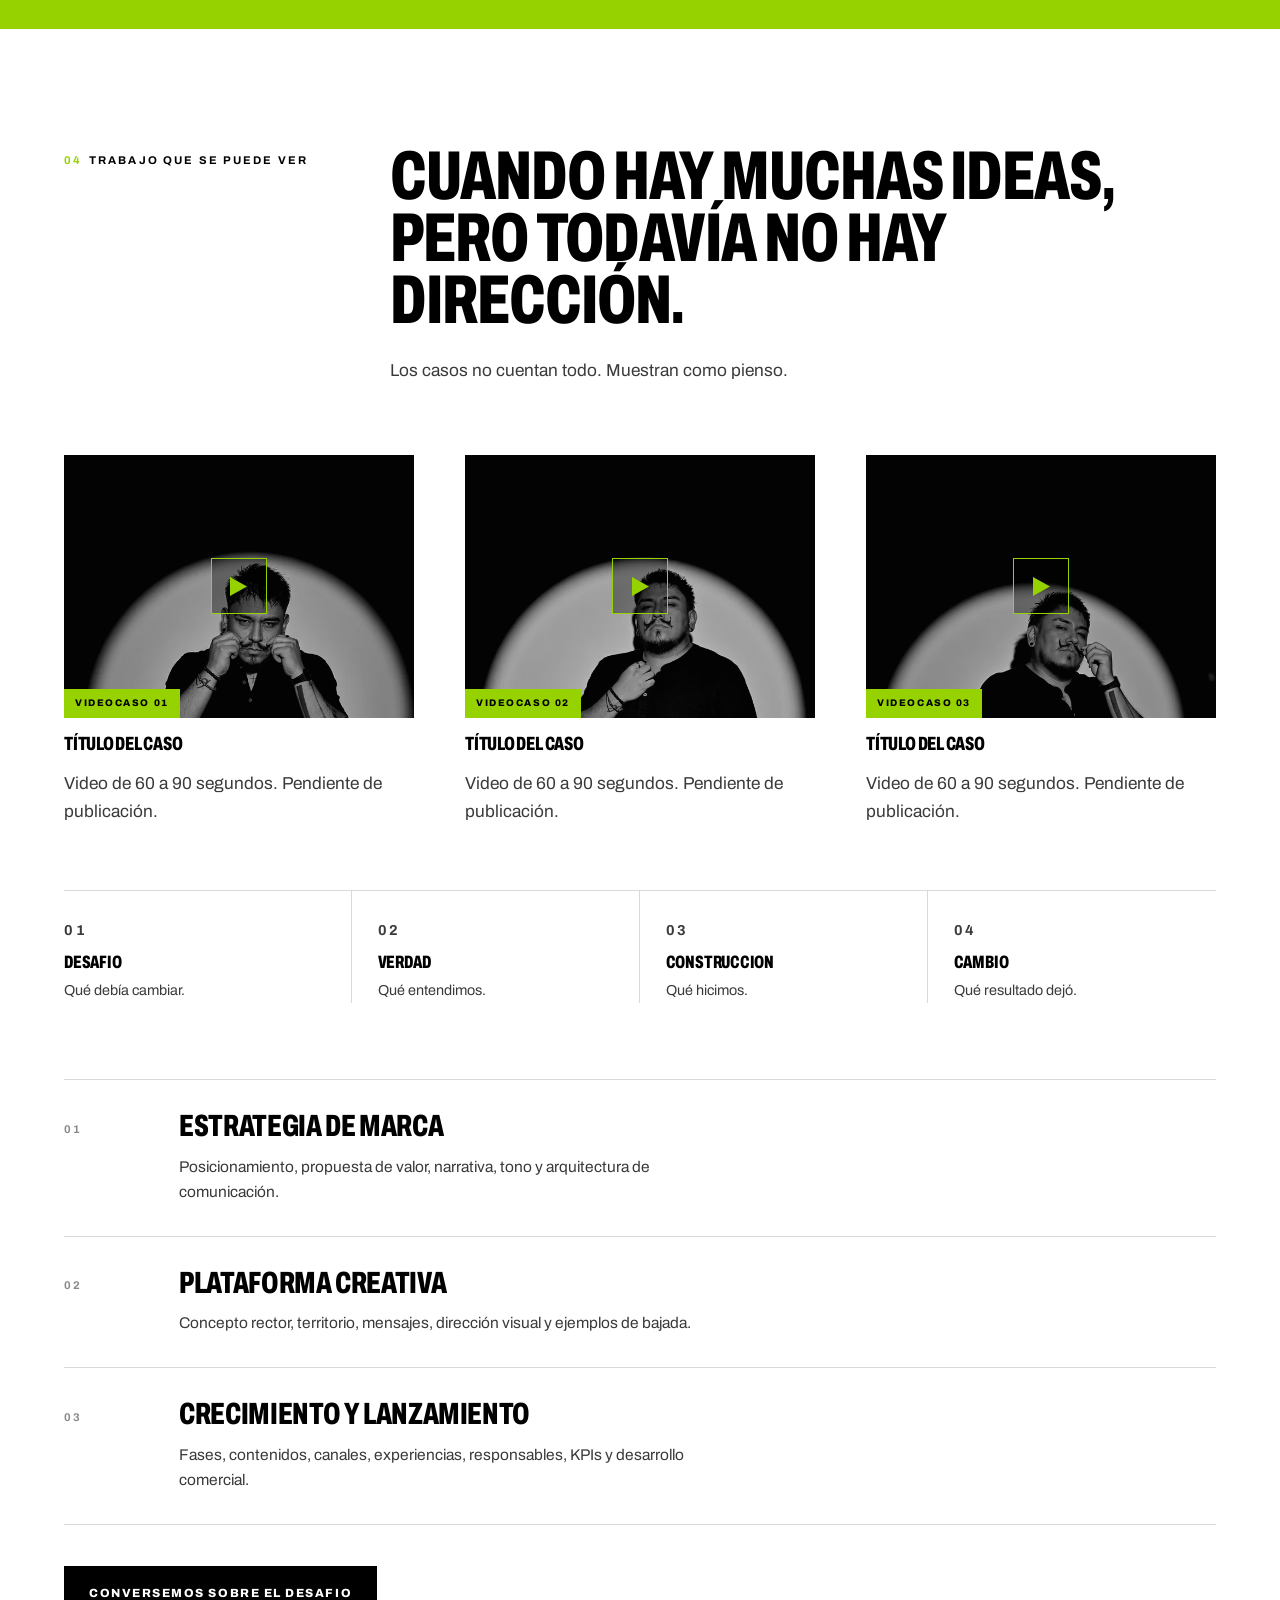
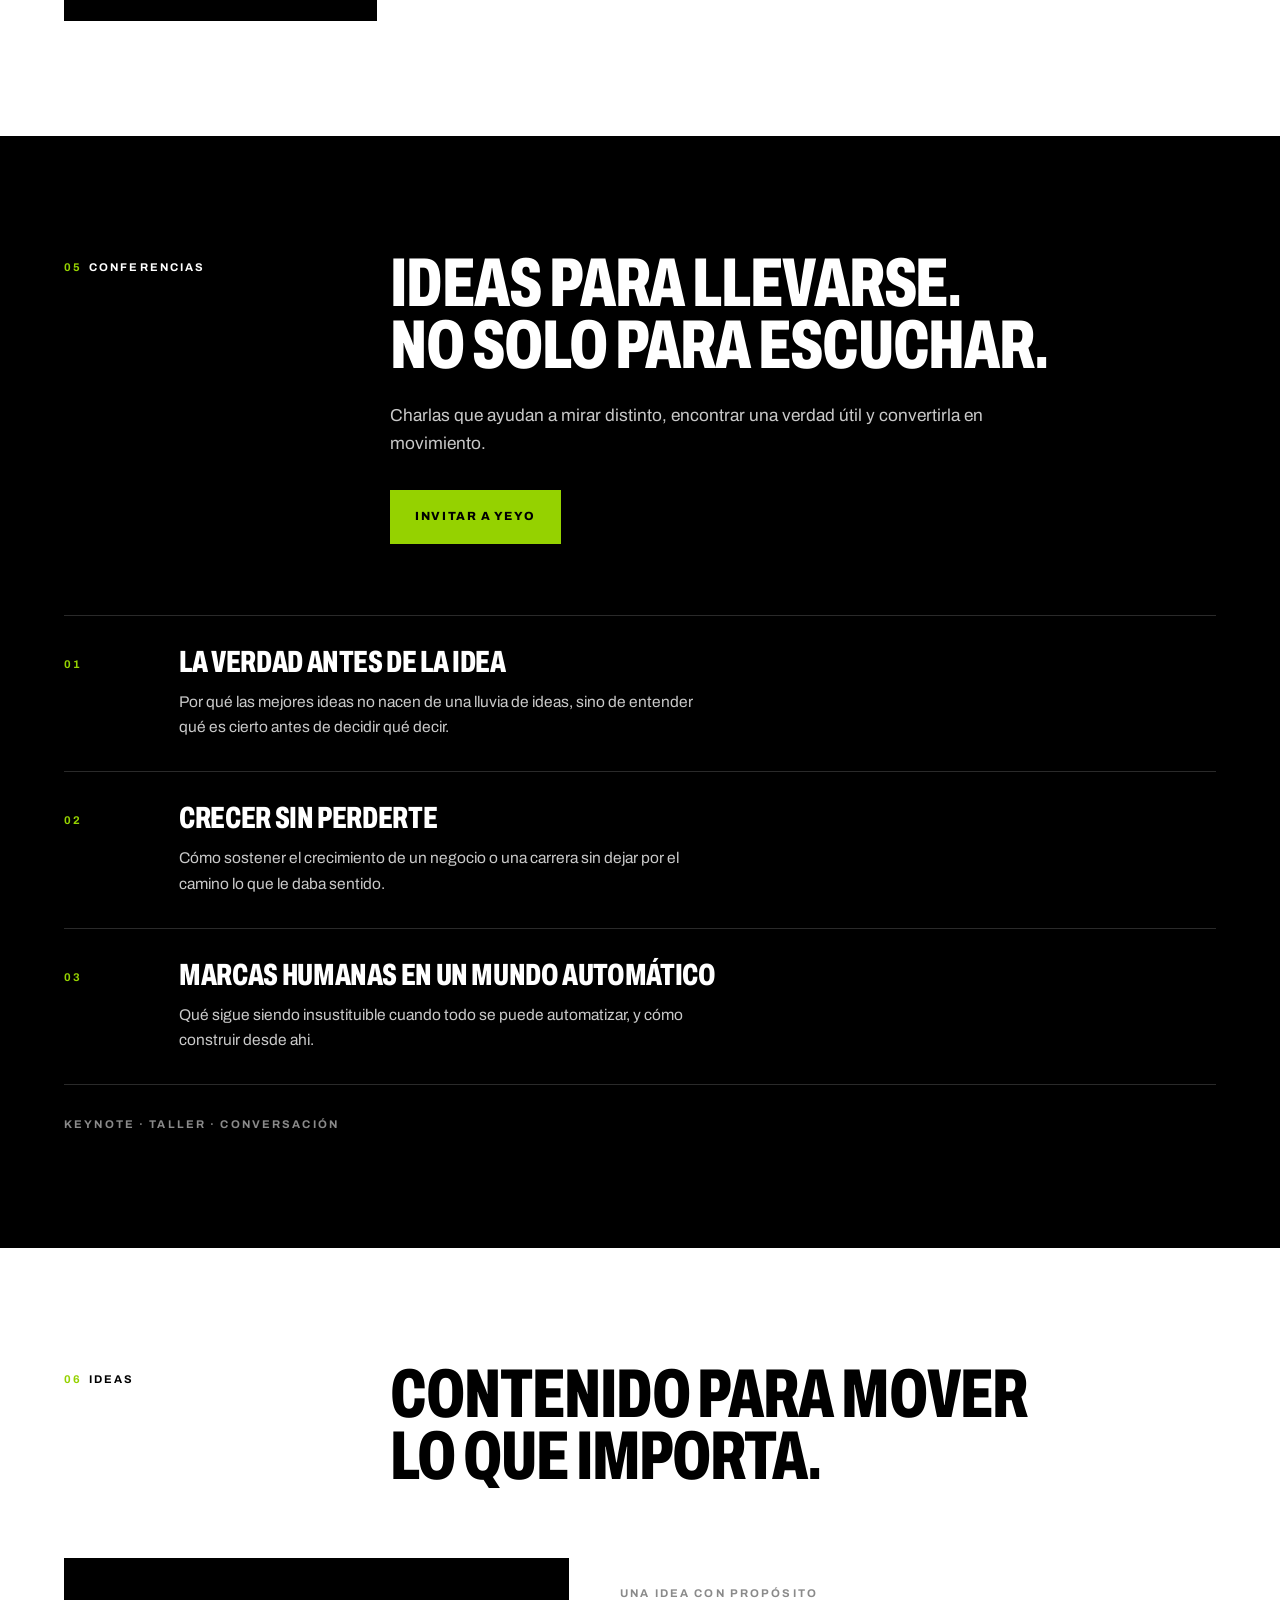
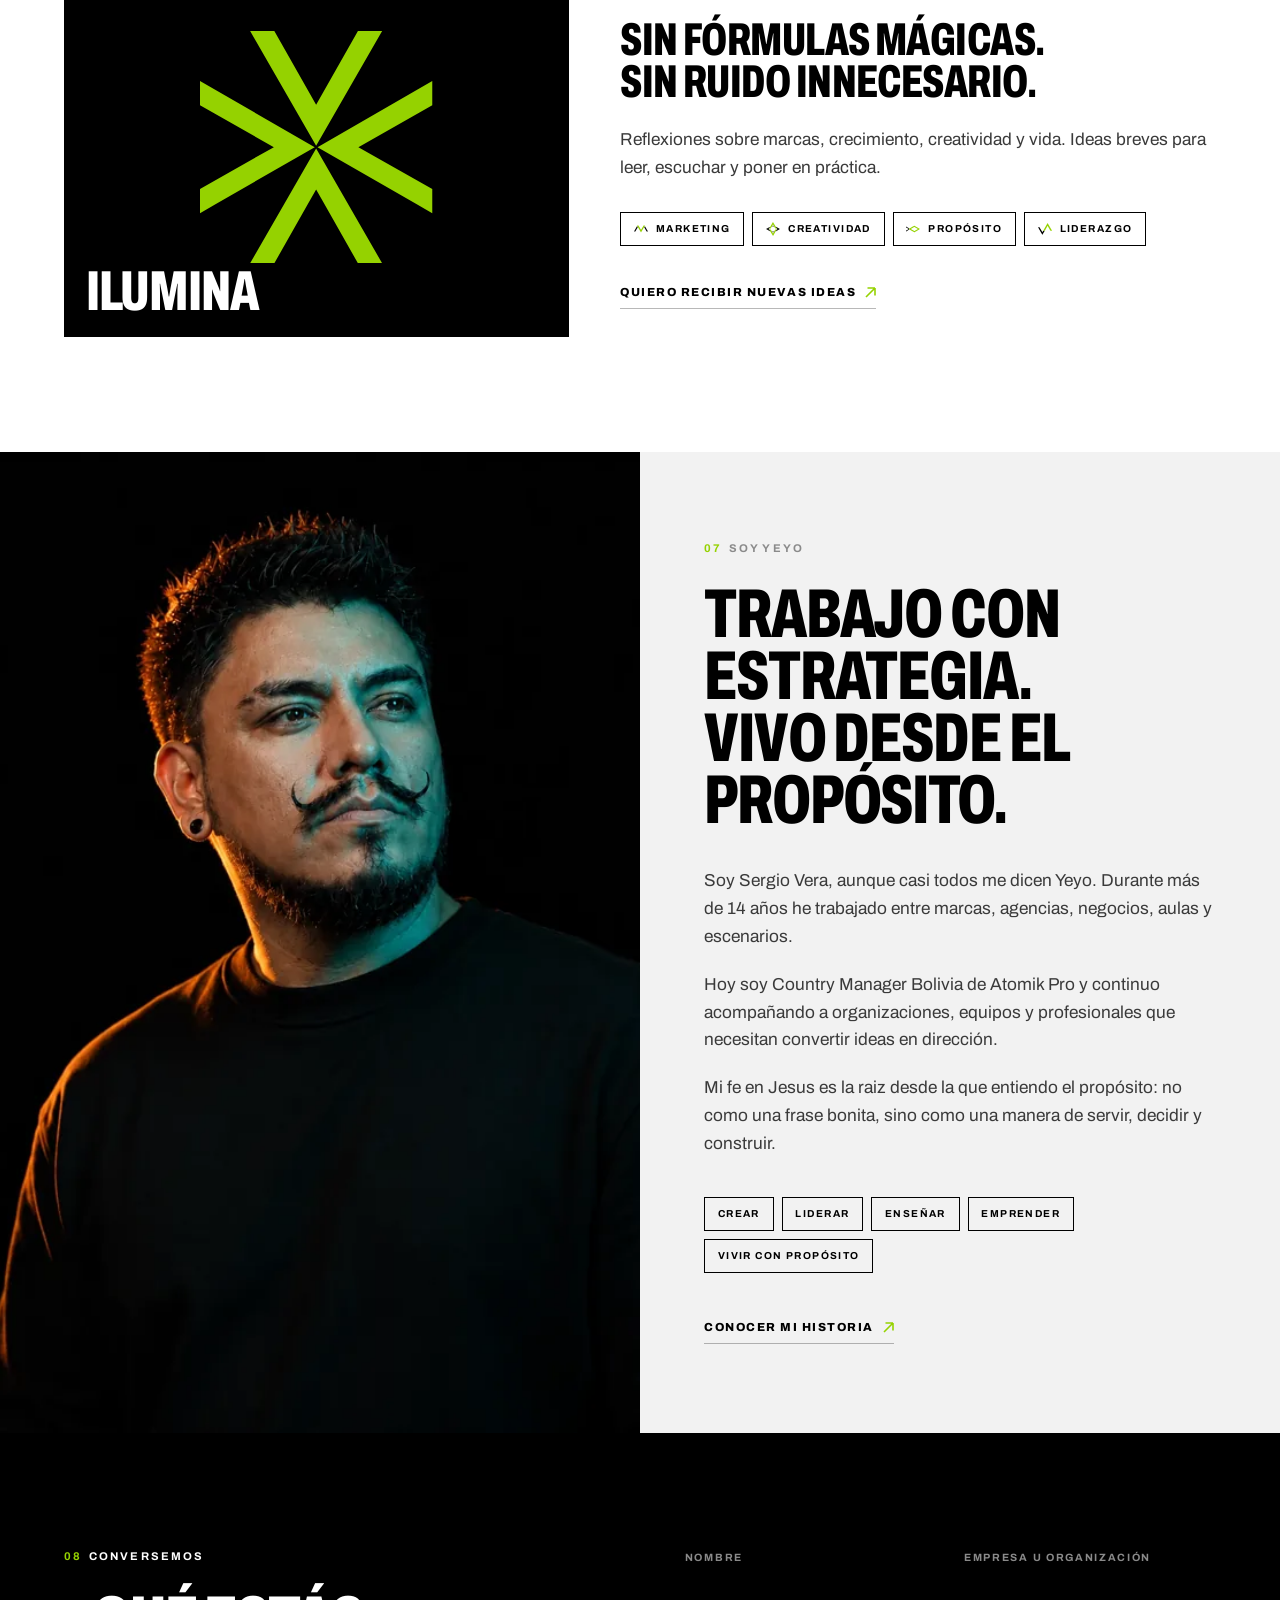
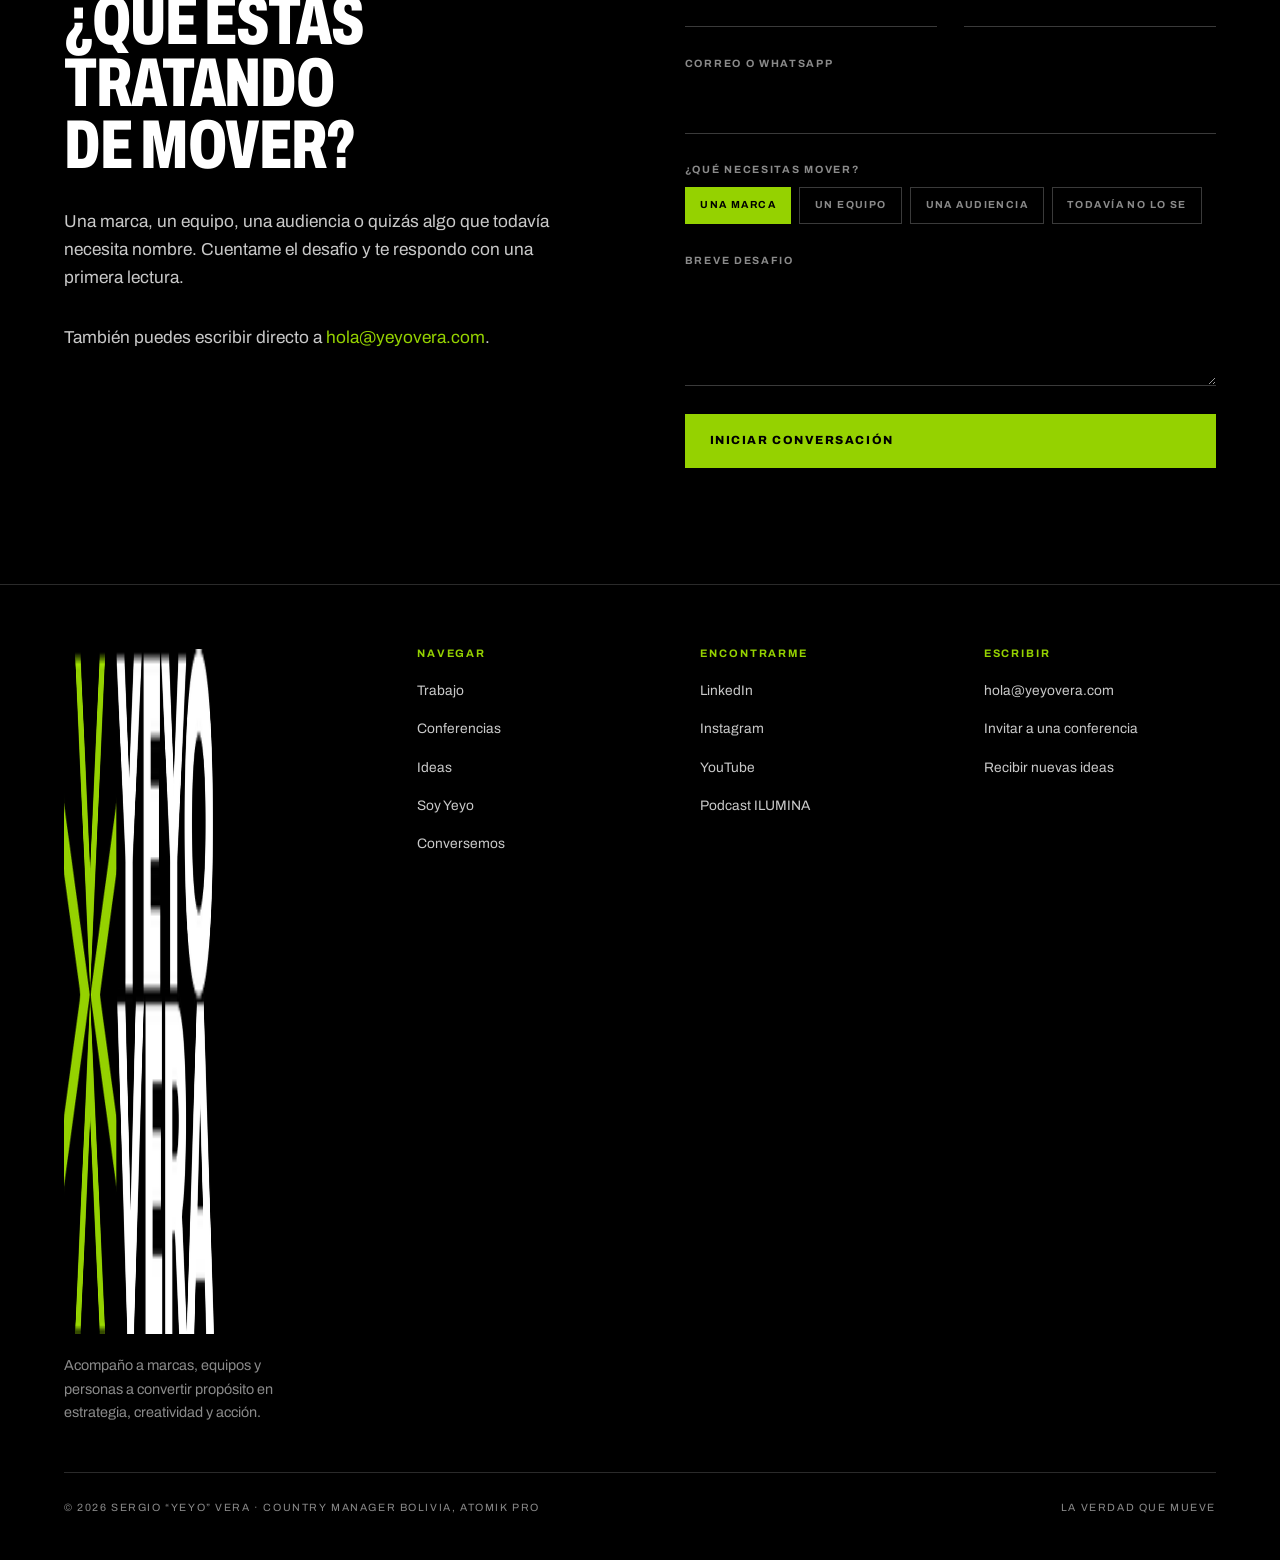
==== commit d9fe5e76: "Agranda la foto del hero La columna de la foto pasa de .72fr a 1fr y el alto de 660 a 740 px. Con ob" ====
--- a/index.html
+++ b/index.html
@@ -19,7 +19,7 @@
 <link rel="preconnect" href="https://fonts.googleapis.com">
 <link rel="preconnect" href="https://fonts.gstatic.com" crossorigin>
 <link rel="stylesheet" href="https://fonts.googleapis.com/css2?family=Archivo:wdth,wght@62..125,100..900&display=swap">
-<link rel="stylesheet" href="assets/css/style.css?v=cde87a2c">
+<link rel="stylesheet" href="assets/css/style.css?v=4e064639">
 <script type="application/ld+json">{
  "@context":"https://schema.org",
  "@type":"Person",
--- a/assets/css/style.css
+++ b/assets/css/style.css
@@ -74,7 +74,7 @@
   text-wrap:balance;
 }
 
-h1,.h1{font-size:clamp(2.9rem,7.6vw,8rem);letter-spacing:-.02em}
+h1,.h1{font-size:clamp(2.7rem,6.5vw,7rem);letter-spacing:-.02em}
 h2,.h2{font-size:clamp(2.3rem,5.4vw,5.4rem);letter-spacing:-.016em}
 h3,.h3{font-size:clamp(1.45rem,2.4vw,2.6rem)}
 h4,.h4{font-size:clamp(1.05rem,1.4vw,1.35rem)}
@@ -287,7 +287,7 @@
   padding:clamp(3rem,6vw,6rem) var(--pad) clamp(2.5rem,4vw,4rem);
   min-height:calc(100svh - var(--header-h));
   display:grid;
-  grid-template-columns:minmax(0,1.62fr) minmax(250px,.72fr);
+  grid-template-columns:minmax(0,1.35fr) minmax(290px,1fr);
   gap:var(--gutter);
   align-items:end;
   overflow:hidden;
@@ -325,7 +325,7 @@
   border:0;
   object-fit:contain;
   object-position:bottom center;
-  height:min(72vh,660px);
+  height:min(78vh,740px);
 }
 .hero__figura--recorte .hero__pie{
   border-top:1px solid var(--linea-oscura);
@@ -877,9 +877,9 @@
   .hamburguesa{display:block}
 
   .hero{grid-template-columns:1fr;min-height:0;padding-top:3rem;align-items:start}
-  .hero__figura{max-width:430px;margin-left:auto;width:100%}
+  .hero__figura{max-width:520px;margin-left:auto;width:100%}
   .hero__figura img{height:min(52vh,460px)}
-  .hero__figura--recorte img{height:min(48vh,420px)}
+  .hero__figura--recorte img{height:min(56vh,500px)}
   .hero__marca{right:-28vw;top:-8vw;width:74vw}
 
   .encabezado,.metodo__intro,.prueba,.idea-destacada,.sobre,.contacto,
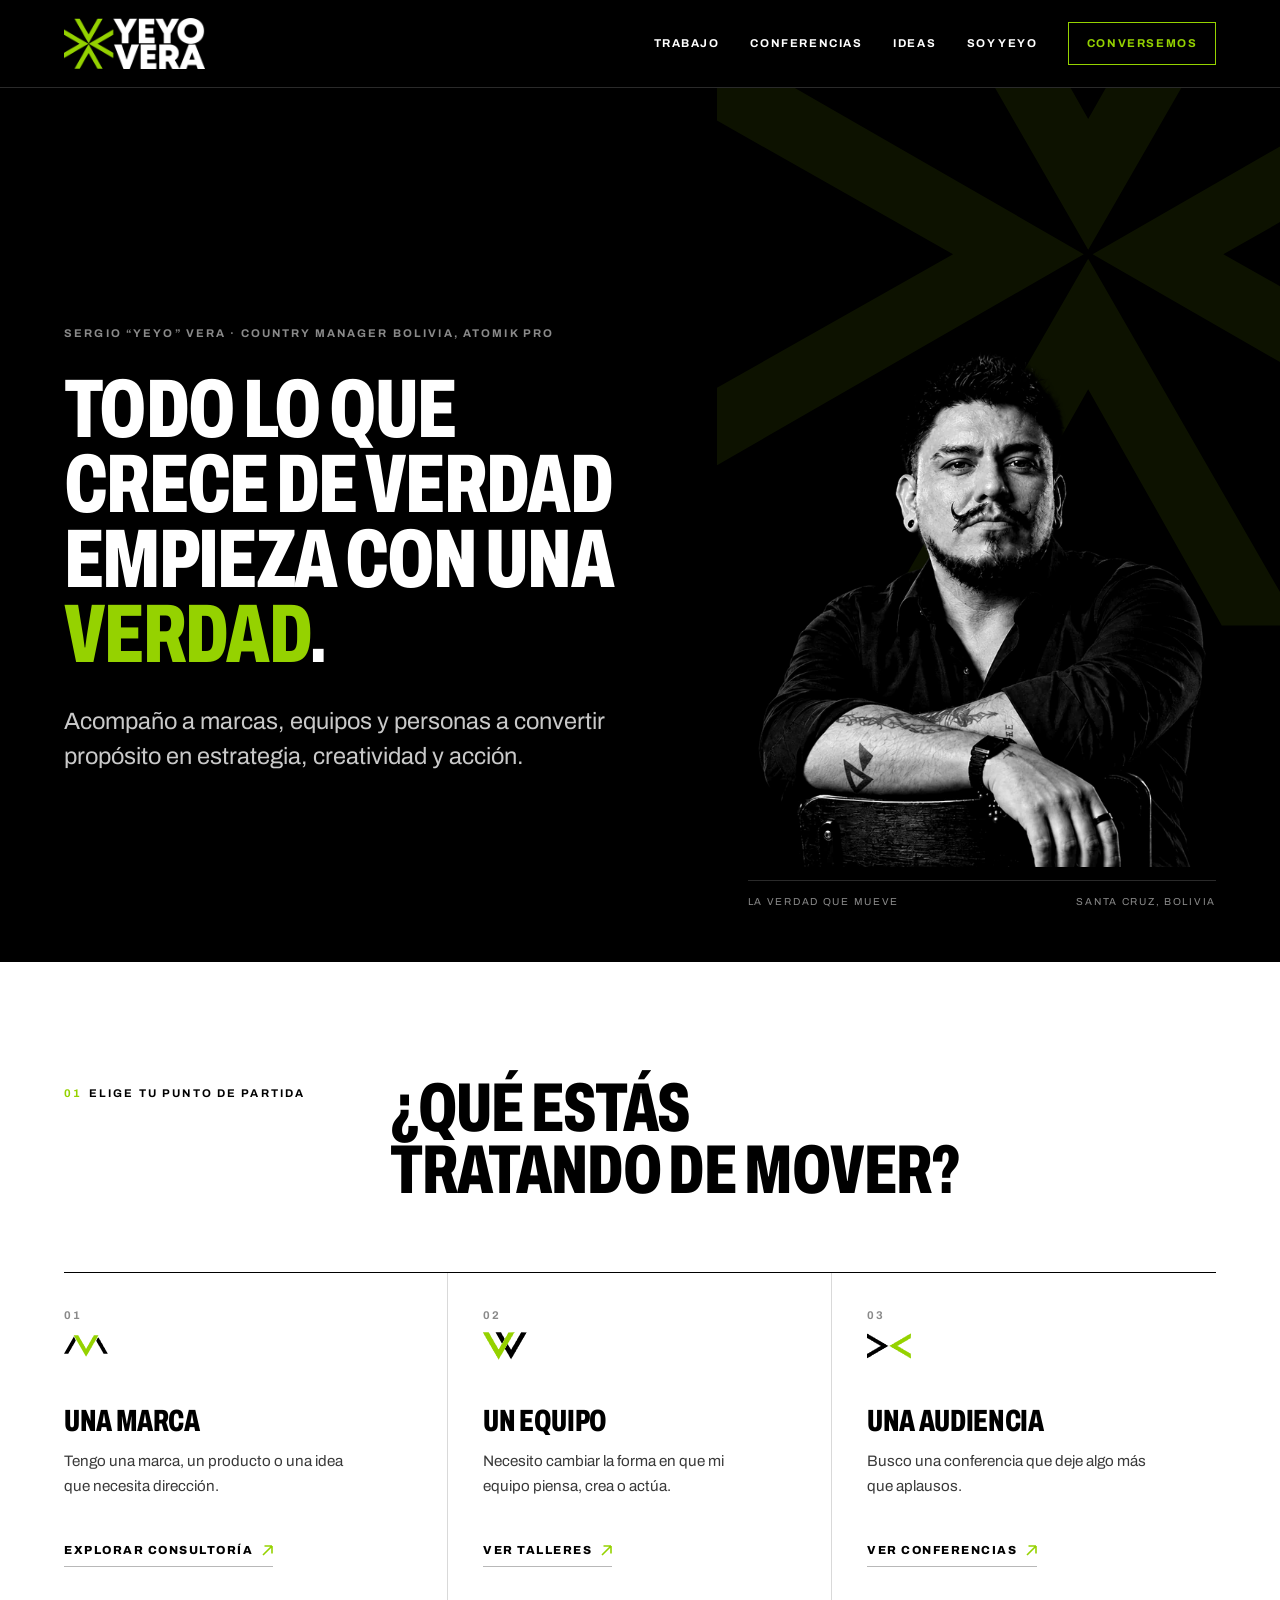
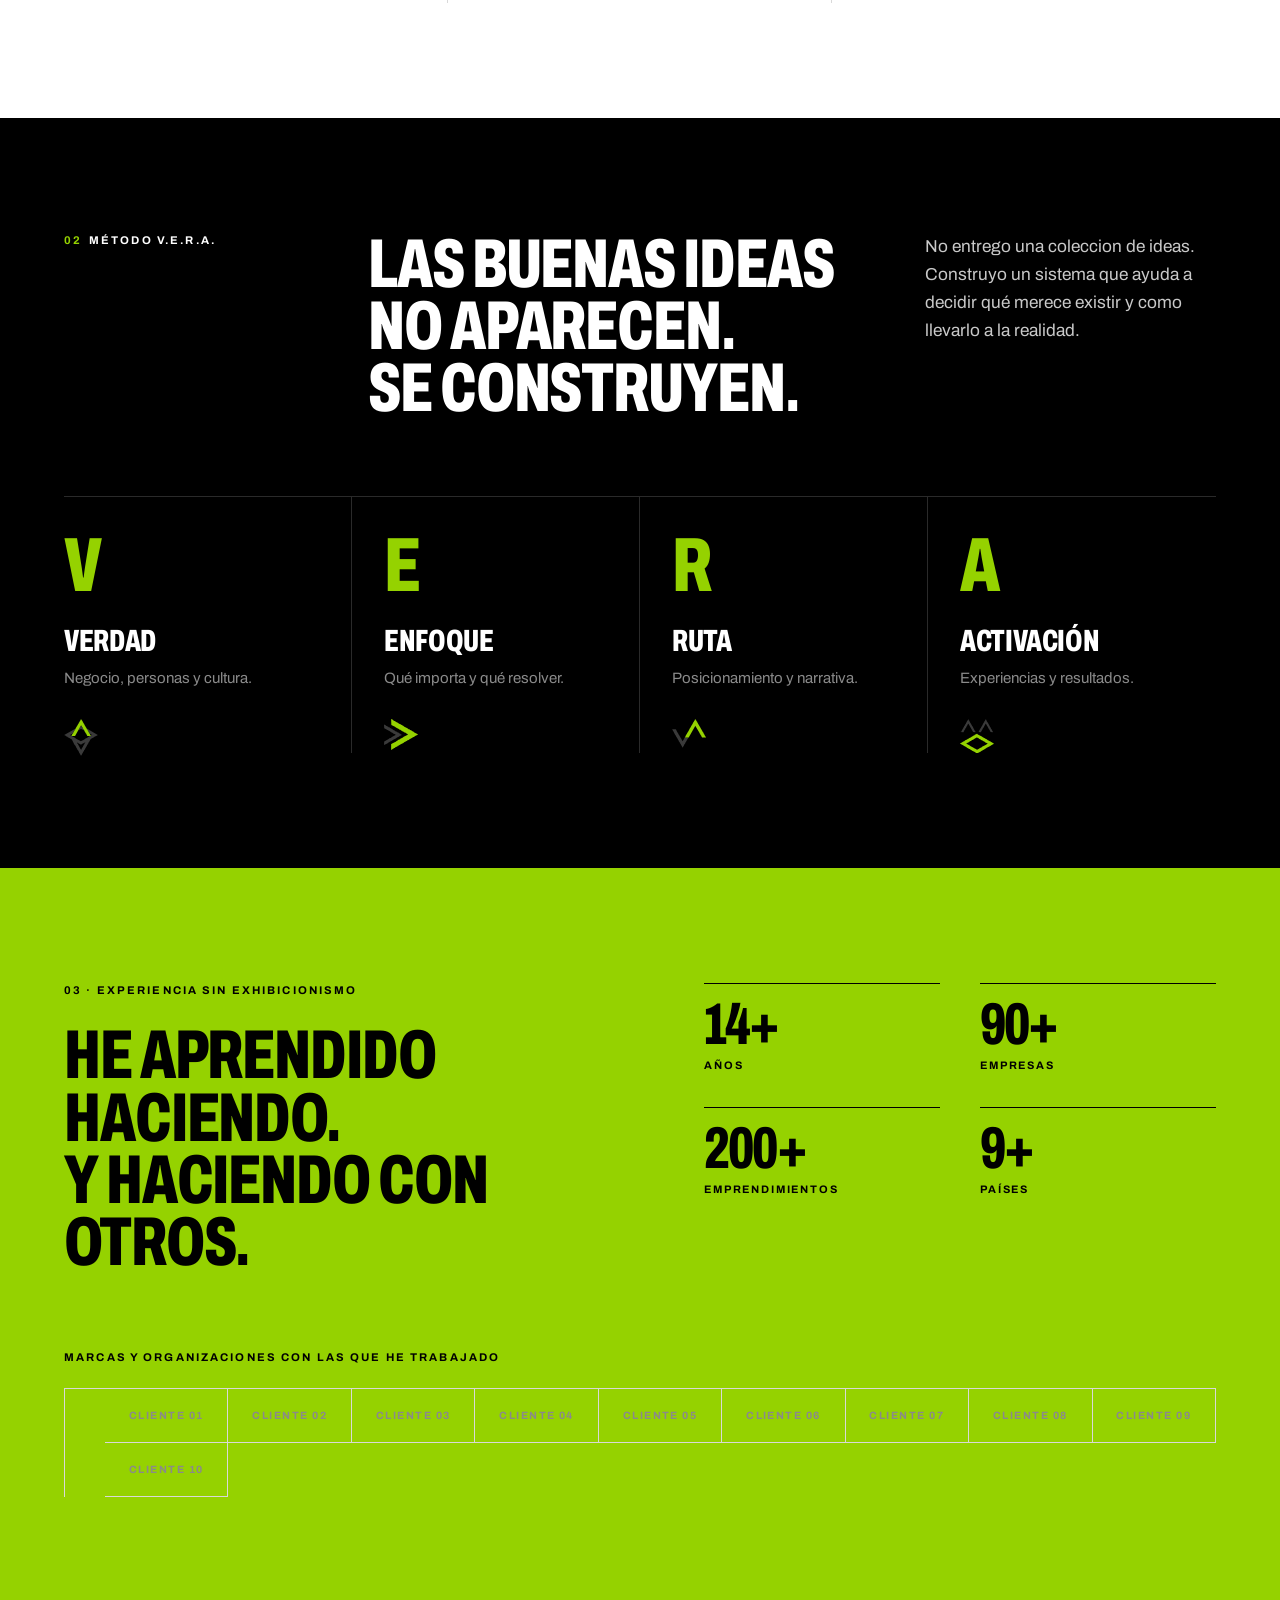
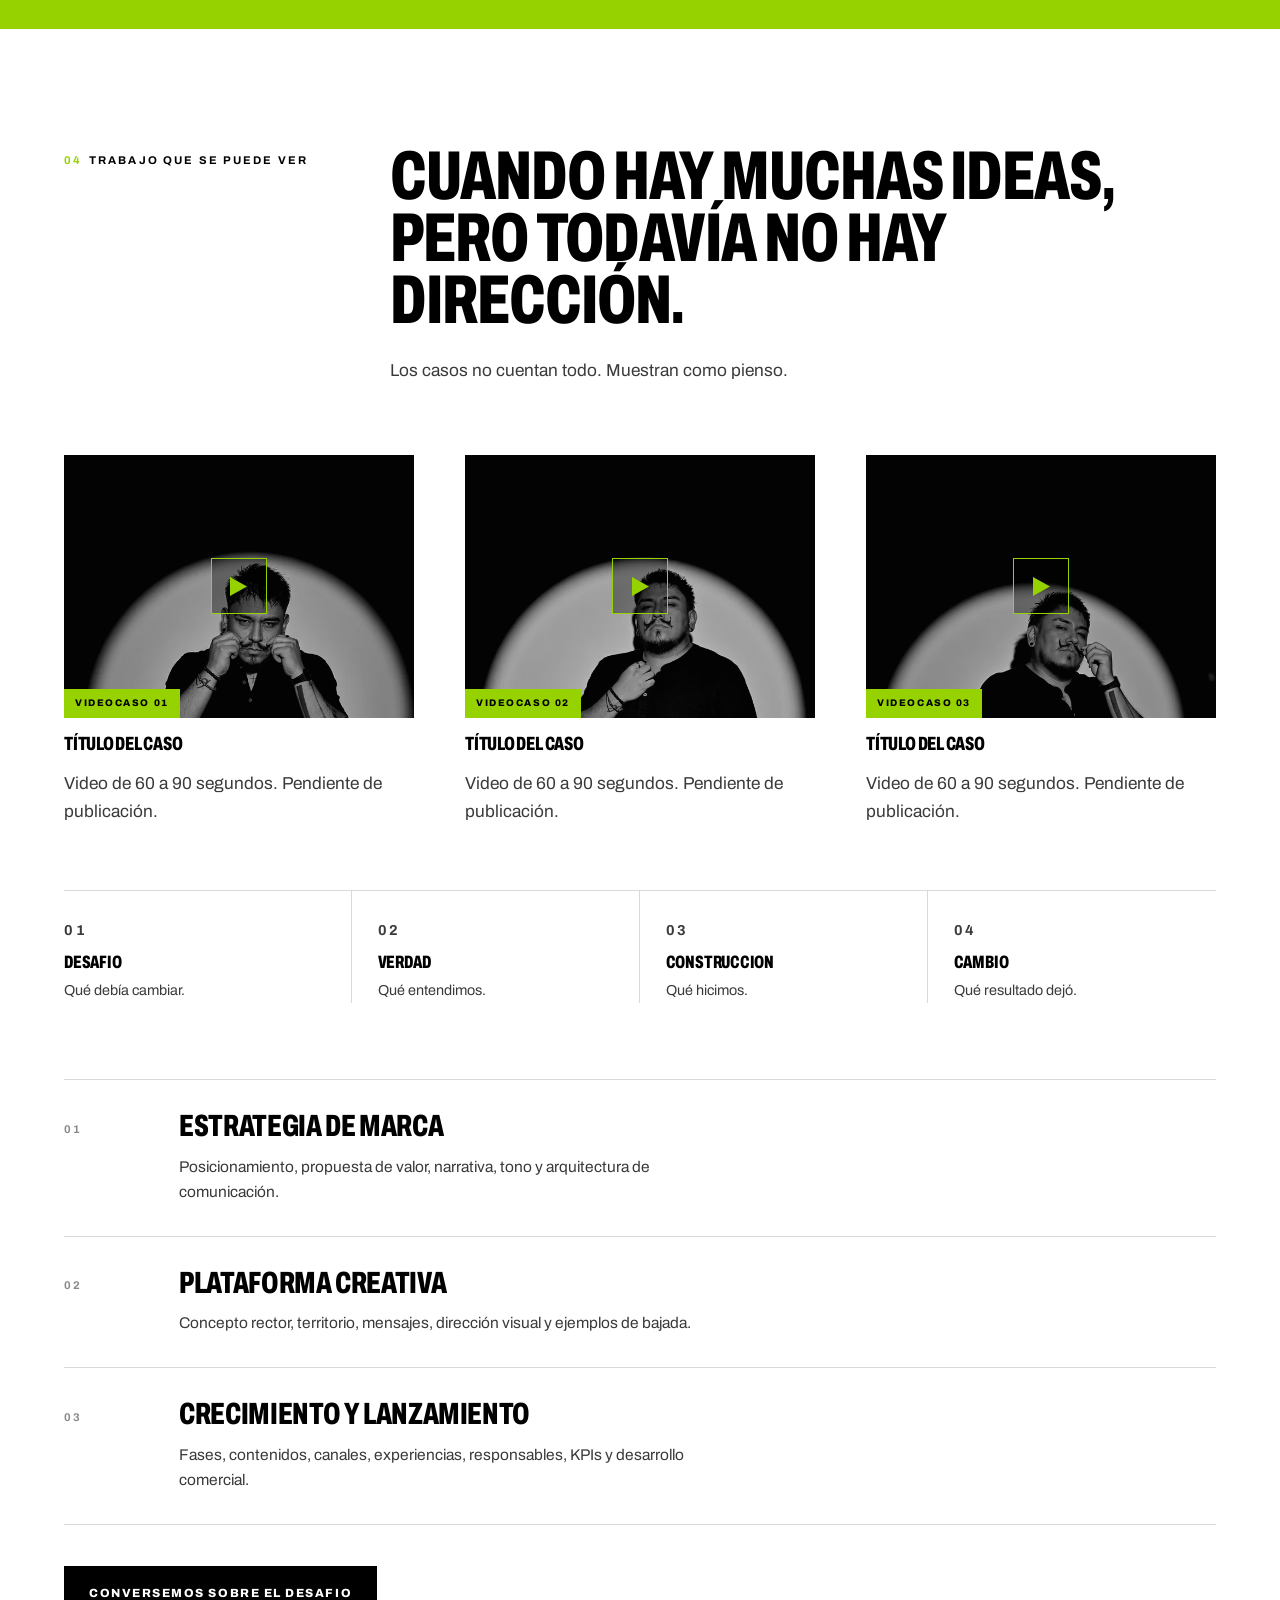
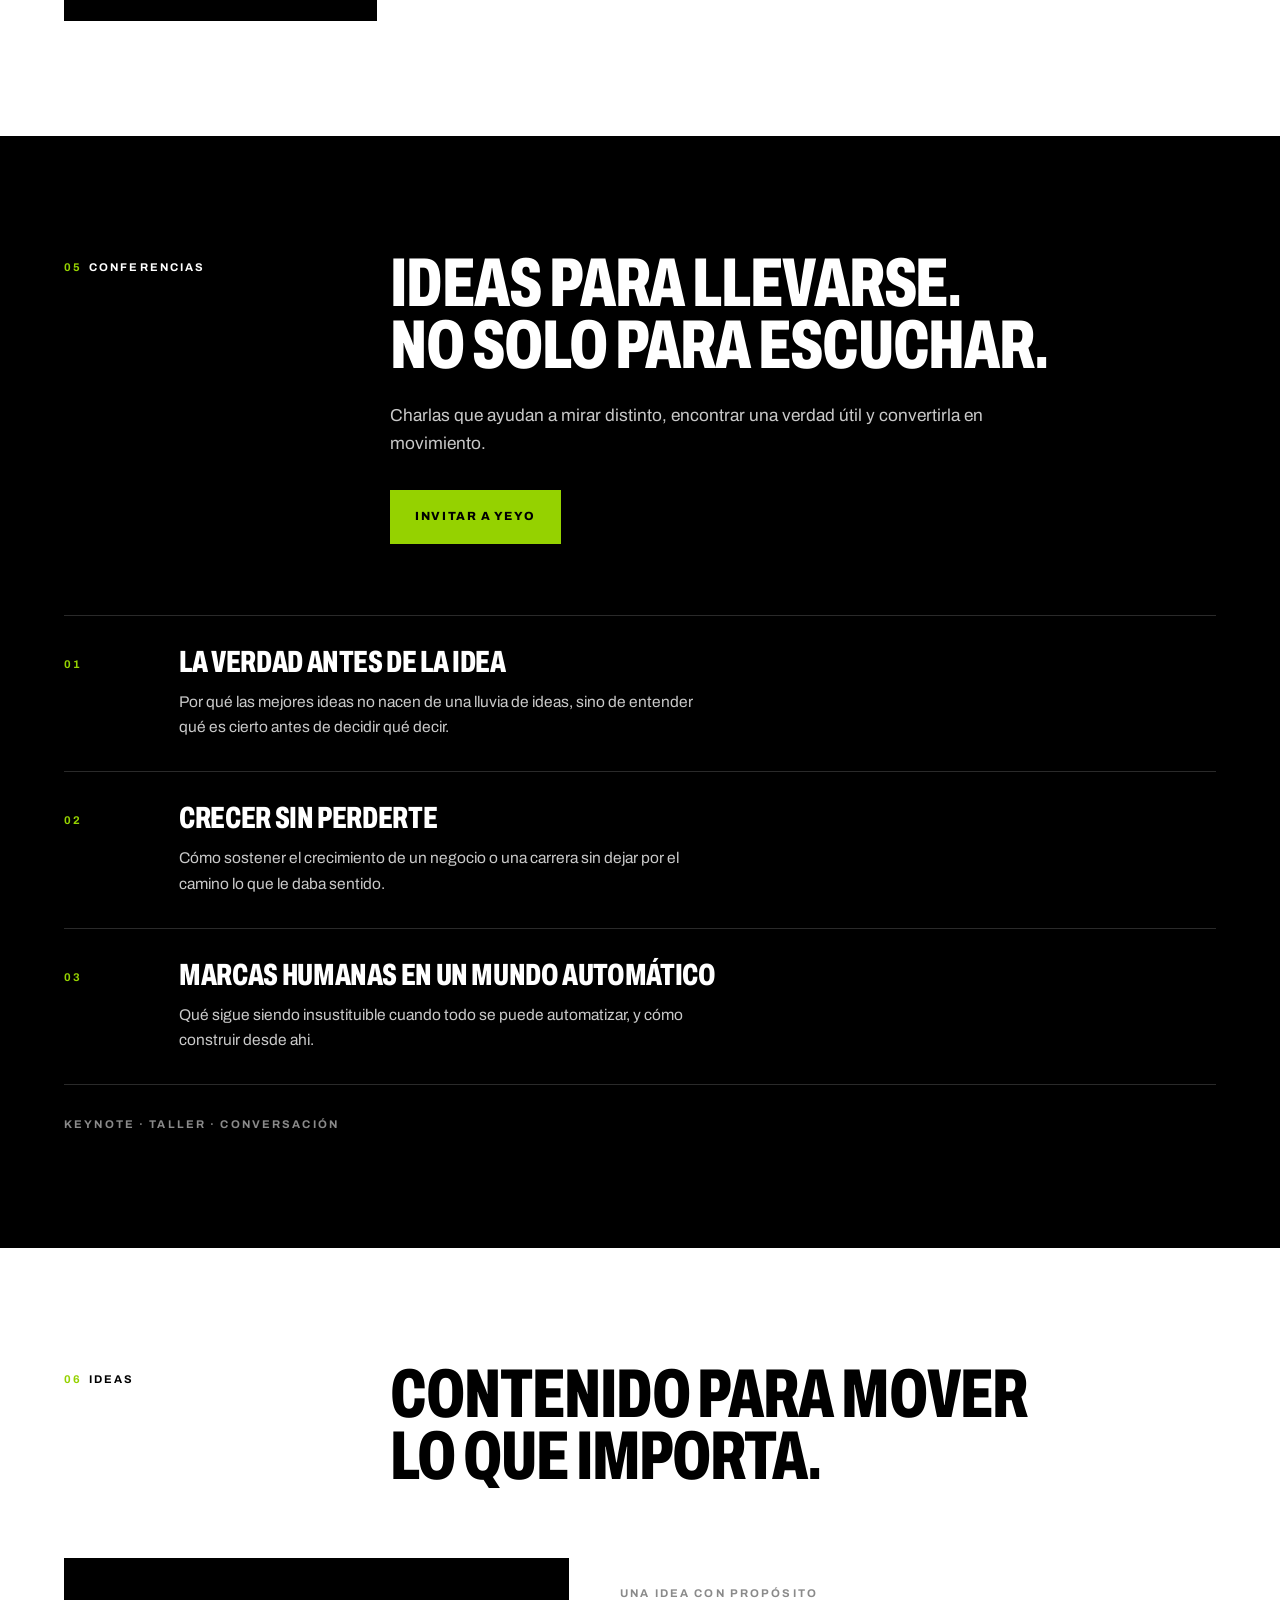
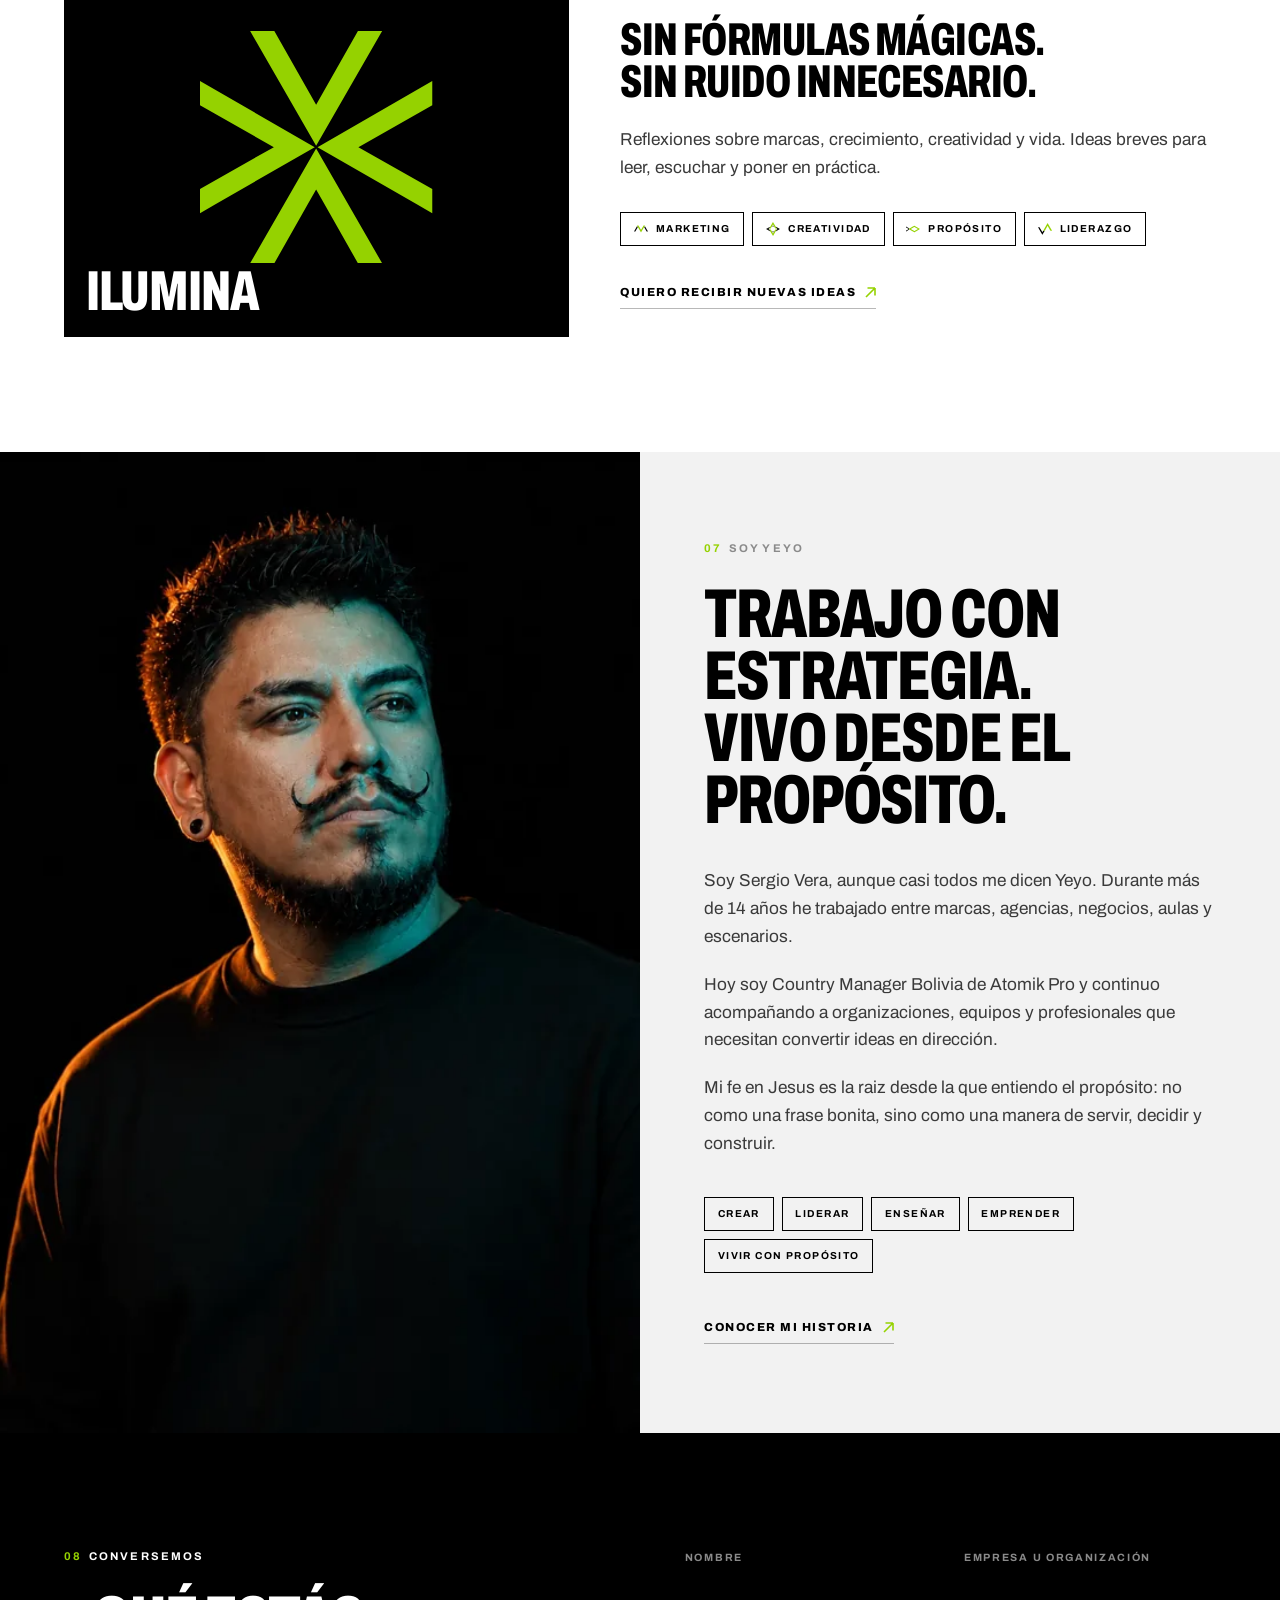
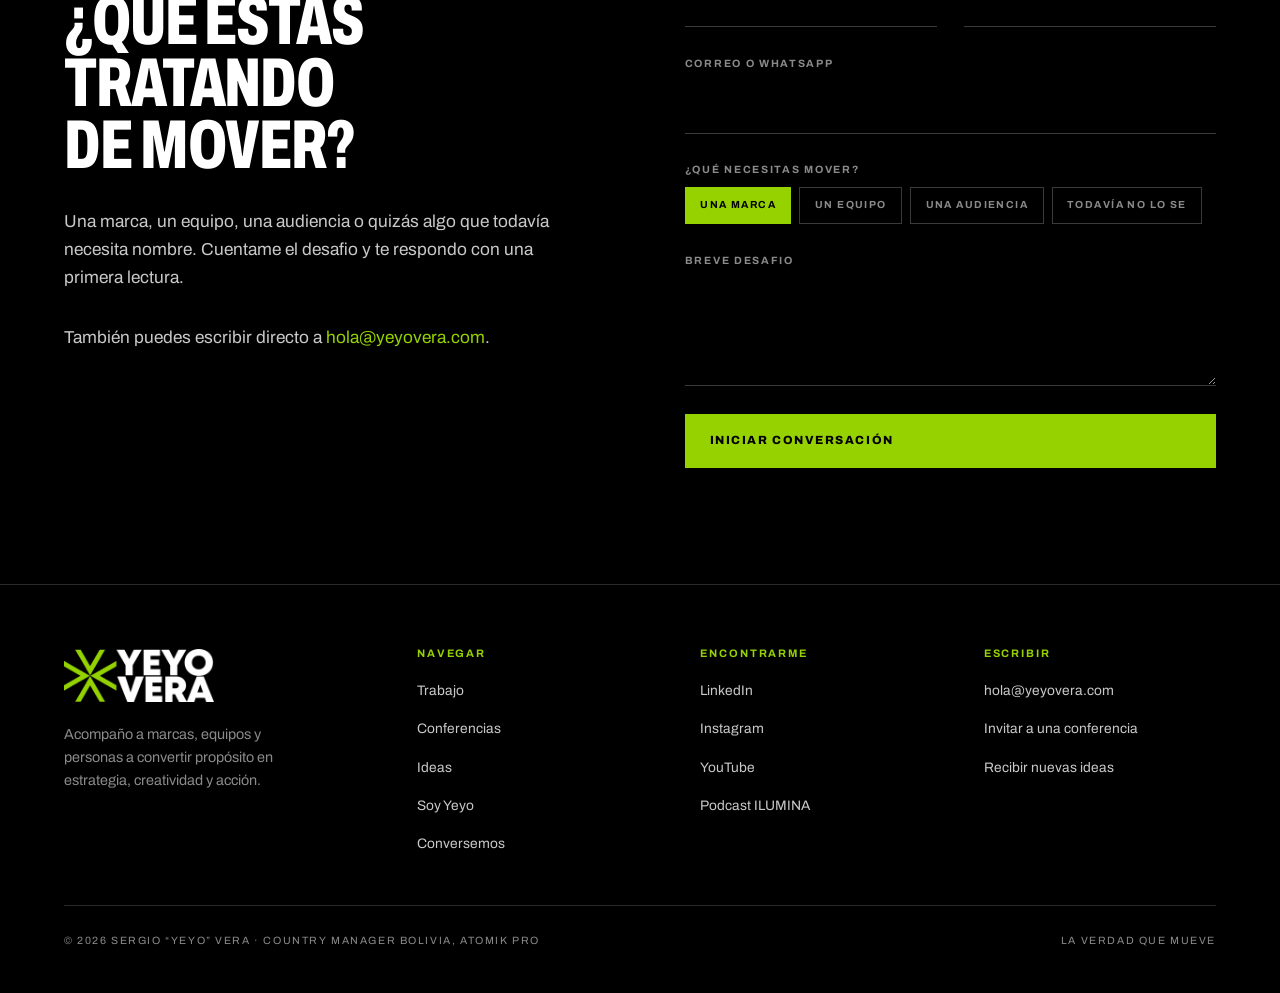
==== commit 522bf617: "Arregla el logotipo del pie y el avatar del 404 El logotipo del pie salía estirado a lo alto: la reg" ====
--- a/index.html
+++ b/index.html
@@ -15,11 +15,11 @@
 <meta property="og:url" content="https://yeyovera.com/index.html">
 <meta property="og:image" content="https://yeyovera.com/assets/img/foto/home-color.jpg">
 <meta name="twitter:card" content="summary_large_image">
-<link rel="icon" href="assets/img/favicon.svg" type="image/svg+xml">
+<link rel="icon" href="assets/img/favicon.svg?v=45747e34" type="image/svg+xml">
 <link rel="preconnect" href="https://fonts.googleapis.com">
 <link rel="preconnect" href="https://fonts.gstatic.com" crossorigin>
 <link rel="stylesheet" href="https://fonts.googleapis.com/css2?family=Archivo:wdth,wght@62..125,100..900&display=swap">
-<link rel="stylesheet" href="assets/css/style.css?v=4e064639">
+<link rel="stylesheet" href="assets/css/style.css?v=82fdd091">
 <script type="application/ld+json">{
  "@context":"https://schema.org",
  "@type":"Person",
@@ -38,7 +38,7 @@
 </head>
 <body>
 <header class="cabecera">
-  <a class="marca" href="index.html" aria-label="Yeyo Vera, ir al inicio"><img src="assets/img/logo-neg-480.png" srcset="assets/img/logo-neg-320.png 320w, assets/img/logo-neg-480.png 480w, assets/img/logo-neg-640.png 640w" sizes="(max-width:900px) 122px, 158px" alt="Yeyo Vera" width="1926" height="685" decoding="async"></a>
+  <a class="marca" href="index.html" aria-label="Yeyo Vera, ir al inicio"><img src="assets/img/logo-neg-480.png?v=49e8ae4a" srcset="assets/img/logo-neg-320.png?v=2b30236c 320w, assets/img/logo-neg-480.png?v=49e8ae4a 480w, assets/img/logo-neg-640.png?v=3989f7be 640w" sizes="(max-width:900px) 122px, 158px" alt="Yeyo Vera" width="1926" height="685" decoding="async"></a>
   <nav id="menu-principal" class="menu" aria-label="Navegación principal">
     <a href="trabajo.html">Trabajo</a><a href="conferencias.html">Conferencias</a><a href="ideas.html">Ideas</a><a href="soy-yeyo.html">Soy Yeyo</a><a class="menu__cta" href="index.html#conversemos">Conversemos</a>
   </nav>
@@ -60,7 +60,7 @@
     </div>
   </div>
   <figure class="hero__figura hero__figura--recorte revelar revelar--d2" style="margin:0">
-    <img src="assets/img/foto/hero-yeyo-v-824.webp" srcset="assets/img/foto/hero-yeyo-v-640.webp 640w, assets/img/foto/hero-yeyo-v-824.webp 824w" sizes="(max-width:900px) 78vw, 34vw" alt="Sergio Yeyo Vera sentado, retrato en blanco y negro" width="824" height="924" decoding="async" loading="eager" fetchpriority="high">
+    <img src="assets/img/foto/hero-yeyo-v-824.webp?v=ae0ed8f8" srcset="assets/img/foto/hero-yeyo-v-640.webp?v=d1f311c4 640w, assets/img/foto/hero-yeyo-v-824.webp?v=ae0ed8f8 824w" sizes="(max-width:900px) 78vw, 34vw" alt="Sergio Yeyo Vera sentado, retrato en blanco y negro" width="824" height="924" decoding="async" loading="eager" fetchpriority="high">
     <figcaption class="hero__pie"><span>La verdad que mueve</span><span>Santa Cruz, Bolivia</span></figcaption>
   </figure>
 </section>
@@ -151,7 +151,7 @@
 </div>
   <div class="casos"><article class="caso revelar revelar--d0">
       <a class="caso__media" href="trabajo.html#casos" aria-label="Videocaso 01: próximamente">
-        <img src="assets/img/foto/estudio-a-v-1000.webp" srcset="assets/img/foto/estudio-a-v-640.webp 640w, assets/img/foto/estudio-a-v-1000.webp 1000w, assets/img/foto/estudio-a-v-1500.webp 1500w" sizes="(max-width:900px) 92vw, 30vw" alt="Fotograma del videocaso 01" width="1000" height="1500" decoding="async" loading="lazy">
+        <img src="assets/img/foto/estudio-a-v-1000.webp?v=3f6edc02" srcset="assets/img/foto/estudio-a-v-640.webp?v=67cfb606 640w, assets/img/foto/estudio-a-v-1000.webp?v=3f6edc02 1000w, assets/img/foto/estudio-a-v-1500.webp?v=9617cecd 1500w" sizes="(max-width:900px) 92vw, 30vw" alt="Fotograma del videocaso 01" width="1000" height="1500" decoding="async" loading="lazy">
         <span class="caso__play"><svg width="17" height="19" viewBox="0 0 17 19" fill="currentColor" aria-hidden="true"><path d="M0 0l17 9.5L0 19z"/></svg></span>
         <span class="caso__etiqueta">Videocaso 01</span>
       </a>
@@ -159,7 +159,7 @@
       <p class="texto">Video de 60 a 90 segundos. Pendiente de publicación.</p>
     </article><article class="caso revelar revelar--d1">
       <a class="caso__media" href="trabajo.html#casos" aria-label="Videocaso 02: próximamente">
-        <img src="assets/img/foto/estudio-c-v-1000.webp" srcset="assets/img/foto/estudio-c-v-640.webp 640w, assets/img/foto/estudio-c-v-1000.webp 1000w, assets/img/foto/estudio-c-v-1500.webp 1500w" sizes="(max-width:900px) 92vw, 30vw" alt="Fotograma del videocaso 02" width="1000" height="1500" decoding="async" loading="lazy">
+        <img src="assets/img/foto/estudio-c-v-1000.webp?v=0cb585c0" srcset="assets/img/foto/estudio-c-v-640.webp?v=3f74a414 640w, assets/img/foto/estudio-c-v-1000.webp?v=0cb585c0 1000w, assets/img/foto/estudio-c-v-1500.webp?v=c8e767c9 1500w" sizes="(max-width:900px) 92vw, 30vw" alt="Fotograma del videocaso 02" width="1000" height="1500" decoding="async" loading="lazy">
         <span class="caso__play"><svg width="17" height="19" viewBox="0 0 17 19" fill="currentColor" aria-hidden="true"><path d="M0 0l17 9.5L0 19z"/></svg></span>
         <span class="caso__etiqueta">Videocaso 02</span>
       </a>
@@ -167,7 +167,7 @@
       <p class="texto">Video de 60 a 90 segundos. Pendiente de publicación.</p>
     </article><article class="caso revelar revelar--d2">
       <a class="caso__media" href="trabajo.html#casos" aria-label="Videocaso 03: próximamente">
-        <img src="assets/img/foto/retrato-gesto-v-1000.webp" srcset="assets/img/foto/retrato-gesto-v-640.webp 640w, assets/img/foto/retrato-gesto-v-1000.webp 1000w, assets/img/foto/retrato-gesto-v-1500.webp 1500w" sizes="(max-width:900px) 92vw, 30vw" alt="Fotograma del videocaso 03" width="1000" height="1500" decoding="async" loading="lazy">
+        <img src="assets/img/foto/retrato-gesto-v-1000.webp?v=e6ea9a3c" srcset="assets/img/foto/retrato-gesto-v-640.webp?v=ea944306 640w, assets/img/foto/retrato-gesto-v-1000.webp?v=e6ea9a3c 1000w, assets/img/foto/retrato-gesto-v-1500.webp?v=82539b05 1500w" sizes="(max-width:900px) 92vw, 30vw" alt="Fotograma del videocaso 03" width="1000" height="1500" decoding="async" loading="lazy">
         <span class="caso__play"><svg width="17" height="19" viewBox="0 0 17 19" fill="currentColor" aria-hidden="true"><path d="M0 0l17 9.5L0 19z"/></svg></span>
         <span class="caso__etiqueta">Videocaso 03</span>
       </a>
@@ -242,7 +242,7 @@
 
 <section class="sobre" id="soy-yeyo">
   <div class="sobre__foto revelar">
-    <img src="assets/img/foto/home-color-v-1000.webp" srcset="assets/img/foto/home-color-v-640.webp 640w, assets/img/foto/home-color-v-1000.webp 1000w, assets/img/foto/home-color-v-1086.webp 1086w" sizes="(max-width:900px) 100vw, 50vw" alt="Sergio Yeyo Vera, retrato a contraluz" width="1086" height="1448" decoding="async" loading="lazy" style="object-position:center 22%">
+    <img src="assets/img/foto/home-color-v-1000.webp?v=dbe5e484" srcset="assets/img/foto/home-color-v-640.webp?v=f4080f52 640w, assets/img/foto/home-color-v-1000.webp?v=dbe5e484 1000w, assets/img/foto/home-color-v-1086.webp?v=ab1a15f0 1086w" sizes="(max-width:900px) 100vw, 50vw" alt="Sergio Yeyo Vera, retrato a contraluz" width="1086" height="1448" decoding="async" loading="lazy" style="object-position:center 22%">
   </div>
   <div class="sobre__copy revelar revelar--d1">
     <p class="kicker kicker--tenue"><span class="n">07</span>Soy Yeyo</p>
@@ -263,7 +263,7 @@
       <p class="texto texto--claro" style="margin-top:2rem">Una marca, un equipo, una audiencia o quizás algo que todavía necesita nombre. Cuentame el desafio y te respondo con una primera lectura.</p>
       <p class="texto texto--claro" style="margin-top:2rem">También puedes escribir directo a <a href="mailto:hola@yeyovera.com" style="color:var(--verde)">hola@yeyovera.com</a>.</p>
     </div>
-    <form class="formulario revelar revelar--d1" data-form="contacto" data-destino="hola@yeyovera.com" novalidate>
+    <form class="formulario revelar revelar--d1" data-form="contacto" data-destino="hola@yeyovera.com" data-endpoint="https://formsubmit.co/ajax/hola@yeyovera.com" novalidate>
       <div class="campo--doble">
         <div class="campo">
           <label for="c-nombre">Nombre</label>
@@ -291,7 +291,7 @@
         <label for="c-desafio">Breve desafio</label>
         <textarea id="c-desafio" name="Desafio" rows="3" required></textarea>
       </div>
-      <p class="miel" aria-hidden="true"><label>No llenar<input type="text" name="website" tabindex="-1" autocomplete="off"></label></p>
+      <p class="miel" aria-hidden="true"><label>No llenar<input type="text" name="_honey" tabindex="-1" autocomplete="off"></label></p>
       <button class="btn btn--verde" type="submit"><span>Iniciar conversación</span></button>
       <p class="respuesta" role="status" hidden></p>
     </form>
@@ -302,7 +302,7 @@
 <footer class="pie">
   <div class="pie__top">
     <div class="pie__marca">
-      <img src="assets/img/logo-neg-480.png" srcset="assets/img/logo-neg-320.png 320w, assets/img/logo-neg-480.png 480w, assets/img/logo-neg-640.png 640w" sizes="(max-width:900px) 122px, 158px" alt="Yeyo Vera" width="1926" height="685" decoding="async">
+      <img src="assets/img/logo-neg-480.png?v=49e8ae4a" srcset="assets/img/logo-neg-320.png?v=2b30236c 320w, assets/img/logo-neg-480.png?v=49e8ae4a 480w, assets/img/logo-neg-640.png?v=3989f7be 640w" sizes="150px" alt="Yeyo Vera" width="1926" height="685" decoding="async">
       <p>Acompaño a marcas, equipos y personas a convertir propósito en estrategia, creatividad y acción.</p>
     </div>
     <div>
@@ -327,6 +327,6 @@
     <p>La verdad que mueve</p>
   </div>
 </footer>
-<script src="assets/js/main.js?v=dc24c313" defer></script>
+<script src="assets/js/main.js?v=de136bb4" defer></script>
 </body>
 </html>
--- a/assets/css/style.css
+++ b/assets/css/style.css
@@ -725,7 +725,10 @@
   font-size:.9rem;
   color:var(--verde);
 }
+.respuesta--error{border-left-color:#ff5252;color:#ff8a80}
 .respuesta[hidden]{display:none}
+.btn[disabled]{opacity:.55;cursor:progress}
+.btn[disabled]::after{display:none}
 
 /* newsletter */
 .boletin{
@@ -751,7 +754,7 @@
   gap:var(--gutter);
   padding-bottom:3rem;
 }
-.pie__marca img{width:150px}
+.pie__marca img{width:150px;height:auto}
 .pie__marca p{margin-top:1.3rem;color:var(--gris-30);font-size:.9rem;max-width:30ch}
 .pie h4{font-size:.68rem;letter-spacing:.17em;font-variation-settings:'wdth' 100;font-weight:700;color:var(--verde);margin-bottom:1.1rem}
 .pie ul{list-style:none;margin:0;padding:0;display:grid;gap:.65rem}
